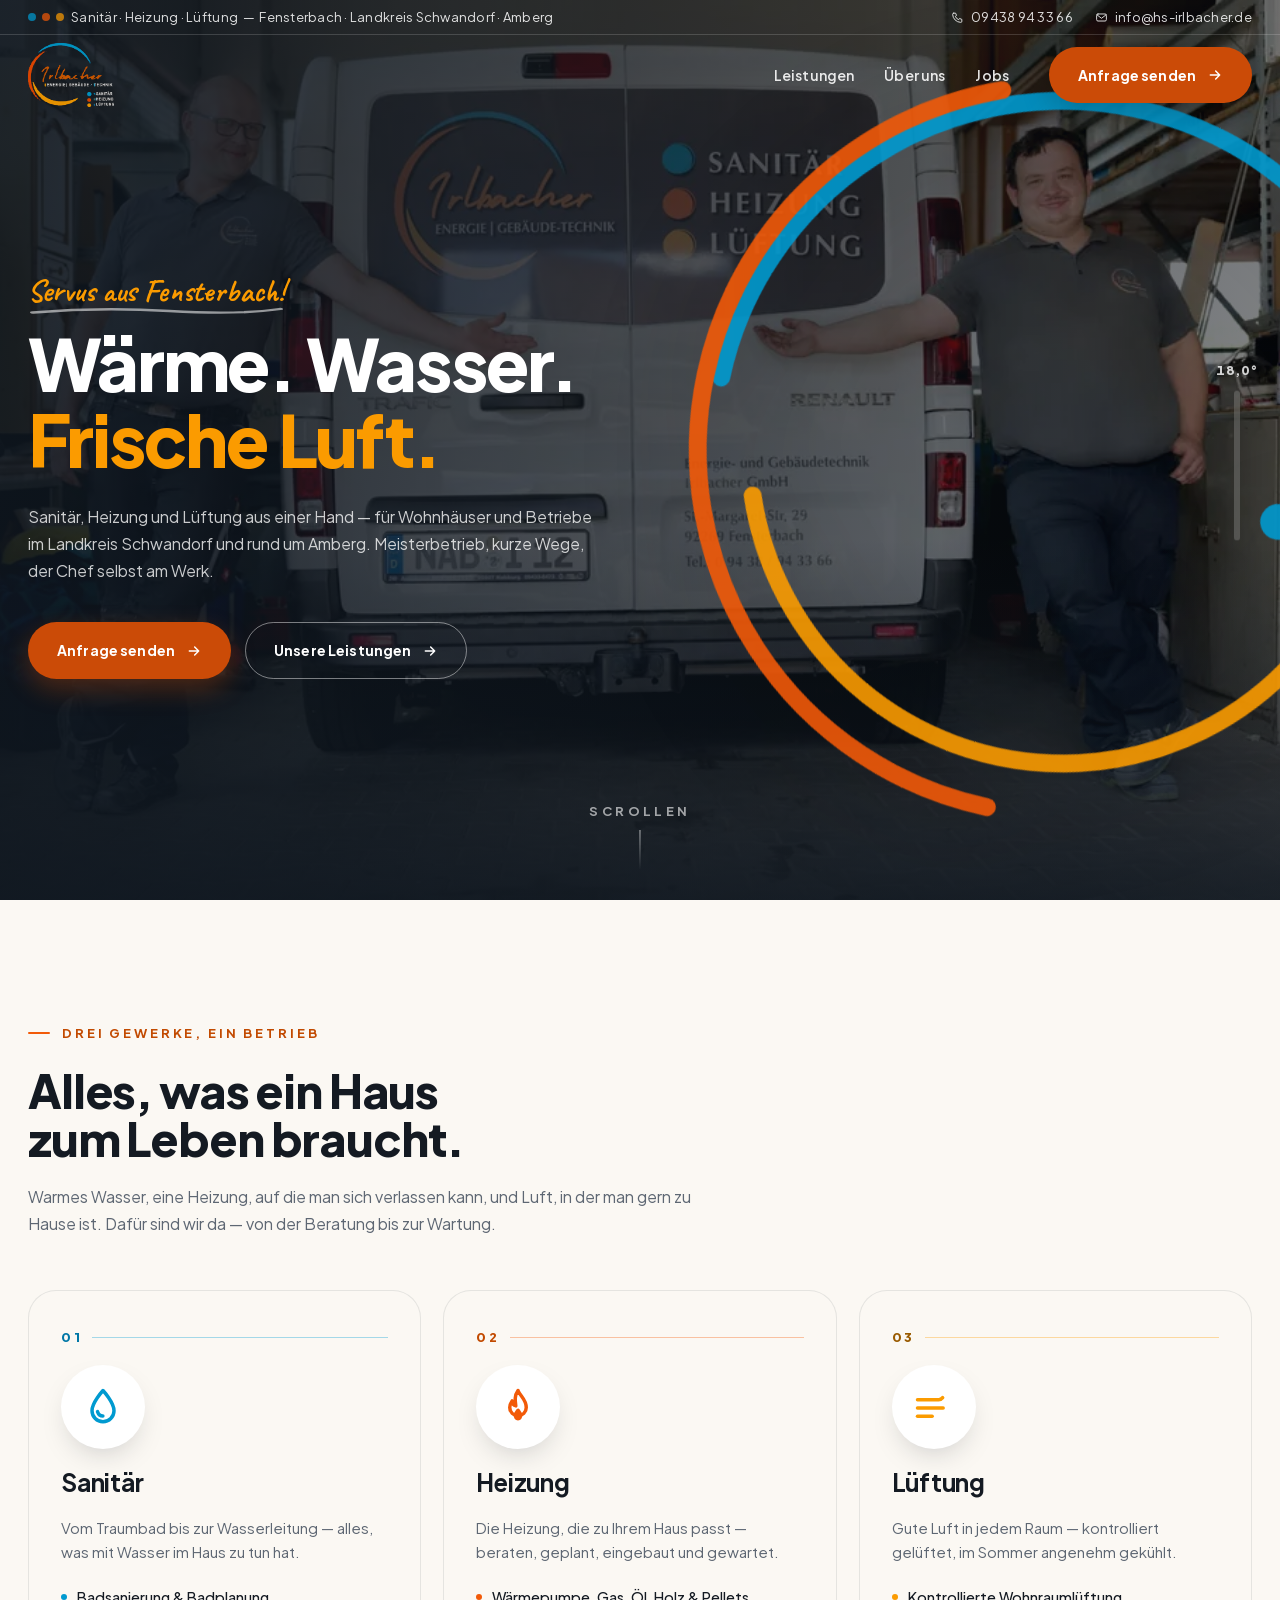
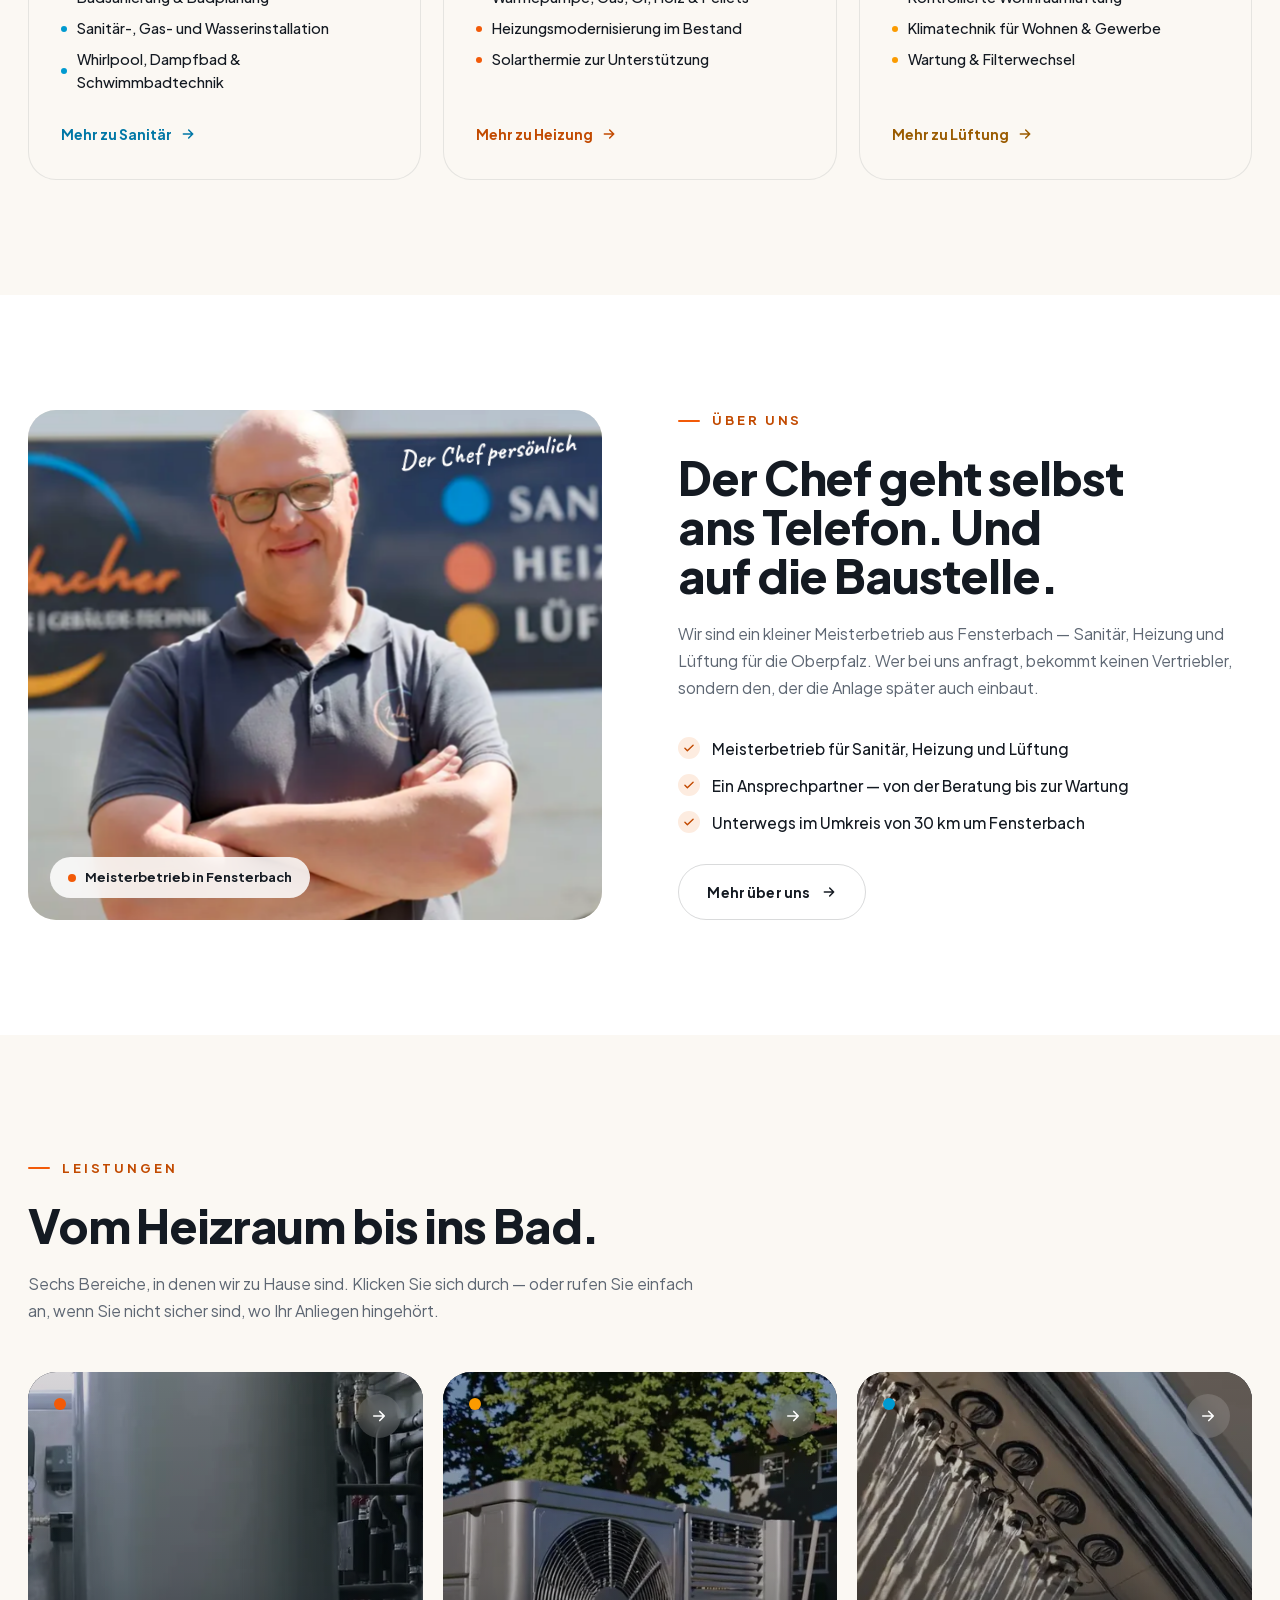
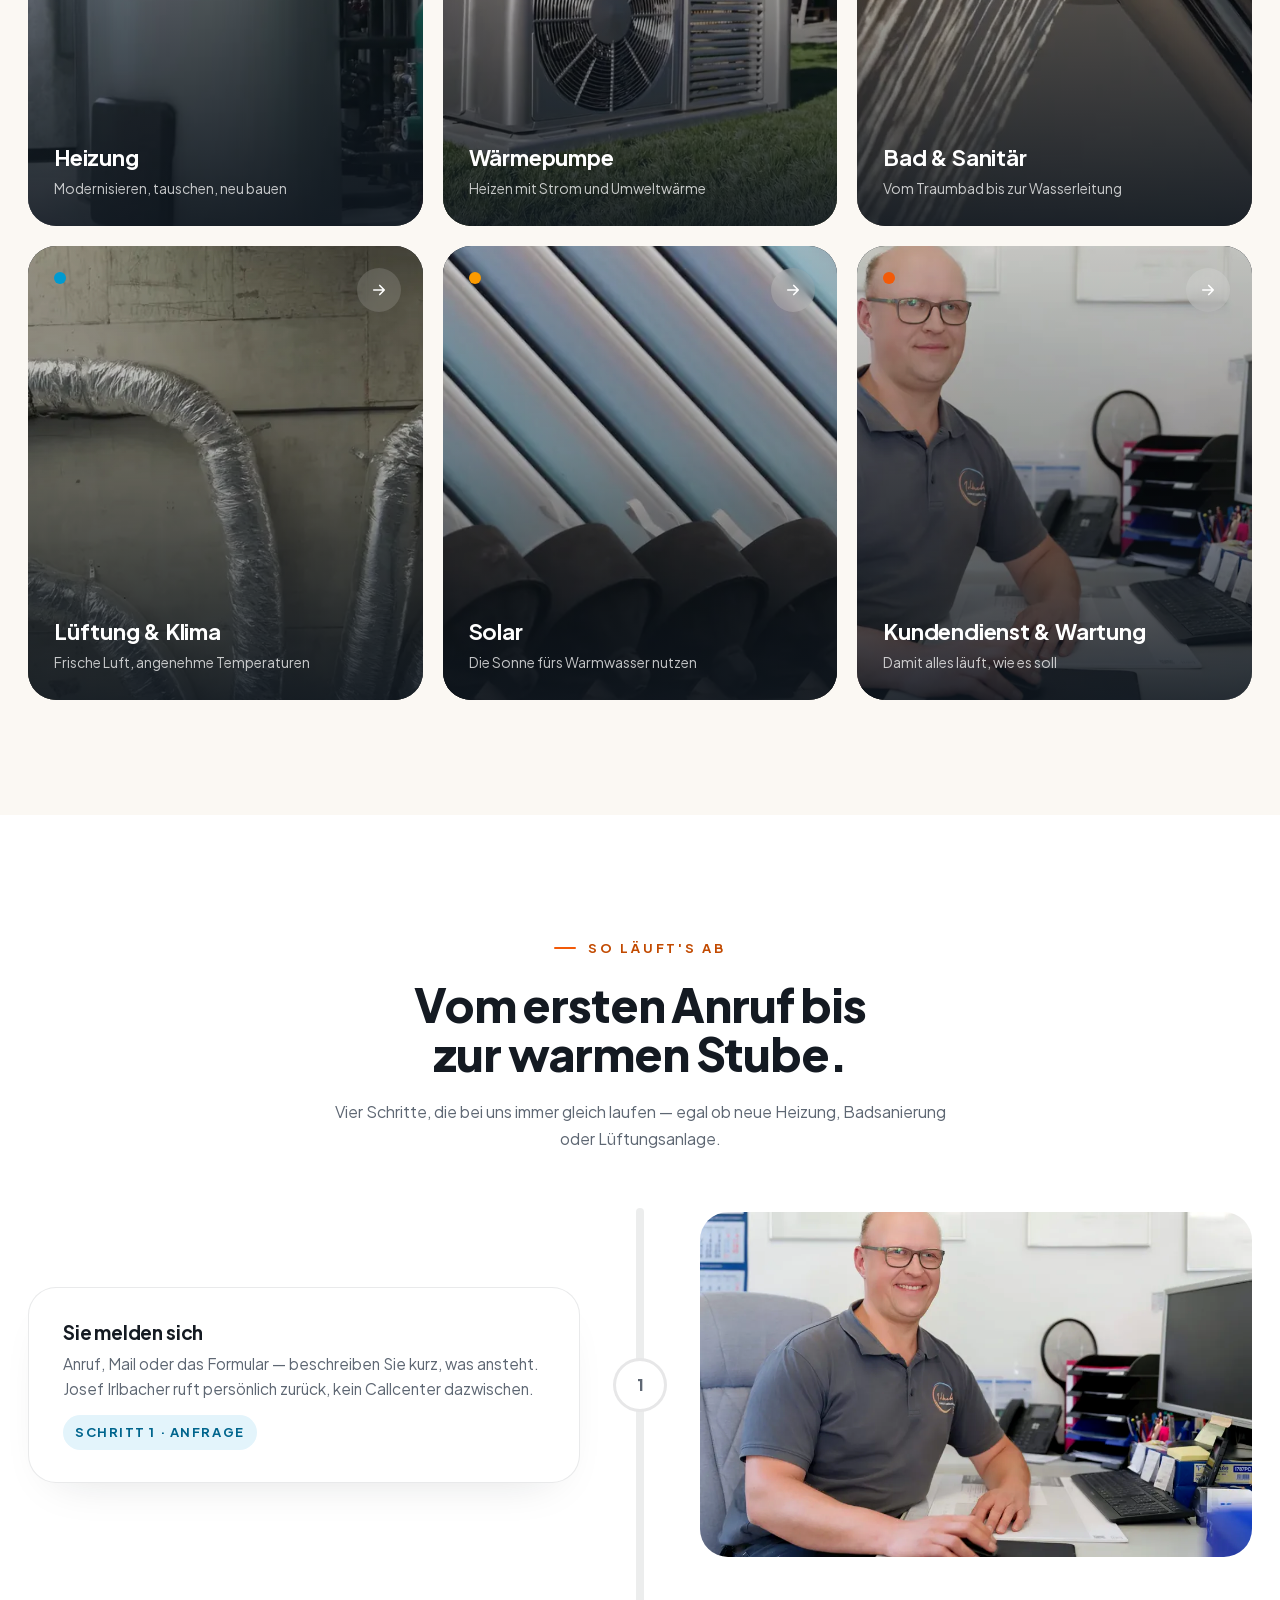
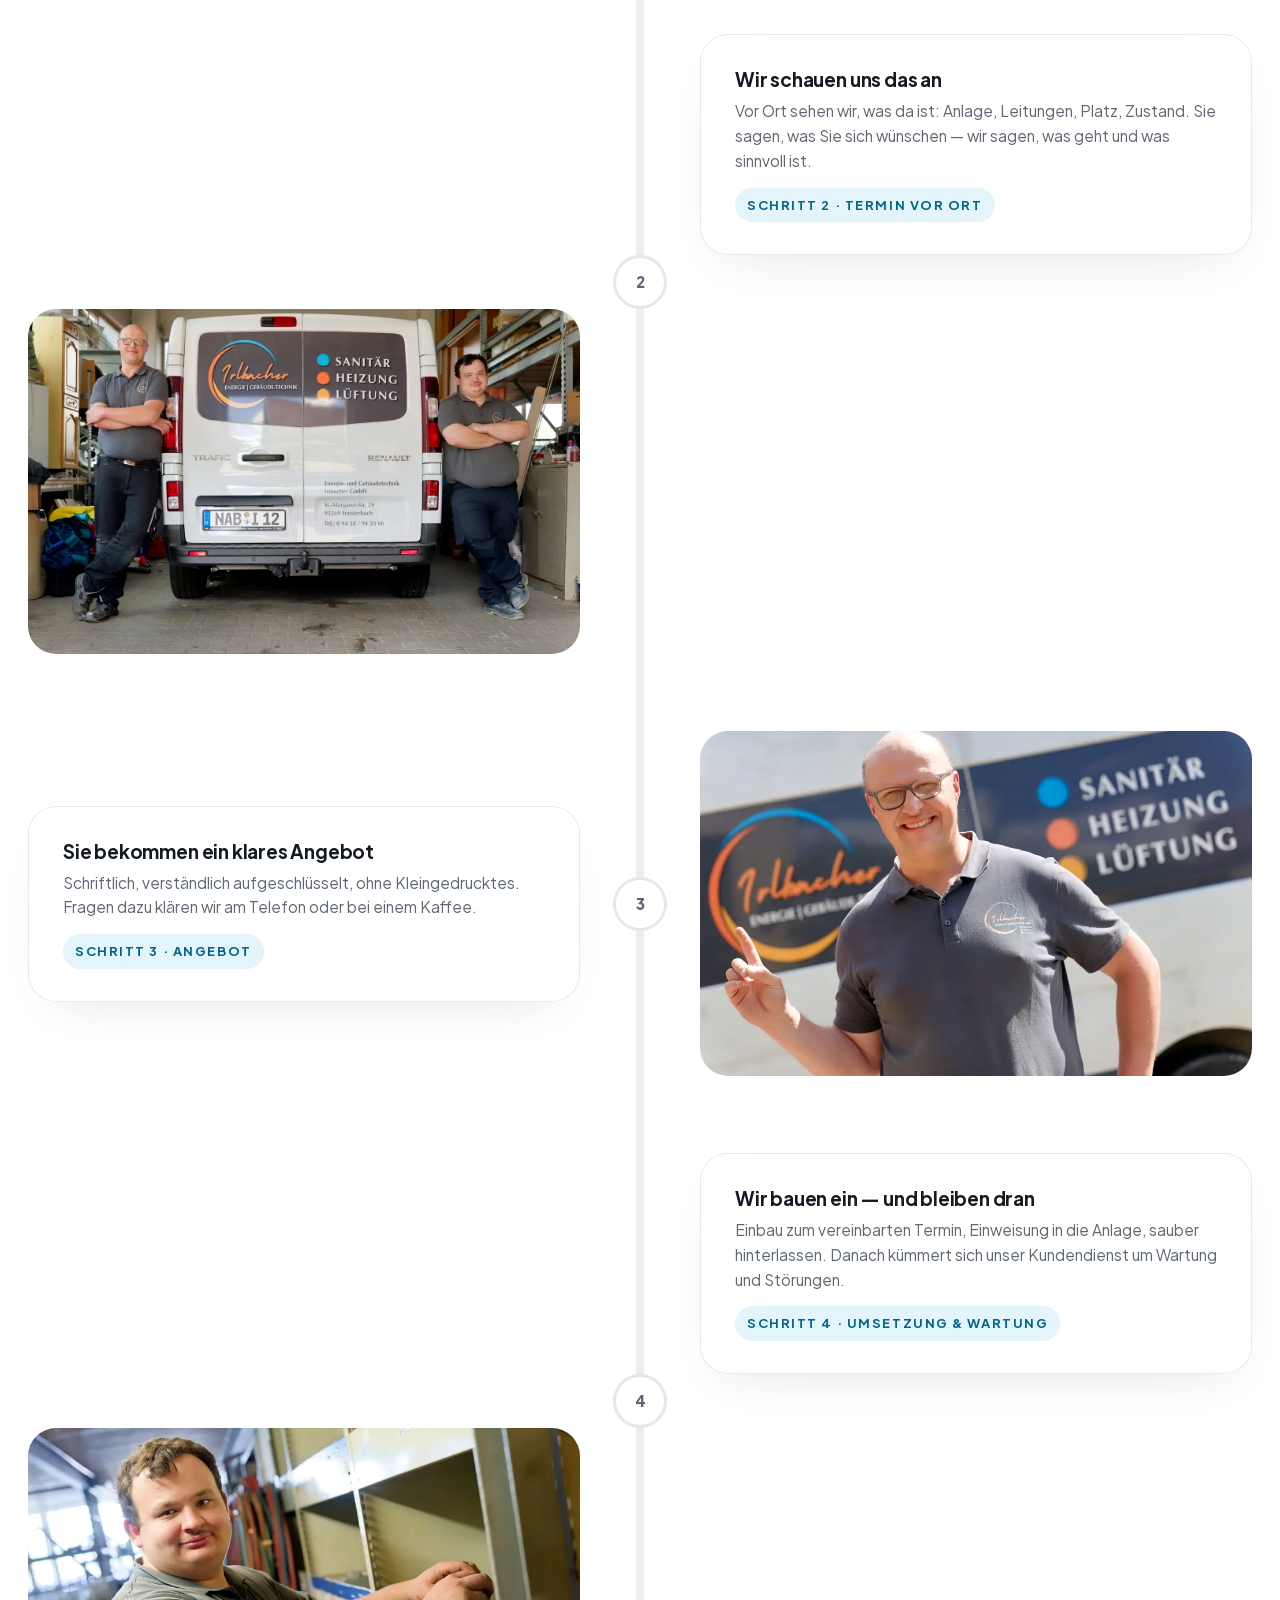
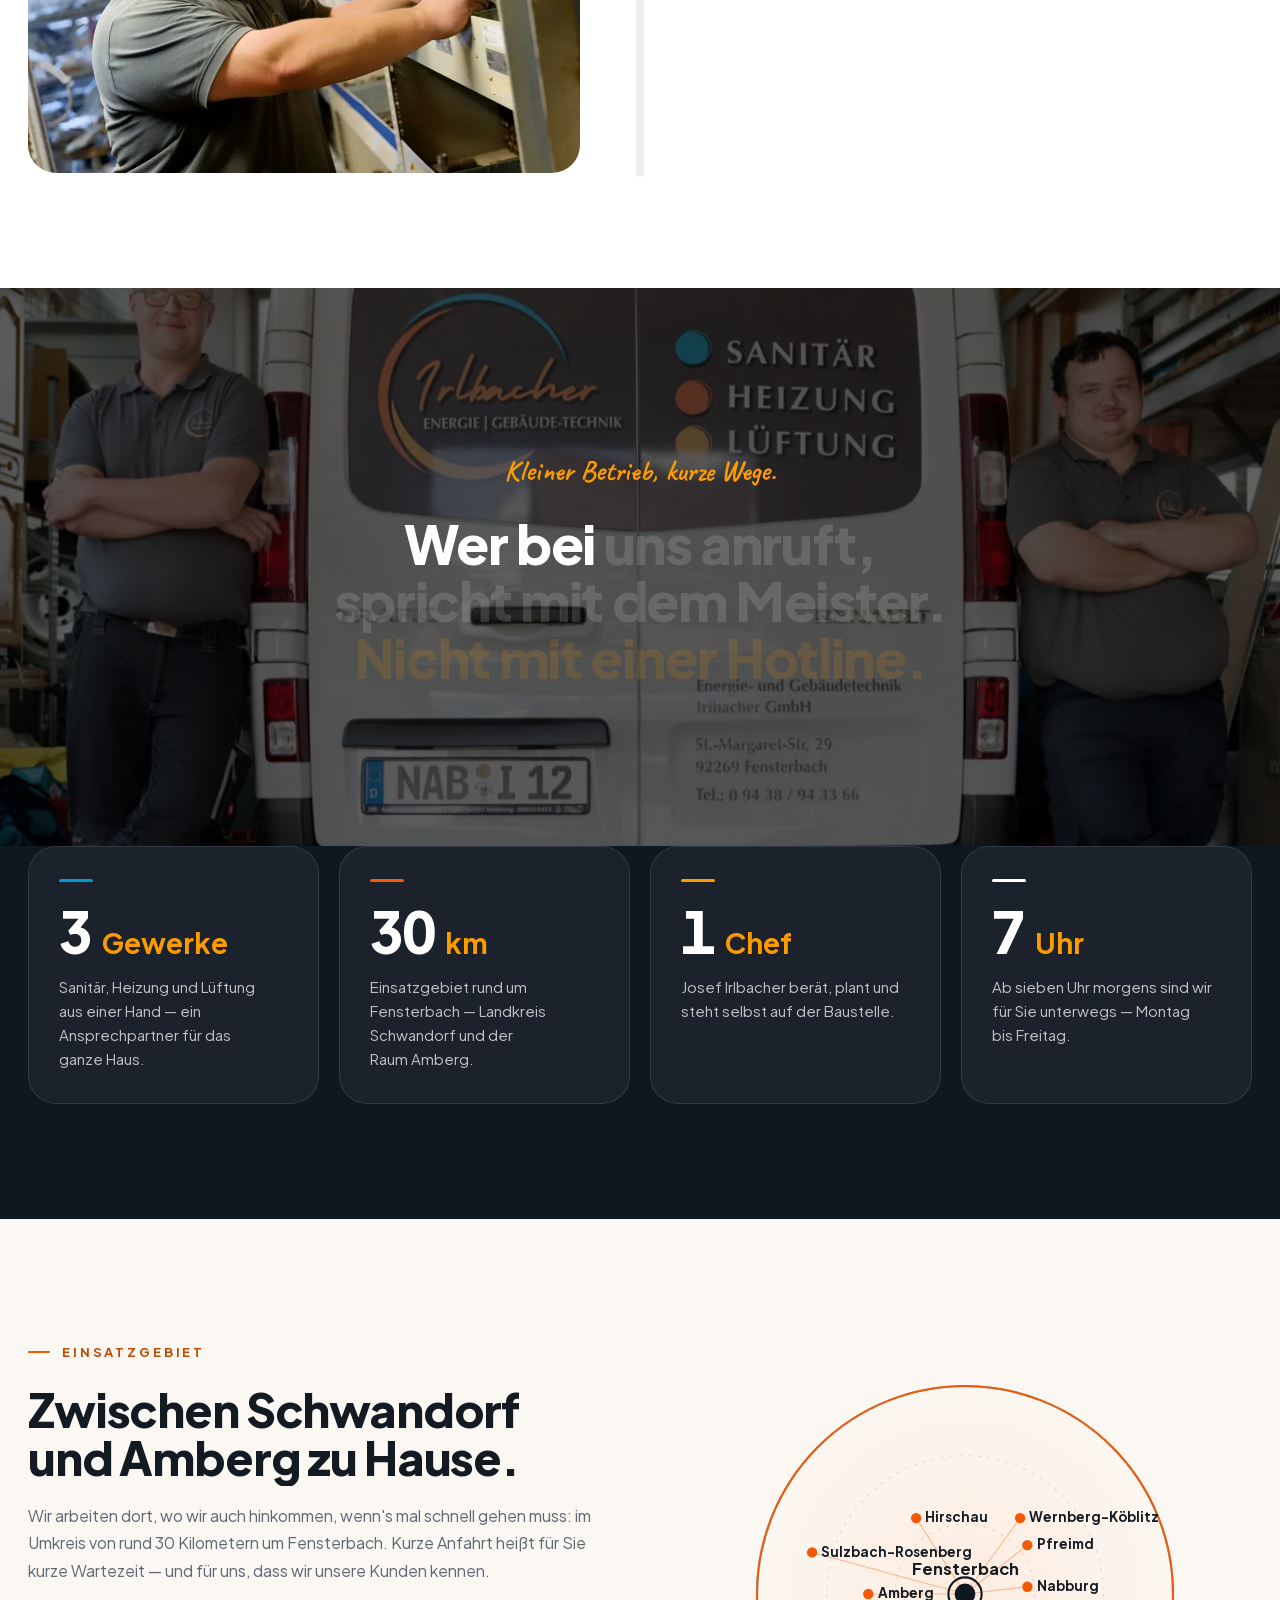
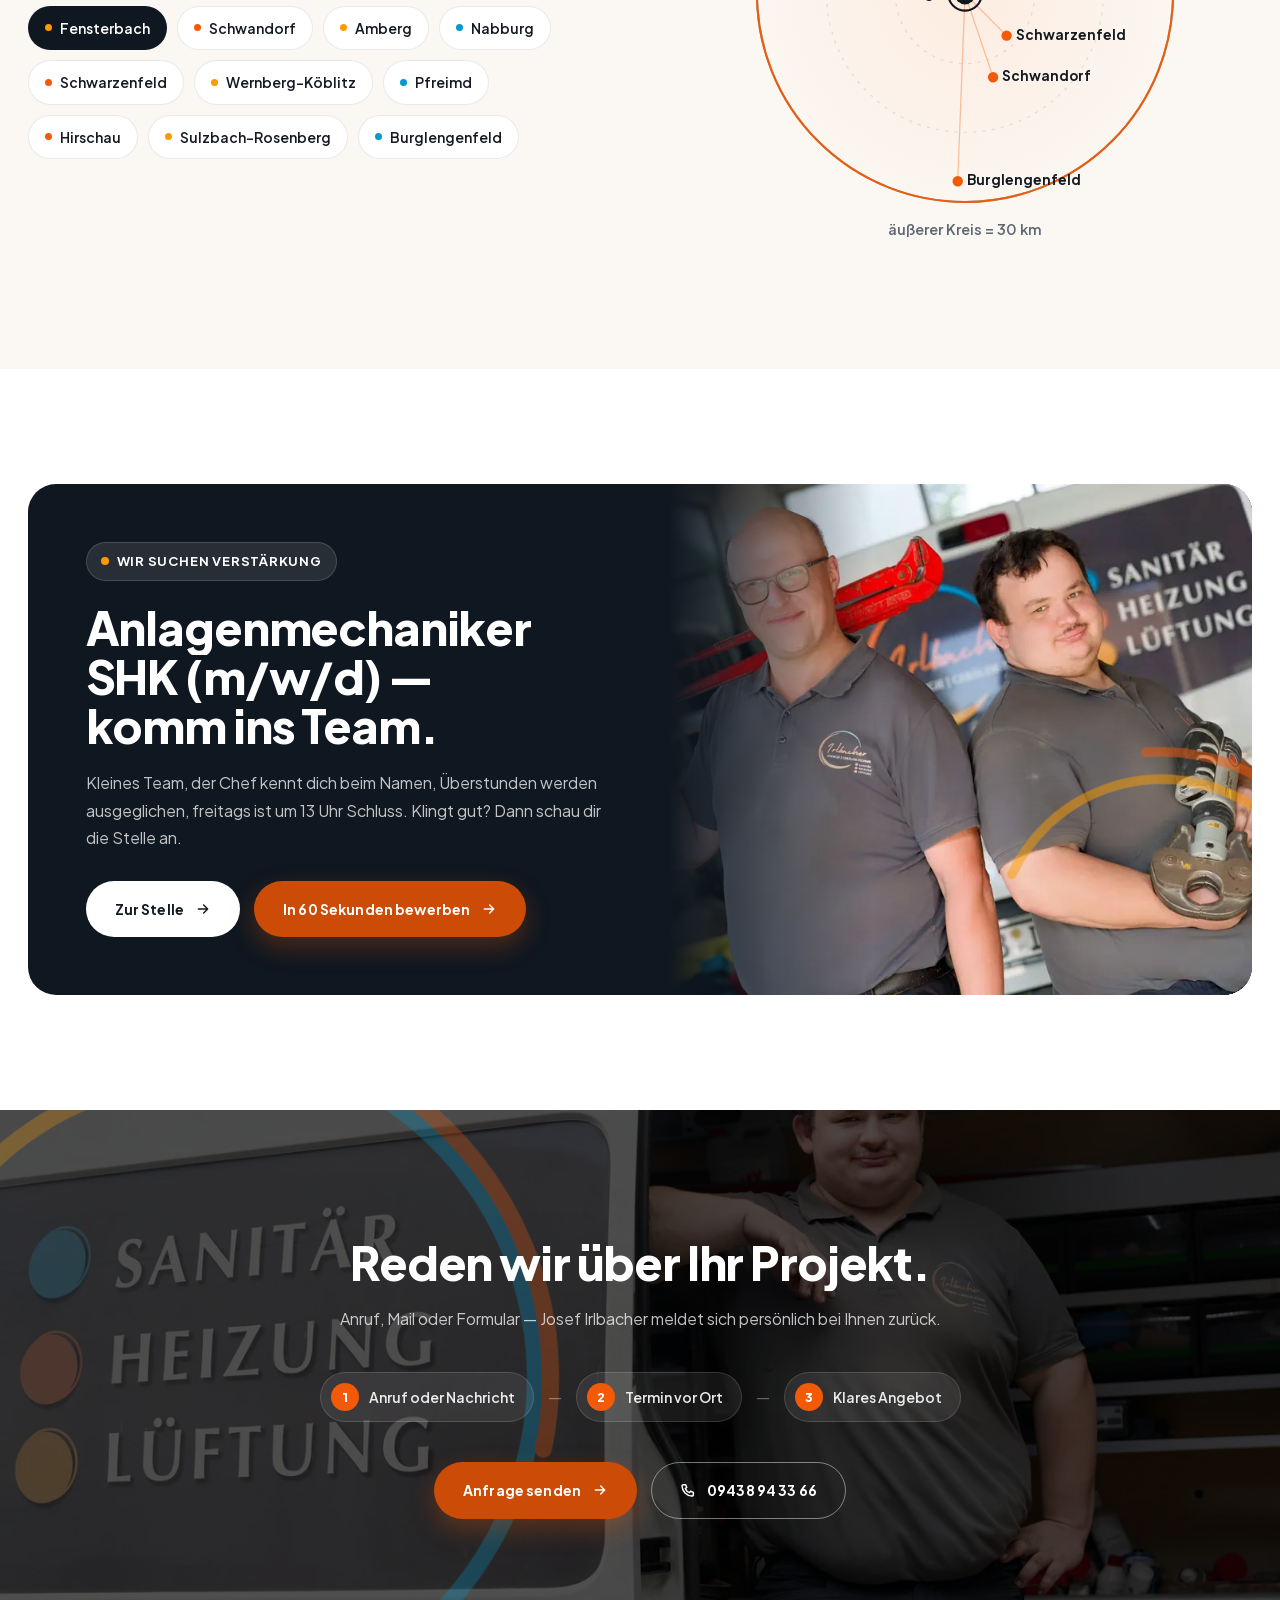
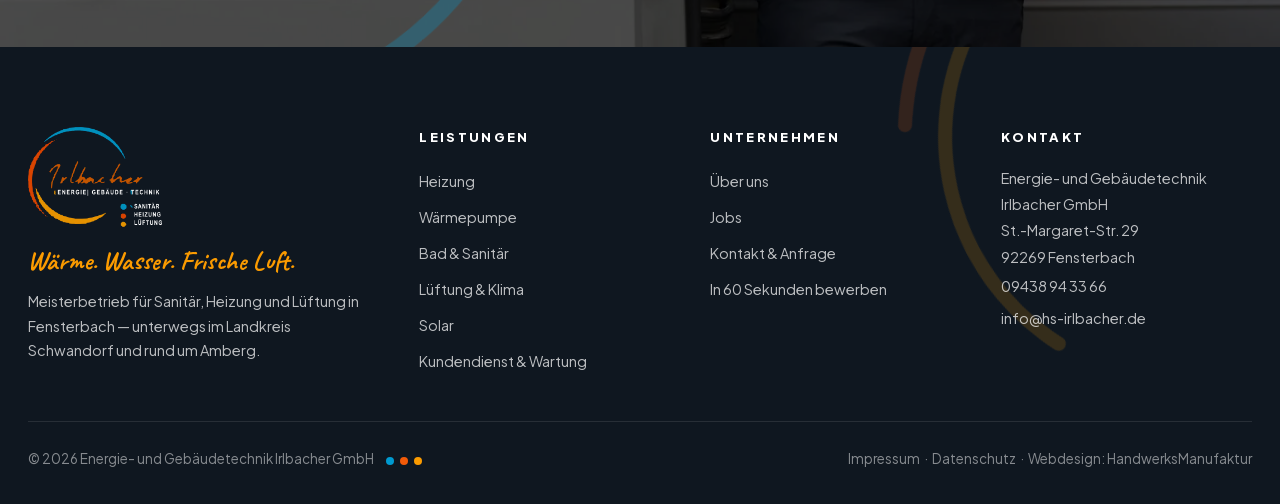
==== index.html @ 14499683 "Kundenwunsch eingebaut: Livegang Energie & Gebäudetechnik Irlbacher" ====
<!DOCTYPE html>
<html lang="de" class="kein-js">
<head>
<meta charset="UTF-8">
<meta name="viewport" content="width=device-width, initial-scale=1.0">
<title>Sanitär, Heizung & Lüftung Fensterbach | Irlbacher GmbH</title>
<meta name="description" content="Meisterbetrieb für Sanitär, Heizung, Lüftung und Wärmepumpen in Fensterbach — Lkr. Schwandorf und Raum Amberg. Beratung, Einbau, Kundendienst aus einer Hand.">
<link rel="canonical" href="https://www.hs-irlbacher.de/">
<meta property="og:url" content="https://www.hs-irlbacher.de/">
<meta property="og:title" content="Sanitär, Heizung & Lüftung Fensterbach | Irlbacher GmbH">
<meta property="og:description" content="Meisterbetrieb für Sanitär, Heizung, Lüftung und Wärmepumpen in Fensterbach — Lkr. Schwandorf und Raum Amberg. Beratung, Einbau, Kundendienst aus einer Hand.">
<meta property="og:type" content="website">
<meta property="og:image" content="https://www.hs-irlbacher.de/assets/img/team-van.jpg">
<meta name="theme-color" content="#0F1720">
<link rel="icon" type="image/png" sizes="512x512" href="assets/img/favicon.png">
<link rel="apple-touch-icon" href="assets/img/favicon.png">
<link rel="preload" href="assets/fonts/plus-jakarta-sans-800-latin.woff2" as="font" type="font/woff2" crossorigin>  <!-- CLS 27.09.2026: Hero-Schriften vorladen, sonst rutscht der Hero beim Schriftwechsel 65 px -->
<link rel="preload" href="assets/fonts/plus-jakarta-sans-400-latin.woff2" as="font" type="font/woff2" crossorigin>
<link rel="preload" href="assets/fonts/plus-jakarta-sans-700-latin.woff2" as="font" type="font/woff2" crossorigin>
<link rel="preload" href="assets/fonts/caveat-700-latin.woff2" as="font" type="font/woff2" crossorigin>
<link rel="stylesheet" href="assets/fonts.css">
<link rel="stylesheet" href="styles.css">
<script type="application/ld+json">{"@context": "https://schema.org", "@type": ["HVACBusiness", "Plumber"], "name": "Energie- und Gebäudetechnik Irlbacher GmbH", "legalName": "Energie- und Gebäudetechnik Irlbacher GmbH", "vatID": "DE455767718", "url": "https://www.hs-irlbacher.de/", "telephone": "+49 9438 943366", "email": "info@hs-irlbacher.de", "image": "https://www.hs-irlbacher.de/assets/img/team-van.jpg", "address": {"@type": "PostalAddress", "streetAddress": "St.-Margaret-Str. 29", "postalCode": "92269", "addressLocality": "Fensterbach", "addressRegion": "Bayern", "addressCountry": "DE"}, "geo": {"@type": "GeoCoordinates", "latitude": 49.44, "longitude": 12.05}, "areaServed": [{"@type": "City", "name": "Fensterbach"}, {"@type": "City", "name": "Schwandorf"}, {"@type": "City", "name": "Amberg"}, {"@type": "City", "name": "Nabburg"}, {"@type": "City", "name": "Schwarzenfeld"}, {"@type": "City", "name": "Wernberg-Köblitz"}, {"@type": "City", "name": "Hirschau"}, {"@type": "City", "name": "Pfreimd"}], "openingHoursSpecification": [{"@type": "OpeningHoursSpecification", "dayOfWeek": ["Monday", "Tuesday", "Wednesday", "Thursday"], "opens": "07:00", "closes": "16:00"}, {"@type": "OpeningHoursSpecification", "dayOfWeek": "Friday", "opens": "07:00", "closes": "13:00"}], "knowsAbout": ["Heizung", "Wärmepumpe", "Sanitär", "Badsanierung", "Lüftung", "Klimatechnik", "Solarthermie", "Kundendienst"]}</script>
<script>try{if(sessionStorage.getItem('irl-wipe'))document.documentElement.classList.add('ankunft')}catch(e){}</script>
</head>
<body>
<div class="wipe" aria-hidden="true"></div>
<div class="intro" aria-hidden="true"><div class="intro-kreis"><svg viewBox="0 0 400 400" aria-hidden="true"><circle class="b" cx="200" cy="200" r="176" stroke-width="9" stroke-dasharray="464.5 1105.8" transform="rotate(-150 200 200)" data-bogen="0.42"/><circle class="o" cx="200" cy="200" r="184" stroke-width="9" stroke-dasharray="508.7 1156.1" transform="rotate(120 200 200)" data-bogen="0.44"/><circle class="g" cx="200" cy="200" r="158" stroke-width="9" stroke-dasharray="357.4 992.7" transform="rotate(60 200 200)" data-bogen="0.36"/><circle class="punkt b" cx="292" cy="268" r="9"/><circle class="punkt o" cx="304" cy="296" r="9"/><circle class="punkt g" cx="309" cy="325" r="9"/></svg><div class="intro-name">Irlbacher</div></div></div><div class="thermo" aria-hidden="true"><b>18,0°</b><div class="thermo-rohr"><i></i></div></div>
<header>
  <div class="topbar"><div class="wrap">
    <span class="links"><span class="drei"><i style="background:var(--blau)"></i><i style="background:var(--orange)"></i><i style="background:var(--gelb)"></i></span>Sanitär · Heizung · Lüftung &nbsp;—&nbsp; Fensterbach · Landkreis Schwandorf · Amberg</span>
    <div class="rechts"><a href="tel:+499438943366"><svg viewBox="0 0 24 24" aria-hidden="true" class=""><path d="M5 4h3.5l1.7 4.2-2.2 1.6a10 10 0 0 0 6.2 6.2l1.6-2.2L20 15.5V19a2 2 0 0 1-2.1 2A15.5 15.5 0 0 1 3 6.1 2 2 0 0 1 5 4z"/></svg>09438 94 33 66</a><a href="mailto:info@hs-irlbacher.de"><svg viewBox="0 0 24 24" aria-hidden="true" class=""><rect x="3" y="5.5" width="18" height="13" rx="2.5"/><path d="m3.5 7 8.5 6.5L20.5 7"/></svg>info@hs-irlbacher.de</a></div>
  </div></div>
  <div class="wrap kopf">
    <a class="logo" href="./" aria-label="Energie- und Gebäudetechnik Irlbacher GmbH — Startseite"><img decoding="async" class="hell" src="assets/opt/img-logo-hell-480.webp" alt="" aria-hidden="true"><img decoding="async" class="dunkel" src="assets/opt/img-logo-480.webp" alt="Irlbacher — Energie · Gebäude · Technik, Fensterbach"></a>
    <nav class="haupt"><div class="hat-menu"><a href="leistungen">Leistungen</a><div class="drop"><div class="drop-innen"><a href="heizung"><svg viewBox="0 0 24 24" aria-hidden="true" class=""><g class="flamme"><path d="M12 3c1.2 3.2 4.5 4.8 4.5 9.3A4.5 4.5 0 0 1 7.5 12.3c0-2.2 1.1-3.3 1.3-3.6.1 1.4.8 2.5 2 2.7C10.4 8.6 10 5.8 12 3z"/></g><path d="M10.6 16.4c0 1.2.6 2 1.4 2s1.4-.8 1.4-2c0-1-.9-1.9-1.4-2.6-.5.7-1.4 1.6-1.4 2.6z"/></svg><span>Heizung</span></a><a href="waermepumpe"><svg viewBox="0 0 24 24" aria-hidden="true" class=""><path d="M10 4.5a2 2 0 0 1 4 0v9.2a4 4 0 1 1-4 0z"/><path d="M12 9v6.5"/><circle cx="12" cy="17" r="1"/></svg><span>Wärmepumpe</span></a><a href="bad-sanitaer"><svg viewBox="0 0 24 24" aria-hidden="true" class=""><path d="M12 3s6 6.6 6 11a6 6 0 0 1-12 0c0-4.4 6-11 6-11z"/><path class="welle" d="M9 14.5c.6 1.8 2 2.6 3.4 2.4"/></svg><span>Bad &amp; Sanitär</span></a><a href="lueftung-klima"><svg viewBox="0 0 24 24" aria-hidden="true" class=""><path class="luft" d="M3 8h11.5a2.75 2.75 0 1 0-2.6-3.6"/><path class="luft" d="M3 12.5h15.5a2.75 2.75 0 1 1-2.6 3.6"/><path class="luft" d="M3 17h8"/></svg><span>Lüftung &amp; Klima</span></a><a href="solar"><svg viewBox="0 0 24 24" aria-hidden="true" class=""><circle cx="12" cy="12" r="4"/><path d="M12 2.5v2.2M12 19.3v2.2M2.5 12h2.2M19.3 12h2.2M5.3 5.3l1.5 1.5M17.2 17.2l1.5 1.5M5.3 18.7l1.5-1.5M17.2 6.8l1.5-1.5"/></svg><span>Solar</span></a><a href="kundendienst-wartung"><svg viewBox="0 0 24 24" aria-hidden="true" class=""><path d="M14.5 6.5a4 4 0 0 0-5.3 4.9L3 17.6 6.4 21l6.2-6.2a4 4 0 0 0 4.9-5.3l-2.7 2.7-2-2 2.7-2.7z"/></svg><span>Kundendienst &amp; Wartung</span></a><a class="drop-alle" href="leistungen">Alle Leistungen <svg viewBox="0 0 24 24" aria-hidden="true" class=""><path d="M5 12h14M13 6l6 6-6 6"/></svg></a></div></div></div><a href="ueber-uns">Über uns</a><a href="jobs">Jobs</a></nav>
    <button class="menu-knopf" aria-label="Menü" aria-expanded="false"><span></span><span></span></button>
    <a class="btn btn-orange" href="kontakt"><span>Anfrage senden</span><svg viewBox="0 0 24 24" aria-hidden="true" class=""><path d="M5 12h14M13 6l6 6-6 6"/></svg></a>
  </div>
</header>
<div class="menu-flaeche" hidden><a href="./">Start</a><a href="leistungen">Leistungen</a><div class="mob-leistungen"><a href="heizung">Heizung</a><a href="waermepumpe">Wärmepumpe</a><a href="bad-sanitaer">Bad &amp; Sanitär</a><a href="lueftung-klima">Lüftung &amp; Klima</a><a href="solar">Solar</a><a href="kundendienst-wartung">Kundendienst &amp; Wartung</a></div><a href="ueber-uns">Über uns</a><a href="jobs">Jobs</a><a class="cta" href="kontakt">Anfrage senden</a><div class="ring menu-ring"><svg viewBox="0 0 400 400" aria-hidden="true"><circle class="b" cx="200" cy="200" r="176" stroke-width="9" stroke-dasharray="464.5 1105.8" transform="rotate(-150 200 200)" data-bogen="0.42"/><circle class="o" cx="200" cy="200" r="184" stroke-width="9" stroke-dasharray="508.7 1156.1" transform="rotate(120 200 200)" data-bogen="0.44"/><circle class="g" cx="200" cy="200" r="158" stroke-width="9" stroke-dasharray="357.4 992.7" transform="rotate(60 200 200)" data-bogen="0.36"/></svg></div></div>
<div class="hero">
  <div class="hero-medien"><img decoding="async" srcset="assets/opt/img-team-van-640.webp 640w, assets/opt/img-team-van-960.webp 960w, assets/opt/img-team-van-1400.webp 1400w" sizes="(max-width: 760px) 100vw, 70vw" class="foto" src="assets/opt/img-team-van-1400.webp" alt="Josef Irlbacher und Matthias Zenger vor dem Firmenwagen der Energie- und Gebäudetechnik Irlbacher GmbH in Fensterbach" style="--pos-d:center 35%;--pos-m:0% 40%;"></div>
  <div class="ring"><svg viewBox="0 0 400 400" aria-hidden="true"><circle class="b" cx="200" cy="200" r="176" stroke-width="9" stroke-dasharray="464.5 1105.8" transform="rotate(-150 200 200)" data-bogen="0.42"/><circle class="o" cx="200" cy="200" r="184" stroke-width="9" stroke-dasharray="508.7 1156.1" transform="rotate(120 200 200)" data-bogen="0.44"/><circle class="g" cx="200" cy="200" r="158" stroke-width="9" stroke-dasharray="357.4 992.7" transform="rotate(60 200 200)" data-bogen="0.36"/><circle class="punkt b" cx="292" cy="268" r="9"/><circle class="punkt o" cx="304" cy="296" r="9"/><circle class="punkt g" cx="309" cy="325" r="9"/></svg></div>
  <div class="wrap hero-inhalt">
    <span class="hand-kicker">Servus aus Fensterbach!<svg viewBox="0 0 100 10" preserveAspectRatio="none"><path pathLength="1" d="M2 7.5Q28 2 55 6T98 4"/></svg></span>
    <h1>Wärme. Wasser. <em>Frische&nbsp;Luft.</em></h1>
    <p class="sub">Sanitär, Heizung und Lüftung aus einer Hand — für Wohnhäuser und Betriebe im Landkreis Schwandorf und rund um Amberg. Meisterbetrieb, kurze Wege, der Chef selbst am Werk.</p>
    <div class="hero-cta"><a class="btn btn-orange" href="kontakt"><span>Anfrage senden</span><svg viewBox="0 0 24 24" aria-hidden="true" class=""><path d="M5 12h14M13 6l6 6-6 6"/></svg></a><a class="btn btn-linie" href="leistungen"><span>Unsere Leistungen</span><svg viewBox="0 0 24 24" aria-hidden="true" class=""><path d="M5 12h14M13 6l6 6-6 6"/></svg></a></div>
  </div>
  <div class="hero-runter" aria-hidden="true">Scrollen<i></i></div>
</div>

<section class="creme">
  <div class="wrap">
    <div class="rev" style="max-width:62ch"><span class="kicker">Drei Gewerke, ein Betrieb</span><h2>Alles, was ein Haus zum Leben&nbsp;braucht.</h2><p class="sub">Warmes Wasser, eine Heizung, auf die man sich verlassen kann, und Luft, in der man gern zu Hause ist. Dafür sind wir da — von der Beratung bis zur Wartung.</p></div>
    <div class="gewerke"><a class="gewerk rev rev-0" href="bad-sanitaer" style="--c:var(--blau);--ch:var(--blau-hell);--ct:var(--blau-tief)"><span class="gewerk-nr">01</span><div class="gewerk-icon"><svg viewBox="0 0 24 24" aria-hidden="true" class=""><path d="M12 3s6 6.6 6 11a6 6 0 0 1-12 0c0-4.4 6-11 6-11z"/><path class="welle" d="M9 14.5c.6 1.8 2 2.6 3.4 2.4"/></svg></div><h3>Sanitär</h3><p>Vom Traumbad bis zur Wasserleitung — alles, was mit Wasser im Haus zu tun hat.</p><ul><li>Badsanierung &amp; Badplanung</li><li>Sanitär-, Gas- und Wasserinstallation</li><li>Whirlpool, Dampfbad &amp; Schwimmbadtechnik</li></ul><span class="gewerk-mehr">Mehr zu Sanitär <svg viewBox="0 0 24 24" aria-hidden="true" class=""><path d="M5 12h14M13 6l6 6-6 6"/></svg></span></a><a class="gewerk rev rev-1" href="heizung" style="--c:var(--orange);--ch:var(--orange-hell);--ct:var(--orange-tief)"><span class="gewerk-nr">02</span><div class="gewerk-icon"><svg viewBox="0 0 24 24" aria-hidden="true" class=""><g class="flamme"><path d="M12 3c1.2 3.2 4.5 4.8 4.5 9.3A4.5 4.5 0 0 1 7.5 12.3c0-2.2 1.1-3.3 1.3-3.6.1 1.4.8 2.5 2 2.7C10.4 8.6 10 5.8 12 3z"/></g><path d="M10.6 16.4c0 1.2.6 2 1.4 2s1.4-.8 1.4-2c0-1-.9-1.9-1.4-2.6-.5.7-1.4 1.6-1.4 2.6z"/></svg></div><h3>Heizung</h3><p>Die Heizung, die zu Ihrem Haus passt — beraten, geplant, eingebaut und gewartet.</p><ul><li>Wärmepumpe, Gas, Öl, Holz &amp; Pellets</li><li>Heizungsmodernisierung im Bestand</li><li>Solarthermie zur Unterstützung</li></ul><span class="gewerk-mehr">Mehr zu Heizung <svg viewBox="0 0 24 24" aria-hidden="true" class=""><path d="M5 12h14M13 6l6 6-6 6"/></svg></span></a><a class="gewerk rev rev-2" href="lueftung-klima" style="--c:var(--gelb);--ch:var(--gelb-hell);--ct:#9A5B00"><span class="gewerk-nr">03</span><div class="gewerk-icon"><svg viewBox="0 0 24 24" aria-hidden="true" class=""><path class="luft" d="M3 8h11.5a2.75 2.75 0 1 0-2.6-3.6"/><path class="luft" d="M3 12.5h15.5a2.75 2.75 0 1 1-2.6 3.6"/><path class="luft" d="M3 17h8"/></svg></div><h3>Lüftung</h3><p>Gute Luft in jedem Raum — kontrolliert gelüftet, im Sommer angenehm gekühlt.</p><ul><li>Kontrollierte Wohnraumlüftung</li><li>Klimatechnik für Wohnen &amp; Gewerbe</li><li>Wartung &amp; Filterwechsel</li></ul><span class="gewerk-mehr">Mehr zu Lüftung <svg viewBox="0 0 24 24" aria-hidden="true" class=""><path d="M5 12h14M13 6l6 6-6 6"/></svg></span></a></div>
  </div>
</section>
<section><div class="wrap duo">
  <div class="duo-bild rev iris para"><div class="duo-marke"><i></i>Meisterbetrieb in Fensterbach</div><span class="duo-hand">Der Chef persönlich</span><img fetchpriority="low" decoding="async" srcset="assets/opt/img-josef-arme-640.webp 640w, assets/opt/img-josef-arme-960.webp 960w, assets/opt/img-josef-arme-1400.webp 1400w" sizes="(max-width: 760px) 100vw, 70vw" class="foto" src="assets/opt/img-josef-arme-1400.webp" alt="Josef Irlbacher, Inhaber und Meister der Energie- und Gebäudetechnik Irlbacher GmbH, vor dem Firmenwagen in Fensterbach"></div>
  <div class="rev"><span class="kicker">Über uns</span><h2>Der Chef geht selbst ans Telefon. Und auf die&nbsp;Baustelle.</h2><p class="sub" style="margin-bottom:14px">Wir sind ein kleiner Meisterbetrieb aus Fensterbach — Sanitär, Heizung und Lüftung für die Oberpfalz. Wer bei uns anfragt, bekommt keinen Vertriebler, sondern den, der die Anlage später auch einbaut.</p>
  <ul class="haken"><li><svg viewBox="0 0 24 24" aria-hidden="true" class=""><path d="m5 12.5 4.2 4.2L19 7.2"/></svg>Meisterbetrieb für Sanitär, Heizung und Lüftung</li><li><svg viewBox="0 0 24 24" aria-hidden="true" class=""><path d="m5 12.5 4.2 4.2L19 7.2"/></svg>Ein Ansprechpartner — von der Beratung bis zur Wartung</li><li><svg viewBox="0 0 24 24" aria-hidden="true" class=""><path d="m5 12.5 4.2 4.2L19 7.2"/></svg>Unterwegs im Umkreis von 30 km um Fensterbach</li></ul>
  <div><a class="btn btn-hell" href="ueber-uns"><span>Mehr über uns</span><svg viewBox="0 0 24 24" aria-hidden="true" class=""><path d="M5 12h14M13 6l6 6-6 6"/></svg></a></div></div>
</div></section>
<section class="creme pt0" style="padding-top:0"><div class="wrap">
  <div class="rev" style="max-width:62ch;padding-top:clamp(72px,9vw,128px)"><span class="kicker">Leistungen</span><h2>Vom Heizraum bis ins&nbsp;Bad.</h2><p class="sub">Sechs Bereiche, in denen wir zu Hause sind. Klicken Sie sich durch — oder rufen Sie einfach an, wenn Sie nicht sicher sind, wo Ihr Anliegen hingehört.</p></div>
  <div class="kachel-grid"><a class="kachel rev rev-0" href="heizung" data-cursor="Ansehen"><img fetchpriority="low" decoding="async" srcset="assets/opt/img-poster-heizung-640.webp 640w, assets/opt/img-poster-heizung-960.webp 960w, assets/opt/img-poster-heizung-1400.webp 1400w" sizes="(max-width: 760px) 100vw, 70vw" class="foto" src="assets/opt/img-poster-heizung-1400.webp" alt="Heizungsmodernisierung — Meisterbetrieb Irlbacher, Fensterbach"><span class="kachel-farbe" style="background:var(--orange)"></span><span class="kachel-pfeil"><svg viewBox="0 0 24 24" aria-hidden="true" class=""><path d="M5 12h14M13 6l6 6-6 6"/></svg></span><div class="kachel-text"><h3>Heizung</h3><p>Modernisieren, tauschen, neu bauen</p></div></a><a class="kachel rev rev-1" href="waermepumpe" data-cursor="Ansehen"><img fetchpriority="low" decoding="async" srcset="assets/opt/img-poster-waermepumpe-640.webp 640w, assets/opt/img-poster-waermepumpe-960.webp 960w, assets/opt/img-poster-waermepumpe-1400.webp 1400w" sizes="(max-width: 760px) 100vw, 70vw" class="foto" src="assets/opt/img-poster-waermepumpe-1400.webp" alt="Luft-Wasser-Wärmepumpe am Wohnhaus — Irlbacher, Fensterbach"><span class="kachel-farbe" style="background:var(--gelb)"></span><span class="kachel-pfeil"><svg viewBox="0 0 24 24" aria-hidden="true" class=""><path d="M5 12h14M13 6l6 6-6 6"/></svg></span><div class="kachel-text"><h3>Wärmepumpe</h3><p>Heizen mit Strom und Umweltwärme</p></div></a><a class="kachel rev rev-2" href="bad-sanitaer" data-cursor="Ansehen"><img decoding="async" srcset="assets/opt/img-poster-bad-640.webp 640w, assets/opt/img-poster-bad-960.webp 960w, assets/opt/img-poster-bad-1400.webp 1400w" sizes="(max-width: 760px) 100vw, 70vw" class="foto" src="assets/opt/img-poster-bad-1400.webp" alt="Badsanierung mit moderner Dusche — Irlbacher, Fensterbach" loading="lazy"><span class="kachel-farbe" style="background:var(--blau)"></span><span class="kachel-pfeil"><svg viewBox="0 0 24 24" aria-hidden="true" class=""><path d="M5 12h14M13 6l6 6-6 6"/></svg></span><div class="kachel-text"><h3>Bad &amp;&nbsp;Sanitär</h3><p>Vom Traumbad bis zur Wasserleitung</p></div></a><a class="kachel rev rev-0" href="lueftung-klima" data-cursor="Ansehen"><img decoding="async" srcset="assets/opt/img-poster-lueftung-640.webp 640w, assets/opt/img-poster-lueftung-960.webp 960w, assets/opt/img-poster-lueftung-1400.webp 1400w" sizes="(max-width: 760px) 100vw, 70vw" class="foto" src="assets/opt/img-poster-lueftung-1400.webp" alt="Lüftungsanlage — Irlbacher, Fensterbach" loading="lazy"><span class="kachel-farbe" style="background:var(--blau)"></span><span class="kachel-pfeil"><svg viewBox="0 0 24 24" aria-hidden="true" class=""><path d="M5 12h14M13 6l6 6-6 6"/></svg></span><div class="kachel-text"><h3>Lüftung &amp;&nbsp;Klima</h3><p>Frische Luft, angenehme Temperaturen</p></div></a><a class="kachel rev rev-1" href="solar" data-cursor="Ansehen"><img decoding="async" srcset="assets/opt/img-poster-solar-640.webp 640w, assets/opt/img-poster-solar-960.webp 960w, assets/opt/img-poster-solar-1400.webp 1400w" sizes="(max-width: 760px) 100vw, 70vw" class="foto" src="assets/opt/img-poster-solar-1400.webp" alt="Solaranlage auf dem Dach — Irlbacher, Fensterbach" loading="lazy"><span class="kachel-farbe" style="background:var(--gelb)"></span><span class="kachel-pfeil"><svg viewBox="0 0 24 24" aria-hidden="true" class=""><path d="M5 12h14M13 6l6 6-6 6"/></svg></span><div class="kachel-text"><h3>Solar</h3><p>Die Sonne fürs Warmwasser nutzen</p></div></a><a class="kachel rev rev-2" href="kundendienst-wartung" data-cursor="Ansehen"><img decoding="async" srcset="assets/opt/img-josef-buero-640.webp 640w, assets/opt/img-josef-buero-960.webp 960w, assets/opt/img-josef-buero-1400.webp 1400w" sizes="(max-width: 760px) 100vw, 70vw" class="foto" src="assets/opt/img-josef-buero-1400.webp" alt="Josef Irlbacher im Büro der Energie- und Gebäudetechnik Irlbacher GmbH, Fensterbach" loading="lazy"><span class="kachel-farbe" style="background:var(--orange)"></span><span class="kachel-pfeil"><svg viewBox="0 0 24 24" aria-hidden="true" class=""><path d="M5 12h14M13 6l6 6-6 6"/></svg></span><div class="kachel-text"><h3>Kundendienst &amp;&nbsp;Wartung</h3><p>Damit alles läuft, wie es soll</p></div></a></div>
</div></section>
<section><div class="wrap">
  <div class="rev" style="max-width:62ch;text-align:center;margin:0 auto"><span class="kicker">So läuft's ab</span><h2>Vom ersten Anruf bis zur warmen&nbsp;Stube.</h2><p class="sub" style="margin:0 auto">Vier Schritte, die bei uns immer gleich laufen — egal ob neue Heizung, Badsanierung oder Lüftungsanlage.</p></div>
  <div class="kreislauf">
  <div class="rohr" aria-hidden="true"><svg viewBox="0 0 120 1000" preserveAspectRatio="none"><defs><linearGradient id="fluss-verlauf" gradientUnits="userSpaceOnUse" x1="0" y1="0" x2="0" y2="1000"><stop offset="0" stop-color="#009AD0"/><stop offset=".55" stop-color="#FB9B00"/><stop offset="1" stop-color="#F25A08"/></linearGradient></defs><path class="grund" d="M60 0V1000"/><path class="fluss" d="M60 0V1000"/></svg></div>
  <div class="schritte">
    <div class="schritt"><div class="schritt-karte rev"><h3>Sie melden&nbsp;sich</h3><p>Anruf, Mail oder das Formular — beschreiben Sie kurz, was ansteht. Josef Irlbacher ruft persönlich zurück, kein Callcenter dazwischen.</p><span class="dauer">Schritt 1 · Anfrage</span></div><div class="ventil blau">1</div><div class="schritt-bild rev iris"><img decoding="async" srcset="assets/opt/img-josef-buero-b-640.webp 640w, assets/opt/img-josef-buero-b-960.webp 960w, assets/opt/img-josef-buero-b-1400.webp 1400w" sizes="(max-width: 760px) 100vw, 70vw" class="foto" src="assets/opt/img-josef-buero-b-1400.webp" alt="Josef Irlbacher am Telefon im Büro in Fensterbach" loading="lazy"></div></div>
    <div class="schritt"><div class="schritt-karte rev"><h3>Wir schauen uns das&nbsp;an</h3><p>Vor Ort sehen wir, was da ist: Anlage, Leitungen, Platz, Zustand. Sie sagen, was Sie sich wünschen — wir sagen, was geht und was sinnvoll ist.</p><span class="dauer">Schritt 2 · Termin vor Ort</span></div><div class="ventil blau">2</div><div class="schritt-bild rev iris"><img decoding="async" srcset="assets/opt/img-team-halle-640.webp 640w, assets/opt/img-team-halle-960.webp 960w, assets/opt/img-team-halle-1400.webp 1400w" sizes="(max-width: 760px) 100vw, 70vw" class="foto" src="assets/opt/img-team-halle-1400.webp" alt="Das Team der Irlbacher GmbH in der Werkshalle in Fensterbach" loading="lazy"></div></div>
    <div class="schritt"><div class="schritt-karte rev"><h3>Sie bekommen ein klares&nbsp;Angebot</h3><p>Schriftlich, verständlich aufgeschlüsselt, ohne Kleingedrucktes. Fragen dazu klären wir am Telefon oder bei einem Kaffee.</p><span class="dauer">Schritt 3 · Angebot</span></div><div class="ventil">3</div><div class="schritt-bild rev iris"><img decoding="async" srcset="assets/opt/img-josef-zeigt-b-640.webp 640w, assets/opt/img-josef-zeigt-b-960.webp 960w, assets/opt/img-josef-zeigt-b-1400.webp 1400w" sizes="(max-width: 760px) 100vw, 70vw" class="foto" src="assets/opt/img-josef-zeigt-b-1400.webp" alt="Josef Irlbacher erklärt ein Angebot — Irlbacher GmbH, Fensterbach" loading="lazy"></div></div>
    <div class="schritt"><div class="schritt-karte rev"><h3>Wir bauen ein — und bleiben&nbsp;dran</h3><p>Einbau zum vereinbarten Termin, Einweisung in die Anlage, sauber hinterlassen. Danach kümmert sich unser Kundendienst um Wartung und Störungen.</p><span class="dauer">Schritt 4 · Umsetzung &amp; Wartung</span></div><div class="ventil">4</div><div class="schritt-bild rev iris"><img decoding="async" srcset="assets/opt/img-matthias-regal-640.webp 640w, assets/opt/img-matthias-regal-960.webp 960w, assets/opt/img-matthias-regal-1400.webp 1400w" sizes="(max-width: 760px) 100vw, 70vw" class="foto" src="assets/opt/img-matthias-regal-1400.webp" alt="Matthias Zenger am Materialregal im Firmenwagen — Irlbacher GmbH" loading="lazy"></div></div>
  </div>
</div>
</div></section>
<div class="statement" data-scrub>
  <div class="statement-bg" style="background-image:url('assets/opt/img-team-halle-1400.webp')"></div>
  <div class="wrap"><span class="vorzeile">Kleiner Betrieb, kurze Wege.</span><h2 style="--n:12"><i style="--i:0">Wer</i> <i style="--i:1">bei</i> <i style="--i:2">uns</i> <i style="--i:3">anruft,</i> <i style="--i:4">spricht</i> <i style="--i:5">mit</i> <i style="--i:6">dem</i>&nbsp;<i style="--i:7">Meister.</i><br><i class="warm" style="--i:8">Nicht</i> <i class="warm" style="--i:9">mit</i> <i class="warm" style="--i:10">einer</i> <i class="warm" style="--i:11">Hotline.</i></h2></div>
</div>
<section class="dunkel pt0"><div class="wrap"><div class="zahlen">
  <div class="zahl-kachel rev"><i></i><span class="zahl" data-zahl="3" data-nach=" Gewerke">3<em> Gewerke</em></span><p>Sanitär, Heizung und Lüftung aus einer Hand — ein Ansprechpartner für das ganze Haus.</p></div>
  <div class="zahl-kachel rev rev-1"><i></i><span class="zahl" data-zahl="30" data-nach=" km">30<em> km</em></span><p>Einsatzgebiet rund um Fensterbach — Landkreis Schwandorf und der Raum Amberg.</p></div>
  <div class="zahl-kachel rev rev-2"><i></i><span class="zahl" data-zahl="1" data-nach=" Chef">1<em> Chef</em></span><p>Josef Irlbacher berät, plant und steht selbst auf der Baustelle.</p></div>
  <div class="zahl-kachel rev rev-3"><i></i><span class="zahl" data-zahl="7" data-nach=" Uhr">7<em> Uhr</em></span><p>Ab sieben Uhr morgens sind wir für Sie unterwegs — Montag bis Freitag.</p></div>
</div></div></section>
<section class="creme"><div class="wrap region">
  <div class="rev"><span class="kicker">Einsatzgebiet</span><h2>Zwischen Schwandorf und Amberg zu&nbsp;Hause.</h2><p class="sub" style="margin-bottom:18px">Wir arbeiten dort, wo wir auch hinkommen, wenn's mal schnell gehen muss: im Umkreis von rund 30 Kilometern um Fensterbach. Kurze Anfahrt heißt für Sie kurze Wartezeit — und für uns, dass wir unsere Kunden kennen.</p>
  <div class="chips"><span class="mitte">Fensterbach</span><span>Schwandorf</span><span>Amberg</span><span>Nabburg</span><span>Schwarzenfeld</span><span>Wernberg-Köblitz</span><span>Pfreimd</span><span>Hirschau</span><span>Sulzbach-Rosenberg</span><span>Burglengenfeld</span></div></div>
  <div class="radar rev"><svg viewBox="0 0 500 500"><defs><radialGradient id="rg"><stop offset="0" stop-color="#FDECE0"/><stop offset="1" stop-color="#FDECE0" stop-opacity="0"/></radialGradient></defs><circle cx="250" cy="250" r="230" fill="url(#rg)"/><circle class="kreis" cx="250" cy="250" r="67"/><circle class="kreis" cx="250" cy="250" r="133"/><circle class="kreis voll" cx="250" cy="250" r="200"/><circle class="puls" cx="250" cy="250" r="200"/><line class="strahl" x1="250" y1="250" x2="277" y2="330"/><circle class="ort" cx="277" cy="330" r="5"/><text x="286" y="334">Schwandorf</text><line class="strahl" x1="250" y1="250" x2="157" y2="250"/><circle class="ort" cx="157" cy="250" r="5"/><text x="166" y="254">Amberg</text><line class="strahl" x1="250" y1="250" x2="310" y2="243"/><circle class="ort" cx="310" cy="243" r="5"/><text x="319" y="247">Nabburg</text><line class="strahl" x1="250" y1="250" x2="290" y2="290"/><circle class="ort" cx="290" cy="290" r="5"/><text x="299" y="294">Schwarzenfeld</text><line class="strahl" x1="250" y1="250" x2="303" y2="177"/><circle class="ort" cx="303" cy="177" r="5"/><text x="312" y="181">Wernberg-Köblitz</text><line class="strahl" x1="250" y1="250" x2="203" y2="177"/><circle class="ort" cx="203" cy="177" r="5"/><text x="212" y="181">Hirschau</text><line class="strahl" x1="250" y1="250" x2="103" y2="210"/><circle class="ort" cx="103" cy="210" r="5"/><text x="112" y="214">Sulzbach-Rosenberg</text><line class="strahl" x1="250" y1="250" x2="243" y2="430"/><circle class="ort" cx="243" cy="430" r="5"/><text x="252" y="434">Burglengenfeld</text><line class="strahl" x1="250" y1="250" x2="310" y2="203"/><circle class="ort" cx="310" cy="203" r="5"/><text x="319" y="207">Pfreimd</text><circle class="mitte" cx="250" cy="250" r="10"/><circle cx="250" cy="250" r="16" fill="none" stroke="#0F1720" stroke-width="2"/><text x="250" y="232" text-anchor="middle" class="radar-mitte">Fensterbach</text><text x="250" y="482" text-anchor="middle" class="radar-fuss">äußerer Kreis = 30 km</text></svg></div>
</div></section>
<section><div class="wrap"><div class="jobs-band rev">
  <div class="text"><span class="pill"><i></i>Wir suchen Verstärkung</span><h2>Anlagenmechaniker SHK (m/w/d) — komm ins&nbsp;Team.</h2><p class="sub" style="margin-bottom:30px">Kleines Team, der Chef kennt dich beim Namen, Überstunden werden ausgeglichen, freitags ist um 13 Uhr Schluss. Klingt gut? Dann schau dir die Stelle an.</p>
  <div class="hero-cta"><a class="btn btn-weiss" href="jobs"><span>Zur Stelle</span><svg viewBox="0 0 24 24" aria-hidden="true" class=""><path d="M5 12h14M13 6l6 6-6 6"/></svg></a><a class="btn btn-orange" href="https://irlbacher-gmbh.perspectivefunnel.com/anlagenmechaniker/" target="_blank" rel="noopener"><span>In 60 Sekunden bewerben</span><svg viewBox="0 0 24 24" aria-hidden="true" class=""><path d="M5 12h14M13 6l6 6-6 6"/></svg></a></div></div>
  <div class="bild"><img decoding="async" srcset="assets/opt/img-team-zange-640.webp 640w, assets/opt/img-team-zange-960.webp 960w, assets/opt/img-team-zange-1400.webp 1400w" sizes="(max-width: 760px) 100vw, 70vw" class="foto" src="assets/opt/img-team-zange-1400.webp" alt="Josef Irlbacher und Matthias Zenger mit Rohrzange — Team der Irlbacher GmbH, Fensterbach" loading="lazy"></div>
  <div class="ring"><svg viewBox="0 0 400 400" aria-hidden="true"><circle class="b" cx="200" cy="200" r="176" stroke-width="9" stroke-dasharray="464.5 1105.8" transform="rotate(-150 200 200)" data-bogen="0.42"/><circle class="o" cx="200" cy="200" r="184" stroke-width="9" stroke-dasharray="508.7 1156.1" transform="rotate(120 200 200)" data-bogen="0.44"/><circle class="g" cx="200" cy="200" r="158" stroke-width="9" stroke-dasharray="357.4 992.7" transform="rotate(60 200 200)" data-bogen="0.36"/></svg></div>
</div></div></section>
<div class="cta">
  <div class="cta-bg" style="background-image:url('assets/opt/img-van-tuer-1400.webp')"></div>
  <div class="ring"><svg viewBox="0 0 400 400" aria-hidden="true"><circle class="b" cx="200" cy="200" r="176" stroke-width="9" stroke-dasharray="464.5 1105.8" transform="rotate(-150 200 200)" data-bogen="0.42"/><circle class="o" cx="200" cy="200" r="184" stroke-width="9" stroke-dasharray="508.7 1156.1" transform="rotate(120 200 200)" data-bogen="0.44"/><circle class="g" cx="200" cy="200" r="158" stroke-width="9" stroke-dasharray="357.4 992.7" transform="rotate(60 200 200)" data-bogen="0.36"/></svg></div>
  <div class="wrap rev">
    <h2>Reden wir über Ihr&nbsp;Projekt.</h2>
    <p class="sub">Anruf, Mail oder Formular — Josef Irlbacher meldet sich persönlich bei Ihnen zurück.</p>
    <div class="cta-schritte"><b><i>1</i>Anruf oder Nachricht</b><em>—</em><b><i>2</i>Termin vor Ort</b><em>—</em><b><i>3</i>Klares Angebot</b></div>
    <div class="cta-knoepfe"><a class="btn btn-orange" href="kontakt"><span>Anfrage senden</span><svg viewBox="0 0 24 24" aria-hidden="true" class=""><path d="M5 12h14M13 6l6 6-6 6"/></svg></a><a class="btn btn-linie" href="tel:+499438943366"><svg viewBox="0 0 24 24" aria-hidden="true" class=""><path d="M5 4h3.5l1.7 4.2-2.2 1.6a10 10 0 0 0 6.2 6.2l1.6-2.2L20 15.5V19a2 2 0 0 1-2.1 2A15.5 15.5 0 0 1 3 6.1 2 2 0 0 1 5 4z"/></svg><span>09438 94 33 66</span></a></div>
  </div>
</div>

<footer>
  <div class="ring"><svg viewBox="0 0 400 400" aria-hidden="true"><circle class="b" cx="200" cy="200" r="176" stroke-width="9" stroke-dasharray="464.5 1105.8" transform="rotate(-150 200 200)" data-bogen="0.42"/><circle class="o" cx="200" cy="200" r="184" stroke-width="9" stroke-dasharray="508.7 1156.1" transform="rotate(120 200 200)" data-bogen="0.44"/><circle class="g" cx="200" cy="200" r="158" stroke-width="9" stroke-dasharray="357.4 992.7" transform="rotate(60 200 200)" data-bogen="0.36"/></svg></div>
  <div class="wrap">
    <div class="footer-raster">
      <div>
        <div class="footer-logo"><img decoding="async" loading="lazy" src="assets/opt/img-logo-hell-480.webp" alt="Energie- und Gebäudetechnik Irlbacher GmbH"></div>
        <div class="footer-claim">Wärme. Wasser. Frische Luft.</div>
        <p class="footer-text">Meisterbetrieb für Sanitär, Heizung und Lüftung in Fensterbach — unterwegs im Landkreis Schwandorf und rund um Amberg.</p>
      </div>
      <div><div class="footer-titel">Leistungen</div><nav><a href="heizung">Heizung</a><a href="waermepumpe">Wärmepumpe</a><a href="bad-sanitaer">Bad &amp; Sanitär</a><a href="lueftung-klima">Lüftung &amp; Klima</a><a href="solar">Solar</a><a href="kundendienst-wartung">Kundendienst &amp; Wartung</a></nav></div>
      <div><div class="footer-titel">Unternehmen</div><nav><a href="ueber-uns">Über uns</a><a href="jobs">Jobs</a><a href="kontakt">Kontakt &amp; Anfrage</a><a href="https://irlbacher-gmbh.perspectivefunnel.com/anlagenmechaniker/" target="_blank" rel="noopener">In 60 Sekunden bewerben</a></nav></div>
      <div><div class="footer-titel">Kontakt</div><div class="footer-adresse">Energie- und Gebäudetechnik Irlbacher GmbH<br>St.-Margaret-Str. 29<br>92269 Fensterbach<br><a href="tel:+499438943366">09438 94 33 66</a><br><a href="mailto:info@hs-irlbacher.de">info@hs-irlbacher.de</a></div></div>
    </div>
    <div class="footer-unten">
      <div>© 2026 Energie- und Gebäudetechnik Irlbacher GmbH <span class="footer-drei"><i style="background:var(--blau)"></i><i style="background:var(--orange)"></i><i style="background:var(--gelb)"></i></span></div>
      <div><a href="impressum">Impressum</a> &nbsp;·&nbsp; <a href="datenschutz">Datenschutz</a> &nbsp;·&nbsp; <a href="https://handwerksmanufaktur.digital" target="_blank" rel="noopener">Webdesign: HandwerksManufaktur</a></div>
    </div>
  </div>
</footer>
<script src="main.js"></script>
</body>
</html>
---- assets/fonts.css ----
/* latin-ext */
@font-face {
  font-family: 'Caveat';
  font-style: normal;
  font-weight: 600;
  font-display: swap;
  src: url(fonts/caveat-600-latin-ext.woff2) format('woff2');
  unicode-range: U+0100-02BA, U+02BD-02C5, U+02C7-02CC, U+02CE-02D7, U+02DD-02FF, U+0304, U+0308, U+0329, U+1D00-1DBF, U+1E00-1E9F, U+1EF2-1EFF, U+2020, U+20A0-20AB, U+20AD-20C0, U+2113, U+2C60-2C7F, U+A720-A7FF;
}
/* latin */
@font-face {
  font-family: 'Caveat';
  font-style: normal;
  font-weight: 600;
  font-display: swap;
  src: url(fonts/caveat-600-latin.woff2) format('woff2');
  unicode-range: U+0000-00FF, U+0131, U+0152-0153, U+02BB-02BC, U+02C6, U+02DA, U+02DC, U+0304, U+0308, U+0329, U+2000-206F, U+20AC, U+2122, U+2191, U+2193, U+2212, U+2215, U+FEFF, U+FFFD;
}
/* latin-ext */
@font-face {
  font-family: 'Caveat';
  font-style: normal;
  font-weight: 700;
  font-display: swap;
  src: url(fonts/caveat-700-latin-ext.woff2) format('woff2');
  unicode-range: U+0100-02BA, U+02BD-02C5, U+02C7-02CC, U+02CE-02D7, U+02DD-02FF, U+0304, U+0308, U+0329, U+1D00-1DBF, U+1E00-1E9F, U+1EF2-1EFF, U+2020, U+20A0-20AB, U+20AD-20C0, U+2113, U+2C60-2C7F, U+A720-A7FF;
}
/* latin */
@font-face {
  font-family: 'Caveat';
  font-style: normal;
  font-weight: 700;
  font-display: swap;
  src: url(fonts/caveat-700-latin.woff2) format('woff2');
  unicode-range: U+0000-00FF, U+0131, U+0152-0153, U+02BB-02BC, U+02C6, U+02DA, U+02DC, U+0304, U+0308, U+0329, U+2000-206F, U+20AC, U+2122, U+2191, U+2193, U+2212, U+2215, U+FEFF, U+FFFD;
}
/* latin-ext */
@font-face {
  font-family: 'Plus Jakarta Sans';
  font-style: normal;
  font-weight: 400;
  font-display: swap;
  src: url(fonts/plus-jakarta-sans-400-latin-ext.woff2) format('woff2');
  unicode-range: U+0100-02BA, U+02BD-02C5, U+02C7-02CC, U+02CE-02D7, U+02DD-02FF, U+0304, U+0308, U+0329, U+1D00-1DBF, U+1E00-1E9F, U+1EF2-1EFF, U+2020, U+20A0-20AB, U+20AD-20C0, U+2113, U+2C60-2C7F, U+A720-A7FF;
}
/* latin */
@font-face {
  font-family: 'Plus Jakarta Sans';
  font-style: normal;
  font-weight: 400;
  font-display: swap;
  src: url(fonts/plus-jakarta-sans-400-latin.woff2) format('woff2');
  unicode-range: U+0000-00FF, U+0131, U+0152-0153, U+02BB-02BC, U+02C6, U+02DA, U+02DC, U+0304, U+0308, U+0329, U+2000-206F, U+20AC, U+2122, U+2191, U+2193, U+2212, U+2215, U+FEFF, U+FFFD;
}
/* latin-ext */
@font-face {
  font-family: 'Plus Jakarta Sans';
  font-style: normal;
  font-weight: 500;
  font-display: swap;
  src: url(fonts/plus-jakarta-sans-500-latin-ext.woff2) format('woff2');
  unicode-range: U+0100-02BA, U+02BD-02C5, U+02C7-02CC, U+02CE-02D7, U+02DD-02FF, U+0304, U+0308, U+0329, U+1D00-1DBF, U+1E00-1E9F, U+1EF2-1EFF, U+2020, U+20A0-20AB, U+20AD-20C0, U+2113, U+2C60-2C7F, U+A720-A7FF;
}
/* latin */
@font-face {
  font-family: 'Plus Jakarta Sans';
  font-style: normal;
  font-weight: 500;
  font-display: swap;
  src: url(fonts/plus-jakarta-sans-500-latin.woff2) format('woff2');
  unicode-range: U+0000-00FF, U+0131, U+0152-0153, U+02BB-02BC, U+02C6, U+02DA, U+02DC, U+0304, U+0308, U+0329, U+2000-206F, U+20AC, U+2122, U+2191, U+2193, U+2212, U+2215, U+FEFF, U+FFFD;
}
/* latin-ext */
@font-face {
  font-family: 'Plus Jakarta Sans';
  font-style: normal;
  font-weight: 600;
  font-display: swap;
  src: url(fonts/plus-jakarta-sans-600-latin-ext.woff2) format('woff2');
  unicode-range: U+0100-02BA, U+02BD-02C5, U+02C7-02CC, U+02CE-02D7, U+02DD-02FF, U+0304, U+0308, U+0329, U+1D00-1DBF, U+1E00-1E9F, U+1EF2-1EFF, U+2020, U+20A0-20AB, U+20AD-20C0, U+2113, U+2C60-2C7F, U+A720-A7FF;
}
/* latin */
@font-face {
  font-family: 'Plus Jakarta Sans';
  font-style: normal;
  font-weight: 600;
  font-display: swap;
  src: url(fonts/plus-jakarta-sans-600-latin.woff2) format('woff2');
  unicode-range: U+0000-00FF, U+0131, U+0152-0153, U+02BB-02BC, U+02C6, U+02DA, U+02DC, U+0304, U+0308, U+0329, U+2000-206F, U+20AC, U+2122, U+2191, U+2193, U+2212, U+2215, U+FEFF, U+FFFD;
}
/* latin-ext */
@font-face {
  font-family: 'Plus Jakarta Sans';
  font-style: normal;
  font-weight: 700;
  font-display: swap;
  src: url(fonts/plus-jakarta-sans-700-latin-ext.woff2) format('woff2');
  unicode-range: U+0100-02BA, U+02BD-02C5, U+02C7-02CC, U+02CE-02D7, U+02DD-02FF, U+0304, U+0308, U+0329, U+1D00-1DBF, U+1E00-1E9F, U+1EF2-1EFF, U+2020, U+20A0-20AB, U+20AD-20C0, U+2113, U+2C60-2C7F, U+A720-A7FF;
}
/* latin */
@font-face {
  font-family: 'Plus Jakarta Sans';
  font-style: normal;
  font-weight: 700;
  font-display: swap;
  src: url(fonts/plus-jakarta-sans-700-latin.woff2) format('woff2');
  unicode-range: U+0000-00FF, U+0131, U+0152-0153, U+02BB-02BC, U+02C6, U+02DA, U+02DC, U+0304, U+0308, U+0329, U+2000-206F, U+20AC, U+2122, U+2191, U+2193, U+2212, U+2215, U+FEFF, U+FFFD;
}
/* latin-ext */
@font-face {
  font-family: 'Plus Jakarta Sans';
  font-style: normal;
  font-weight: 800;
  font-display: swap;
  src: url(fonts/plus-jakarta-sans-800-latin-ext.woff2) format('woff2');
  unicode-range: U+0100-02BA, U+02BD-02C5, U+02C7-02CC, U+02CE-02D7, U+02DD-02FF, U+0304, U+0308, U+0329, U+1D00-1DBF, U+1E00-1E9F, U+1EF2-1EFF, U+2020, U+20A0-20AB, U+20AD-20C0, U+2113, U+2C60-2C7F, U+A720-A7FF;
}
/* latin */
@font-face {
  font-family: 'Plus Jakarta Sans';
  font-style: normal;
  font-weight: 800;
  font-display: swap;
  src: url(fonts/plus-jakarta-sans-800-latin.woff2) format('woff2');
  unicode-range: U+0000-00FF, U+0131, U+0152-0153, U+02BB-02BC, U+02C6, U+02DA, U+02DC, U+0304, U+0308, U+0329, U+2000-206F, U+20AC, U+2122, U+2191, U+2193, U+2212, U+2215, U+FEFF, U+FFFD;
}
---- styles.css ----
/* Energie- und Gebäudetechnik Irlbacher GmbH, Fensterbach · Website (HandwerksManufaktur 2026)
   Signatur: der Kreislauf — drei Bögen (Wasser · Wärme · Luft) aus dem Logo tragen die ganze Seite.
   Typo-DNA: handschriftliche Logotype → Caveat als Handschrift-Akzent, Plus Jakarta Sans als warme Grotesk.
   Formen rund wie das Signet, Flächen warm und hell, Farben exakt aus dem Logo. */

:root{
  --blau:#009AD0;  --blau-tief:#0077A6;  --blau-hell:#E3F4FB;
  --orange:#F25A08; --orange-tief:#C24A00; --orange-hell:#FDECE0; --orange-glut:#FF7A2A;
  --gelb:#FB9B00;  --gelb-hell:#FFF2DC;
  --nacht:#0F1720; --nacht-2:#162130; --nacht-3:#1F2D40;
  --creme:#FBF8F3; --sand:#F3EDE4; --weiss:#fff;
  --text:#141A22; --grau:#5E6773; --grau-hell:#9AA3AE;
  --kante:1px solid rgba(20,26,34,.09);
  --kante-dunkel:1px solid rgba(255,255,255,.1);
  --r:28px; --r-klein:18px;
  --ueb:.4s cubic-bezier(.22,1,.36,1);
  --ueb-schnell:.25s cubic-bezier(.22,1,.36,1);
  --feder:.85s cubic-bezier(.16,1,.3,1);
  --breite:1280px;
  --druck:1;
}
*{margin:0;padding:0;box-sizing:border-box}
html{scroll-behavior:smooth;-webkit-text-size-adjust:100%;overflow-x:clip}
body{font-family:'Plus Jakarta Sans',system-ui,-apple-system,sans-serif;color:var(--text);background:var(--weiss);line-height:1.6;-webkit-font-smoothing:antialiased;overflow-x:clip}
img,video{max-width:100%;display:block}
a{color:inherit;text-decoration:none}
button{font:inherit;cursor:pointer;border:none;background:none;color:inherit}
.wrap{width:100%;max-width:var(--breite);margin:0 auto;padding:0 28px}
.foto{filter:saturate(1.02) contrast(1.04)}
section{padding:clamp(72px,9vw,128px) 0;position:relative}
section.pt0{padding-top:0}
section.creme{background:var(--creme)}
section.sand{background:var(--sand)}
section.dunkel{background:var(--nacht);color:#fff}
section.dunkel h2,section.dunkel h3{color:#fff}
section.dunkel .sub{color:rgba(255,255,255,.72)}

/* ---------- Typo ---------- */
h1,h2,h3,.display,.zahl{font-family:'Plus Jakarta Sans',sans-serif;font-weight:800;line-height:1.06;color:var(--text)}
h1{font-size:clamp(34px,5.6vw,72px);letter-spacing:-.03em}
h1,h2,h3{text-wrap:balance;overflow-wrap:break-word;hyphens:manual}
p,li{text-wrap:pretty}
h2{font-size:clamp(27px,3.6vw,48px);letter-spacing:-.025em;margin:0 0 20px}
h3{font-size:clamp(17px,1.5vw,22px);letter-spacing:-.01em;line-height:1.25;font-weight:700}
p{font-size:clamp(15px,1.05vw,17px)}
.sub{font-size:clamp(16px,1.15vw,19px);color:var(--grau);max-width:62ch;line-height:1.7}
.hand{font-family:'Caveat',cursive;font-weight:700;color:var(--orange-tief);letter-spacing:0}
/* Handschrift-Kicker: der Gruß in der Logotype-Anmutung, darunter ein Strich, der sich zeichnet */
.kicker{display:inline-flex;align-items:center;gap:12px;font-size:13px;font-weight:700;letter-spacing:.22em;text-transform:uppercase;color:var(--orange-tief);margin-bottom:22px}
.kicker::before{content:"";width:22px;height:2px;border-radius:2px;background:var(--orange);flex:none}
.dunkel .kicker,.hero .kicker{color:var(--gelb)}
.hand-kicker{display:block;font-family:'Caveat',cursive;font-weight:700;font-size:clamp(24px,2.4vw,34px);color:var(--orange);line-height:1;margin-bottom:18px;position:relative;width:max-content;max-width:100%}
.hand-kicker svg{position:absolute;left:0;bottom:-8px;width:100%;height:10px;overflow:visible}
.hand-kicker svg path{fill:none;stroke:var(--gelb);stroke-width:2.4;stroke-linecap:round;stroke-dasharray:1;stroke-dashoffset:1;transition:stroke-dashoffset 1.1s cubic-bezier(.22,1,.36,1) .5s}
.da .hand-kicker svg path,.geladen .hero .hand-kicker svg path{stroke-dashoffset:0}
.dunkel .hand-kicker,.hero .hand-kicker{color:var(--gelb)}
.dunkel .hand-kicker svg path,.hero .hand-kicker svg path{stroke:rgba(255,255,255,.55)}

/* ---------- Thermostat: der Scroll-Fortschritt als Temperatur ---------- */
.thermo{position:fixed;right:22px;top:50%;transform:translateY(-50%);z-index:90;display:flex;flex-direction:column;align-items:center;gap:10px;pointer-events:none;opacity:0;transition:opacity .6s}
.geladen .thermo{opacity:1}
.thermo-rohr{width:6px;height:150px;border-radius:6px;background:rgba(20,26,34,.12);position:relative;overflow:hidden;backdrop-filter:blur(6px)}
.thermo-rohr i{position:absolute;left:0;right:0;bottom:0;height:var(--f,0%);border-radius:6px;background:linear-gradient(to top,var(--blau) 0%,var(--gelb) 55%,var(--orange) 100%);transition:height .15s linear}
.thermo b{font-size:13px;font-weight:800;letter-spacing:.04em;color:var(--grau);font-variant-numeric:tabular-nums;transition:color .3s}
.thermo.warm b{color:var(--orange-tief)}
.thermo.dunkel-bg .thermo-rohr{background:rgba(255,255,255,.18)}
.thermo.dunkel-bg b{color:rgba(255,255,255,.8)}

/* ---------- Header: Material, transparent über dem Hero, hell beim Scrollen ---------- */
header{position:fixed;inset:0 0 auto 0;z-index:100;color:#fff;transition:background var(--ueb),color var(--ueb),box-shadow var(--ueb)}
header::after{content:"";position:absolute;left:0;right:0;top:100%;height:24px;background:linear-gradient(rgba(20,26,34,.06),transparent);opacity:0;transition:opacity var(--ueb);pointer-events:none}
header.scrolled{background:rgba(255,255,255,.74);backdrop-filter:blur(18px) saturate(160%);color:var(--text)}
header.scrolled::after{opacity:1}
.topbar{border-bottom:1px solid rgba(255,255,255,.16);font-size:13px;letter-spacing:.02em;transition:border-color var(--ueb)}
header.scrolled .topbar{border-color:rgba(20,26,34,.08)}
.topbar .wrap{display:flex;justify-content:space-between;align-items:center;height:34px;gap:20px}
.topbar span,.topbar a{display:inline-flex;align-items:center;gap:7px;opacity:.85;white-space:nowrap}
.topbar a{min-height:44px;margin:-5px 0}
.topbar a:hover{opacity:1}
.topbar svg{width:13px;height:13px;fill:none;stroke:currentColor;stroke-width:1.8;stroke-linecap:round;stroke-linejoin:round}
.topbar .rechts{display:flex;gap:22px}
.topbar .drei{display:inline-flex;gap:6px;align-items:center}
.topbar .drei i{width:8px;height:8px;border-radius:50%;display:inline-block}
.kopf{display:flex;align-items:center;gap:32px;height:80px}
.logo{display:block;position:relative;padding:8px 0;margin:-8px 0}
.logo img{height:64px;width:auto;transition:opacity var(--ueb),transform var(--ueb)}
.logo img.hell{position:absolute;inset:8px auto auto 0}
header:not(.scrolled) .logo img.dunkel{opacity:0}
header.scrolled .logo img.hell{opacity:0}
.logo:hover img{transform:scale(1.03)}
nav.haupt{display:flex;gap:30px;margin-left:auto}
nav.haupt a{font-size:14px;font-weight:600;letter-spacing:.01em;position:relative;padding:8px 0;min-height:44px;display:inline-flex;align-items:center;white-space:nowrap;opacity:.88;transition:opacity var(--ueb)}
nav.haupt a::after{content:"";position:absolute;left:0;bottom:8px;width:100%;height:2px;border-radius:2px;background:var(--orange);transform:scaleX(0);transform-origin:right;transition:transform var(--ueb)}
nav.haupt a:hover{opacity:1}
nav.haupt a:hover::after,nav.haupt a.aktiv::after{transform:scaleX(1);transform-origin:left}
nav.haupt a.aktiv{opacity:1}
.kopf .btn{margin-left:8px}
header:not(.scrolled) .kopf .btn.btn-orange{box-shadow:0 10px 30px rgba(0,0,0,.2)}

/* Aufklappmenü Leistungen: einspaltig, nur Titel, Anker zum Menüpunkt, hängt am Hover UND am Fokus */
.hat-menu{position:relative;display:inline-flex}
.drop{position:absolute;left:50%;top:100%;transform:translateX(-50%) translateY(6px);padding-top:14px;opacity:0;visibility:hidden;transition:opacity var(--ueb),transform var(--ueb),visibility var(--ueb);z-index:120}
.drop-innen{position:relative;background:#fff;color:var(--text);border-radius:var(--r-klein);border:var(--kante);box-shadow:0 30px 60px -20px rgba(20,26,34,.3);padding:10px;min-width:280px;display:grid;gap:2px}
.drop-innen::before{content:"";position:absolute;left:50%;top:-7px;width:14px;height:14px;background:#fff;border-left:var(--kante);border-top:var(--kante);transform:translateX(-50%) rotate(45deg)}
.hat-menu:hover .drop,.hat-menu:focus-within .drop{opacity:1;visibility:visible;transform:translateX(-50%) translateY(0)}
nav.haupt .drop a{display:flex;align-items:center;gap:12px;padding:10px 14px;min-height:44px;border-radius:12px;color:var(--text);opacity:1;font-size:14.5px;font-weight:600;white-space:nowrap}
nav.haupt .drop a::after{display:none}
nav.haupt .drop a:hover{background:var(--creme)}
nav.haupt .drop a svg{width:20px;height:20px;fill:none;stroke:var(--orange-tief);stroke-width:1.9;stroke-linecap:round;stroke-linejoin:round;flex:none}
nav.haupt .drop a.drop-alle{margin-top:6px;border-top:var(--kante);border-radius:0 0 12px 12px;color:var(--orange-tief);justify-content:space-between}
.mob-leistungen{display:grid;padding-left:18px;border-left:2px solid rgba(255,255,255,.14);margin:4px 0 8px}
.menu-flaeche .mob-leistungen a{font-size:clamp(16px,4.4vw,20px);font-weight:600;padding:10px 0;border-bottom:none;color:rgba(255,255,255,.82)}

/* Mobil-Menü */
.menu-knopf{display:none;margin-left:auto;width:44px;height:44px;position:relative;z-index:110}
.menu-knopf span{position:absolute;left:11px;width:22px;height:2px;border-radius:2px;background:currentColor;transition:transform var(--ueb),opacity var(--ueb)}
.menu-knopf span:nth-child(1){top:17px}
.menu-knopf span:nth-child(2){top:25px}
body.menu-auf header{color:#fff;background:transparent;backdrop-filter:none}
body.menu-auf header .logo img.dunkel{opacity:0}
body.menu-auf header .logo img.hell{opacity:1}
body.menu-auf .menu-knopf span:nth-child(1){transform:translateY(4px) rotate(45deg)}
body.menu-auf .menu-knopf span:nth-child(2){transform:translateY(-4px) rotate(-45deg)}
.menu-flaeche{position:fixed;inset:0;z-index:99;background:var(--nacht);display:flex;flex-direction:column;justify-content:center;gap:4px;padding:0 28px;opacity:0;visibility:hidden;transition:opacity var(--ueb),visibility var(--ueb)}
.menu-flaeche[hidden]{display:none}
body.menu-auf .menu-flaeche{opacity:1;visibility:visible}
.menu-flaeche a{font-size:clamp(22px,6vw,34px);font-weight:800;letter-spacing:-.02em;color:#fff;padding:14px 0;border-bottom:1px solid rgba(255,255,255,.09);opacity:0;transform:translateY(14px);transition:opacity .5s,transform .5s}
.menu-flaeche a.cta{color:var(--gelb)}
body.menu-auf .menu-flaeche a{opacity:1;transform:none}
body.menu-auf .menu-flaeche a:nth-child(1){transition-delay:.06s}.menu-flaeche{overflow-y:auto;justify-content:flex-start;padding-top:130px;padding-bottom:40px}
body.menu-auf .menu-flaeche a:nth-child(2){transition-delay:.11s}
body.menu-auf .menu-flaeche a:nth-child(3){transition-delay:.16s}
body.menu-auf .menu-flaeche a:nth-child(4){transition-delay:.21s}
body.menu-auf .menu-flaeche a:nth-child(5){transition-delay:.26s}
body.menu-auf .menu-flaeche a:nth-child(6){transition-delay:.31s}
.menu-ring{position:absolute;right:-30vw;bottom:-30vw;width:90vw;height:90vw;opacity:.35;pointer-events:none}

/* ---------- Knöpfe (Pills, Druck-Feedback, Glanz) ---------- */
.btn{display:inline-flex;align-items:center;justify-content:center;gap:11px;font-size:14px;font-weight:700;letter-spacing:.01em;padding:16px 28px;border-radius:999px;border:1.5px solid transparent;position:relative;overflow:hidden;white-space:nowrap;transition:transform var(--ueb-schnell),color var(--ueb),border-color var(--ueb),background var(--ueb),box-shadow var(--ueb)}
.btn span{position:relative;z-index:2}
.btn svg{width:16px;height:16px;fill:none;stroke:currentColor;stroke-width:2.2;stroke-linecap:round;stroke-linejoin:round;position:relative;z-index:2;transition:transform var(--ueb)}
.btn:hover svg{transform:translateX(4px)}
.btn::after{content:"";position:absolute;top:-40%;bottom:-40%;left:-30%;width:40%;background:linear-gradient(100deg,transparent,rgba(255,255,255,.45),transparent);transform:translateX(-160%) skewX(-18deg);transition:transform .7s cubic-bezier(.22,1,.36,1);z-index:1}
.btn:hover::after{transform:translateX(420%) skewX(-18deg)}
.btn:active{transform:scale(.97);transition-duration:.1s}
.btn-orange{background:var(--orange);color:#fff;box-shadow:0 10px 26px rgba(242,90,8,.28)}
.btn-orange:hover{background:var(--orange-glut);transform:translateY(-2px);box-shadow:0 14px 32px rgba(242,90,8,.34)}
.btn-dunkel{background:var(--nacht);color:#fff}
.btn-dunkel:hover{background:var(--nacht-3);transform:translateY(-2px)}
.btn-hell{border-color:rgba(20,26,34,.16);color:var(--text);background:transparent}
.btn-hell:hover{border-color:var(--orange);color:var(--orange-tief);transform:translateY(-2px)}
.btn-linie{border-color:rgba(255,255,255,.45);color:#fff}
.btn-linie:hover{border-color:#fff;background:rgba(255,255,255,.1);transform:translateY(-2px)}
.btn-weiss{background:#fff;color:var(--text)}
.btn-weiss:hover{transform:translateY(-2px);box-shadow:0 12px 30px rgba(0,0,0,.18)}

/* ---------- Ring: die drei Bögen des Logos, groß ---------- */
.ring{position:absolute;pointer-events:none}
.ring svg{width:100%;height:100%;overflow:visible;transform:rotate(calc(var(--p,0) * 140deg));transition:transform .08s linear;will-change:transform}
.ring circle{fill:none;stroke-linecap:round}
.ring .b{stroke:var(--blau)} .ring .o{stroke:var(--orange)} .ring .g{stroke:var(--gelb)}
.ring .punkt{fill:var(--blau);stroke:none}

/* ---------- HERO (Start) ---------- */
.hero{position:relative;min-height:100svh;display:flex;align-items:center;overflow:hidden;background:var(--nacht);color:#fff}
.hero-medien{position:absolute;inset:0}
.hero-medien img,.hero-medien video{position:absolute;inset:0;width:100%;height:100%;object-fit:cover;object-position:var(--pos-d,center 35%);filter:saturate(.92) contrast(1.06) brightness(.66)}
.hero-medien img{transform:scale(1.1);transition:transform 14s cubic-bezier(.2,.6,.3,1)}
.geladen .hero-medien img{transform:scale(1)}
.hero::after{content:"";position:absolute;inset:0;pointer-events:none;background:linear-gradient(100deg,rgba(15,23,32,.9) 0%,rgba(15,23,32,.62) 45%,rgba(15,23,32,.22) 100%),linear-gradient(to top,rgba(15,23,32,.85) 0%,transparent 40%)}
.hero-inhalt{position:relative;z-index:2;padding-top:170px;padding-bottom:clamp(70px,9vw,120px);width:100%}
.hero h1{color:#fff;max-width:15ch;margin-bottom:26px}
.hero h1 em{font-style:normal;color:var(--gelb)}
.hero .sub{color:rgba(255,255,255,.78);margin-bottom:38px;max-width:52ch}
.hero-cta{display:flex;gap:14px;flex-wrap:wrap}
.hero .ring{right:-14vw;top:50%;width:min(62vw,880px);height:min(62vw,880px);transform:translateY(-50%);z-index:1;opacity:.9;filter:drop-shadow(0 20px 60px rgba(0,0,0,.35))}
.hero .ring svg{transform:rotate(calc(-18deg + var(--p,0) * 120deg))}
.hero-runter{position:absolute;left:50%;bottom:30px;transform:translateX(-50%);z-index:3;display:flex;flex-direction:column;align-items:center;gap:8px;font-size:13px;font-weight:700;letter-spacing:.26em;text-transform:uppercase;color:rgba(255,255,255,.6)}
.hero-runter i{width:1px;height:40px;background:linear-gradient(rgba(255,255,255,.7),transparent);display:block;position:relative;overflow:hidden}
.hero-runter i::after{content:"";position:absolute;left:0;top:-100%;width:100%;height:100%;background:var(--gelb);animation:tropfen 2.2s ease-in-out infinite}
@keyframes tropfen{0%{top:-100%}60%,100%{top:100%}}
/* Wort-Aufstieg in der H1 */
.wort{display:inline-block;overflow:hidden;vertical-align:bottom;padding-bottom:.08em;margin-bottom:-.08em}
.wort i{display:inline-block;font-style:inherit;transform:translateY(108%);transition:transform var(--feder)}
.da .wort i,.wort.da i{transform:none}
.wort:nth-child(1) i{transition-delay:.02s}.wort:nth-child(2) i{transition-delay:.07s}.wort:nth-child(3) i{transition-delay:.12s}.wort:nth-child(4) i{transition-delay:.17s}.wort:nth-child(5) i{transition-delay:.22s}.wort:nth-child(6) i{transition-delay:.27s}.wort:nth-child(7) i{transition-delay:.32s}.wort:nth-child(8) i{transition-delay:.37s}.wort:nth-child(n+9) i{transition-delay:.42s}
/* Scroll-Scrub: der Hero-Inhalt hebt sich, das Bild bleibt liegen */
.hero-inhalt{transform:translate3d(0,calc(var(--p,0) * -80px),0);opacity:calc(1 - var(--p,0) * 1.15)}

/* ---------- Unterseiten-Hero ---------- */
.hero-u{position:relative;min-height:100svh;display:flex;align-items:flex-end;overflow:hidden;background:var(--nacht);color:#fff}
.hero-u .hero-medien img,.hero-u .hero-medien video{filter:saturate(.9) contrast(1.06) brightness(.6);object-position:var(--pos-d,center 30%)}
.hero-u::after{content:"";position:absolute;inset:0;pointer-events:none;background:linear-gradient(to top,rgba(15,23,32,.92) 0%,rgba(15,23,32,.45) 50%,rgba(15,23,32,.25) 100%)}
.hero-u .hero-inhalt{padding-top:190px;padding-bottom:clamp(56px,7vw,84px)}
.hero-u h1{color:#fff;max-width:18ch;margin-bottom:22px}
.h1-ort{display:block;font-size:clamp(13px,1.05vw,16px);font-weight:600;letter-spacing:.12em;text-transform:uppercase;color:var(--gelb);margin-top:16px}
.wort:has(.h1-ort){display:block}
.hero-u .sub{color:rgba(255,255,255,.78);margin-bottom:30px}
.hero-u .ring{right:-10vw;top:-10vw;width:min(50vw,640px);height:min(50vw,640px);opacity:.55}
.krumen{display:flex;gap:10px;align-items:center;font-size:13px;font-weight:600;letter-spacing:.04em;color:rgba(255,255,255,.65);margin-bottom:24px;flex-wrap:wrap}
.krumen a{display:inline-flex;align-items:center;min-height:44px;margin:-13px 0}
.krumen a:hover{color:#fff}
.krumen i{width:4px;height:4px;border-radius:50%;background:var(--gelb)}

/* ---------- Drei Gewerke ---------- */
.gewerke{display:grid;grid-template-columns:repeat(3,1fr);gap:22px;margin-top:52px}
.gewerk{--c:var(--blau);--ch:var(--blau-hell);position:relative;display:flex;flex-direction:column;gap:18px;padding:36px 32px 34px;border-radius:var(--r);background:var(--creme);border:var(--kante);overflow:hidden;transition:transform var(--ueb),box-shadow var(--ueb),border-color var(--ueb);transform:perspective(900px) rotateX(var(--rx,0deg)) rotateY(var(--ry,0deg))}
.gewerk::before{content:"";position:absolute;inset:auto -30% -55% auto;width:70%;aspect-ratio:1;border-radius:50%;background:var(--ch);transition:transform .7s cubic-bezier(.22,1,.36,1);transform:scale(.7)}
.gewerk:hover{box-shadow:0 30px 60px -20px rgba(20,26,34,.22);border-color:transparent}
.gewerk:hover::before{transform:scale(1.25)}
.gewerk>*{position:relative;z-index:1}
.gewerk-nr{font-size:13px;font-weight:800;letter-spacing:.2em;color:var(--ct,var(--c));display:flex;align-items:center;gap:10px}
.gewerk-nr::after{content:"";height:1px;flex:1;background:var(--c);opacity:.35}
.gewerk-icon{width:84px;height:84px;border-radius:50%;background:#fff;display:grid;place-items:center;box-shadow:0 12px 30px -12px rgba(20,26,34,.25);color:var(--c)}
.gewerk-icon svg{width:44px;height:44px;fill:none;stroke:currentColor;stroke-width:1.9;stroke-linecap:round;stroke-linejoin:round;overflow:visible}
.gewerk h3{font-size:clamp(22px,1.9vw,28px)}
.gewerk p{color:var(--grau)}
.gewerk ul{list-style:none;display:grid;gap:8px;margin-top:4px}
.gewerk li{display:flex;align-items:center;gap:10px;font-size:14.5px;font-weight:500}
.gewerk li::before{content:"";width:6px;height:6px;border-radius:50%;background:var(--c);flex:none}
.gewerk-mehr{margin-top:auto;padding-top:10px;display:inline-flex;align-items:center;gap:8px;font-weight:700;color:var(--ct,var(--c));font-size:14px}
.gewerk-mehr svg{width:16px;height:16px;fill:none;stroke:currentColor;stroke-width:2.2;stroke-linecap:round;transition:transform var(--ueb)}
.gewerk:hover .gewerk-mehr svg{transform:translateX(5px)}
/* Icon-Leben: Tropfen mit Ringen, Flamme atmet, Luft zieht */
.gewerk .welle{stroke-dasharray:4 5;animation:wellen 3s linear infinite}
@keyframes wellen{to{stroke-dashoffset:-18}}
.gewerk .flamme{transform-origin:50% 90%;animation:flackern 1.8s ease-in-out infinite alternate}
@keyframes flackern{from{transform:scaleY(.94) scaleX(1.02)}to{transform:scaleY(1.05) scaleX(.97)}}
.gewerk .luft{stroke-dasharray:14 40;animation:ziehen 2.6s linear infinite}
.gewerk .luft:nth-child(2){animation-delay:-.9s}.gewerk .luft:nth-child(3){animation-delay:-1.7s}
@keyframes ziehen{to{stroke-dashoffset:-54}}

/* ---------- Duo (Text + Bild), Iris-Reveal wie ein Tropfen ---------- */
.duo{display:grid;grid-template-columns:1fr 1fr;gap:clamp(36px,6vw,90px);align-items:stretch}
.duo>:not(.duo-bild){display:flex;flex-direction:column;justify-content:center}
.duo-bild{position:relative;border-radius:var(--r);overflow:hidden;min-height:clamp(320px,32vw,440px);transform:translateZ(0);background:var(--sand)}
.duo-bild img{position:absolute;inset:0;width:100%;height:100%;object-fit:cover}
.para img{will-change:transform;transform:scale(1.12)}
.iris{clip-path:circle(0% at 50% 50%);transition:clip-path 1.4s cubic-bezier(.22,1,.36,1)}
.iris.da{clip-path:circle(75% at 50% 50%)}
.duo-marke{position:absolute;left:22px;bottom:22px;z-index:2;background:rgba(255,255,255,.86);backdrop-filter:blur(10px);border-radius:999px;padding:10px 18px;font-size:13px;font-weight:700;display:inline-flex;align-items:center;gap:9px;color:var(--text)}
.duo-marke i{width:8px;height:8px;border-radius:50%;background:var(--orange)}
.duo-hand{position:absolute;right:26px;top:22px;z-index:2;font-family:'Caveat',cursive;font-weight:700;font-size:clamp(22px,2vw,30px);color:#fff;text-shadow:0 2px 14px rgba(0,0,0,.4);transform:rotate(-6deg)}
.haken{list-style:none;display:grid;gap:12px;margin:22px 0 28px}
.haken li{display:flex;gap:12px;align-items:flex-start;font-size:15.5px;font-weight:500}
.haken svg{width:22px;height:22px;flex:none;border-radius:50%;background:var(--orange-hell);padding:4px;fill:none;stroke:var(--orange-tief);stroke-width:2.4;stroke-linecap:round;stroke-linejoin:round}
.dunkel .haken svg{background:rgba(255,255,255,.12);stroke:var(--gelb)}

/* ---------- Kreislauf: das Rohr füllt sich, Ventile schalten ---------- */
.kreislauf{position:relative;margin-top:60px}
.rohr{position:absolute;left:50%;top:0;height:100%;width:120px;transform:translateX(-50%);pointer-events:none}
.rohr svg{width:100%;height:100%;overflow:visible}
.rohr path{fill:none;stroke-width:8;stroke-linecap:round;stroke-linejoin:round}
.rohr .grund{stroke:rgba(20,26,34,.08)}
.rohr .fluss{stroke:url(#fluss-verlauf);stroke-dasharray:var(--len,1000);stroke-dashoffset:calc(var(--len,1000) * (1 - var(--p,0)));transition:stroke-dashoffset .1s linear}
.schritte{display:grid;gap:clamp(40px,6vw,80px);position:relative;z-index:1}
.schritt{display:grid;grid-template-columns:1fr 120px 1fr;align-items:center;gap:0}
.schritt-karte{background:#fff;border:var(--kante);border-radius:var(--r);padding:32px 34px;box-shadow:0 20px 50px -30px rgba(20,26,34,.18);transition:transform var(--ueb),box-shadow var(--ueb)}
.schritt:nth-child(odd) .schritt-karte{grid-column:1}
.schritt:nth-child(even) .schritt-karte{grid-column:3}
.schritt-karte h3{margin-bottom:8px;display:flex;align-items:center;gap:12px}
.schritt-karte p{color:var(--grau);font-size:15.5px}
.schritt-karte .dauer{display:inline-flex;margin-top:14px;font-size:13px;font-weight:700;letter-spacing:.12em;text-transform:uppercase;color:#00658D;background:var(--blau-hell);border-radius:999px;padding:7px 12px}
.ventil{grid-column:2;width:54px;height:54px;border-radius:50%;background:#fff;border:3px solid rgba(20,26,34,.1);display:grid;place-items:center;margin:0 auto;font-weight:800;font-size:15px;color:var(--grau);transition:border-color .5s,color .5s,box-shadow .5s,transform .5s;position:relative;z-index:2}
.ventil.an{border-color:var(--orange);color:var(--orange-tief);box-shadow:0 0 0 8px rgba(242,90,8,.14);transform:scale(1.08)}
.ventil.an.blau{border-color:var(--blau);color:var(--blau-tief);box-shadow:0 0 0 8px rgba(0,154,208,.14)}
.schritt-bild{grid-column:3;border-radius:var(--r);overflow:hidden;aspect-ratio:16/10;transform:translateZ(0)}
.schritt:nth-child(even) .schritt-bild{grid-column:1}
.schritt-bild img{width:100%;height:100%;object-fit:cover}

/* ---------- Statement: Wort für Wort beim Scrollen ---------- */
.statement{position:relative;overflow:hidden;background:var(--nacht);min-height:clamp(420px,62vh,640px);display:flex;align-items:center;--p:0}
.statement-bg{position:absolute;inset:0;background-size:cover;background-position:center 30%;filter:saturate(.8) brightness(.38);transform:translate3d(0,calc((var(--p) - .5) * -90px),0) scale(1.18);will-change:transform}
.statement .wrap{position:relative;z-index:2;text-align:center}
.statement h2{color:#fff;max-width:24ch;margin:0 auto;font-size:clamp(28px,4.2vw,58px)}
.statement h2 i{font-style:normal;opacity:clamp(.14, var(--p) * var(--n,8) - var(--i,0), 1)} /* Skill scroll-text: Ruhe blass wie am Anfang (Noah, 22.09.2026 abends), Wort i voll bei p·n ≥ i+1 */
.statement h2 i.warm{color:var(--gelb)}
html.kein-js .statement h2 i{opacity:1}
.statement .vorzeile{display:block;font-family:'Caveat',cursive;font-weight:700;font-size:clamp(22px,2.2vw,32px);color:var(--gelb);margin-bottom:22px}

/* ---------- Zahlen ---------- */
.zahlen{display:grid;grid-template-columns:repeat(4,1fr);gap:20px}
.zahl-kachel{padding:32px 30px;border-radius:var(--r);background:rgba(255,255,255,.05);border:var(--kante-dunkel);transition:transform var(--ueb),background var(--ueb)}
.zahl-kachel:hover{transform:translateY(-4px);background:rgba(255,255,255,.08)}
.zahl{display:block;font-size:clamp(40px,4.4vw,62px);letter-spacing:-.04em;color:#fff;line-height:1;margin-bottom:14px;font-variant-numeric:tabular-nums}
.zahl em{font-style:normal;font-size:.5em;color:var(--gelb);letter-spacing:0;margin-left:6px;font-weight:700}
.zahl-kachel p{color:rgba(255,255,255,.72);font-size:15px}
.zahl-kachel i{display:block;width:34px;height:3px;border-radius:3px;margin-bottom:22px}
.zahl-kachel:nth-child(1) i{background:var(--blau)}.zahl-kachel:nth-child(2) i{background:var(--orange)}.zahl-kachel:nth-child(3) i{background:var(--gelb)}.zahl-kachel:nth-child(4) i{background:#fff}

/* ---------- Galerie: waagrechter Lauf mit Schnapp ---------- */
.lauf{display:flex;gap:18px;overflow-x:auto;scroll-snap-type:x mandatory;padding:8px 28px 28px;margin:0 -28px;scrollbar-width:none;cursor:grab}
.lauf::-webkit-scrollbar{display:none}
.lauf.zieht{cursor:grabbing;scroll-snap-type:none}
.lauf-item{flex:0 0 clamp(260px,32vw,440px);aspect-ratio:4/5;border-radius:var(--r);overflow:hidden;position:relative;scroll-snap-align:start;transform:translateZ(0);background:var(--sand)}
.lauf-item img{width:100%;height:100%;object-fit:cover;transition:transform .9s cubic-bezier(.22,1,.36,1)}
.lauf-item:hover img{transform:scale(1.05)}
.lauf-item b{position:absolute;left:18px;bottom:18px;right:18px;color:#fff;font-size:15px;font-weight:700;text-shadow:0 2px 12px rgba(0,0,0,.5);z-index:2}
.lauf-item::after{content:"";position:absolute;inset:0;background:linear-gradient(to top,rgba(15,23,32,.6),transparent 45%)}
.lauf-item.breit{flex-basis:clamp(340px,46vw,640px);aspect-ratio:3/2.4}
.lauf-hinweis{display:flex;gap:10px;align-items:center;font-size:13px;font-weight:600;color:var(--grau);letter-spacing:.06em;text-transform:uppercase;margin-top:8px}
.lauf-hinweis svg{width:18px;height:18px;fill:none;stroke:currentColor;stroke-width:2;stroke-linecap:round}

/* ---------- Karten (Leistungen im Detail) ---------- */
.karten{display:grid;grid-template-columns:repeat(3,1fr);gap:20px}
.karte{padding:30px 30px 28px;border-radius:var(--r);background:#fff;border:var(--kante);display:flex;flex-direction:column;gap:14px;transition:transform var(--ueb),box-shadow var(--ueb)}
.karte:hover{transform:translateY(-5px);box-shadow:0 26px 50px -24px rgba(20,26,34,.22)}
.karte-icon{width:56px;height:56px;border-radius:50%;background:var(--orange-hell);color:var(--orange-tief);display:grid;place-items:center}
.karte-icon svg{width:28px;height:28px;fill:none;stroke:currentColor;stroke-width:1.9;stroke-linecap:round;stroke-linejoin:round}
.karte.blau .karte-icon{background:var(--blau-hell);color:var(--blau-tief)}
.karte.gelb .karte-icon{background:var(--gelb-hell);color:#9A5B00}
.karte p{color:var(--grau);font-size:15.5px}
.dunkel .karte{background:rgba(255,255,255,.05);border-color:rgba(255,255,255,.1)}
.dunkel .karte p{color:rgba(255,255,255,.7)}
.karte-bild{border-radius:var(--r);overflow:hidden;background:#fff;border:var(--kante);display:flex;flex-direction:column;transition:transform var(--ueb),box-shadow var(--ueb)}
.karte-bild:hover{transform:translateY(-5px);box-shadow:0 26px 50px -24px rgba(20,26,34,.22)}
.karte-bild .bild{aspect-ratio:4/3;overflow:hidden}
.karte-bild img{width:100%;height:100%;object-fit:cover;transition:transform .8s cubic-bezier(.22,1,.36,1)}
.karte-bild:hover img{transform:scale(1.06)}
.karte-bild .text{padding:24px 26px 28px;display:flex;flex-direction:column;gap:8px;flex:1}
.karte-bild .text p{color:var(--grau);font-size:15px}
.karte-bild .mehr{margin-top:auto;padding-top:12px;font-weight:700;font-size:14px;color:var(--orange-tief);display:inline-flex;gap:8px;align-items:center}
.karte-bild .mehr svg{width:16px;height:16px;fill:none;stroke:currentColor;stroke-width:2.2;stroke-linecap:round;transition:transform var(--ueb)}
.karte-bild:hover .mehr svg{transform:translateX(5px)}

/* ---------- Leistungs-Kacheln (Startseite / Übersicht) ---------- */
.kachel-grid{display:grid;grid-template-columns:repeat(3,1fr);gap:20px;margin-top:48px}
.kachel{position:relative;border-radius:var(--r);overflow:hidden;aspect-ratio:4/4.6;background:var(--nacht);display:block;transform:translateZ(0)}
.kachel img{width:100%;height:100%;object-fit:cover;transition:transform 1s cubic-bezier(.22,1,.36,1);filter:saturate(.9) brightness(.85)}
.kachel:hover img{transform:scale(1.07)}
.kachel::after{content:"";position:absolute;inset:0;background:linear-gradient(to top,rgba(15,23,32,.86) 0%,rgba(15,23,32,.2) 55%,transparent 100%)}
.kachel-text{position:absolute;left:26px;right:26px;bottom:26px;z-index:2;color:#fff}
.kachel-text h3{color:#fff;font-size:clamp(20px,1.7vw,25px);margin-bottom:6px}
.kachel-text p{color:rgba(255,255,255,.75);font-size:14px}
.kachel-pfeil{position:absolute;right:22px;top:22px;z-index:2;width:44px;height:44px;border-radius:50%;background:rgba(255,255,255,.14);backdrop-filter:blur(8px);display:grid;place-items:center;transition:background var(--ueb),transform var(--ueb)}
.kachel-pfeil svg{width:18px;height:18px;fill:none;stroke:#fff;stroke-width:2.2;stroke-linecap:round;stroke-linejoin:round}
.kachel:hover .kachel-pfeil{background:var(--orange);transform:rotate(-45deg)}
.kachel-farbe{position:absolute;left:26px;top:26px;z-index:2;width:12px;height:12px;border-radius:50%}

/* ---------- Jobs-Teaser ---------- */
.jobs-band{background:var(--nacht);color:#fff;border-radius:var(--r);overflow:hidden;display:grid;grid-template-columns:1.1fr 1fr;position:relative}
.jobs-band .text{padding:clamp(36px,4.5vw,64px)}
.jobs-band h2{color:#fff}
.jobs-band .sub{color:rgba(255,255,255,.75)}
.jobs-band .bild{position:relative;min-height:360px}
.jobs-band .bild img{position:absolute;inset:0;width:100%;height:100%;object-fit:cover}
.jobs-band .bild::after{content:"";position:absolute;inset:0;background:linear-gradient(90deg,var(--nacht) 0%,transparent 35%)}
.jobs-band .ring{right:-120px;bottom:-160px;width:420px;height:420px;opacity:.5;z-index:2}
.pill{display:inline-flex;align-items:center;gap:8px;border-radius:999px;padding:8px 14px;font-size:13px;font-weight:700;letter-spacing:.06em;text-transform:uppercase;background:rgba(255,255,255,.1);border:1px solid rgba(255,255,255,.14);margin-bottom:22px}
.pill i{width:8px;height:8px;border-radius:50%;background:var(--gelb);box-shadow:0 0 0 0 rgba(251,155,0,.6);animation:puls 2s ease-out infinite}
@keyframes puls{to{box-shadow:0 0 0 10px rgba(251,155,0,0)}}
.pill.hell{background:var(--orange-hell);border-color:transparent;color:#A03D00}
.pill.hell i{background:var(--orange)}

/* ---------- Benefits (Jobs) ---------- */
.benefits{display:grid;grid-template-columns:repeat(4,1fr);gap:18px}
.benefit{padding:28px 26px;border-radius:var(--r);background:#fff;border:var(--kante);display:flex;flex-direction:column;gap:12px;transition:transform var(--ueb),box-shadow var(--ueb)}
.benefit:hover{transform:translateY(-5px);box-shadow:0 26px 50px -24px rgba(20,26,34,.22)}
.benefit-icon{width:52px;height:52px;border-radius:50%;display:grid;place-items:center;background:var(--blau-hell);color:var(--blau-tief)}
.benefit:nth-child(3n+2) .benefit-icon{background:var(--orange-hell);color:var(--orange-tief)}
.benefit:nth-child(3n) .benefit-icon{background:var(--gelb-hell);color:#9A5B00}
.benefit-icon svg{width:26px;height:26px;fill:none;stroke:currentColor;stroke-width:1.9;stroke-linecap:round;stroke-linejoin:round}
.benefit h3{font-size:17px}
.benefit p{color:var(--grau);font-size:14.5px}

/* ---------- Tagesablauf (Jobs): die Zeitleiste füllt sich ---------- */
.tag{position:relative;margin-top:56px;--p:0}
.tag-linie{position:absolute;left:0;right:0;top:22px;height:4px;border-radius:4px;background:rgba(20,26,34,.08)}
.tag-linie i{display:block;height:100%;border-radius:4px;width:calc(var(--p) * 100%);background:linear-gradient(90deg,var(--blau),var(--gelb) 55%,var(--orange));transition:width .1s linear}
.tag-punkte{display:grid;grid-template-columns:repeat(5,1fr);gap:16px;position:relative}
.tag-punkt{padding-top:0;position:relative}
.tag-punkt i{display:block;width:16px;height:16px;border-radius:50%;background:#fff;border:3px solid rgba(20,26,34,.15);margin:16px 0 20px;transition:border-color .4s,transform .4s,box-shadow .4s}
.tag-punkt.an i{border-color:var(--orange);transform:scale(1.15);box-shadow:0 0 0 6px rgba(242,90,8,.14)}
.tag-punkt b{display:block;font-size:22px;font-weight:800;letter-spacing:-.02em;color:var(--text);font-variant-numeric:tabular-nums}
.tag-punkt span{display:block;font-size:14.5px;color:var(--grau);margin-top:6px;max-width:26ch}
.tag-punkt .hand{font-size:22px;display:block;margin-top:10px}
.ansprech{display:flex;align-items:center;gap:16px;padding-bottom:6px;border-bottom:var(--kante-dunkel)}
.ansprech img{width:64px;height:64px;border-radius:50%;object-fit:cover;flex:none}
.ansprech b{display:block;font-size:17px}
.ansprech span{font-size:14px;color:rgba(255,255,255,.65)}

/* ---------- Handy-Rahmen für das Recruiting-Video ---------- */
.handy-duo{display:grid;grid-template-columns:1fr 1fr;gap:clamp(36px,6vw,90px);align-items:stretch}
.handy-duo>:last-child{display:flex;flex-direction:column;justify-content:space-between}
.handy{width:min(270px,80vw);aspect-ratio:9/19;border-radius:44px;background:var(--nacht);padding:12px;box-shadow:0 40px 80px -30px rgba(20,26,34,.5),inset 0 0 0 2px rgba(255,255,255,.08);margin:0 auto;position:relative;transform:rotate(var(--neig,-3deg));transition:transform .8s cubic-bezier(.22,1,.36,1)}
.handy:hover{--neig:0deg}
.handy::before{content:"";position:absolute;top:22px;left:50%;transform:translateX(-50%);width:90px;height:26px;border-radius:14px;background:var(--nacht);z-index:3}
.handy video{width:100%;height:100%;object-fit:cover;border-radius:34px;background:#000}
.handy-ton{position:absolute;left:50%;bottom:34px;transform:translateX(-50%);z-index:4;display:inline-flex;align-items:center;gap:10px;background:rgba(255,255,255,.92);color:var(--text);border-radius:999px;padding:12px 18px;font-size:13px;font-weight:700;box-shadow:0 10px 30px rgba(0,0,0,.3);backdrop-filter:blur(10px)}
.handy-ton svg{width:18px;height:18px;fill:none;stroke:currentColor;stroke-width:2;stroke-linecap:round;stroke-linejoin:round}
.handy-ton:active{transform:translateX(-50%) scale(.97)}
.zitat{font-family:'Caveat',cursive;font-weight:700;font-size:clamp(28px,2.8vw,40px);line-height:1.2;color:var(--text);margin:20px 0 14px}
.zitat-von{display:flex;align-items:center;gap:14px;font-size:14.5px;color:var(--grau)}
.zitat-von img{width:52px;height:52px;border-radius:50%;object-fit:cover}
.zitat-von b{display:block;color:var(--text);font-weight:700}

/* ---------- Stellen-Karte ---------- */
.stelle{display:grid;grid-template-columns:1.2fr 1fr;border-radius:var(--r);overflow:hidden;background:#fff;border:var(--kante);box-shadow:0 30px 70px -40px rgba(20,26,34,.3)}
.stelle .text{padding:clamp(34px,4vw,56px)}
.stelle .bild{position:relative;min-height:320px}
.stelle .bild img{position:absolute;inset:0;width:100%;height:100%;object-fit:cover;object-position:var(--pos-d,center)}
.stelle h2{margin-bottom:12px}
.stelle-fakten{display:flex;flex-wrap:wrap;gap:10px;margin:22px 0 28px}
.stelle-fakten span{display:inline-flex;align-items:center;gap:8px;padding:9px 14px;border-radius:999px;background:var(--creme);border:var(--kante);font-size:13.5px;font-weight:600}
.stelle-fakten svg{width:16px;height:16px;fill:none;stroke:var(--orange-tief);stroke-width:2;stroke-linecap:round;stroke-linejoin:round}
.stelle-liste{display:grid;grid-template-columns:1fr 1fr;gap:26px;margin-top:8px}
.stelle-liste h3{font-size:15px;letter-spacing:.06em;text-transform:uppercase;color:var(--grau);margin-bottom:12px}
.stelle-liste ul{list-style:none;display:grid;gap:9px}
.stelle-liste li{display:flex;gap:10px;font-size:15px;align-items:flex-start}
.stelle-liste li::before{content:"";width:7px;height:7px;border-radius:50%;background:var(--orange);flex:none;margin-top:9px}
.stelle-cta{display:flex;gap:14px;flex-wrap:wrap;margin-top:30px;align-items:center}
.stelle-cta small{font-size:13px;color:var(--grau)}

/* ---------- Team ---------- */
.team{display:grid;grid-template-columns:repeat(5,1fr);gap:18px}
.person{border-radius:var(--r);overflow:hidden;background:#fff;border:var(--kante);transition:transform var(--ueb),box-shadow var(--ueb)}
.person:hover{transform:translateY(-5px);box-shadow:0 26px 50px -24px rgba(20,26,34,.22)}
.person .bild{aspect-ratio:1;overflow:hidden;background:var(--sand);display:grid;place-items:center}
.person .bild img{width:100%;height:100%;object-fit:cover;transition:transform .8s cubic-bezier(.22,1,.36,1)}
.person:hover .bild img{transform:scale(1.05)}
.person .bild svg{width:60%;height:60%;fill:rgba(20,26,34,.12)}
.person .text{padding:18px 20px 22px}
.person b{display:block;font-weight:800;font-size:16px}
.person span{display:block;font-size:13.5px;color:var(--grau);margin-top:3px}
.person.du{background:var(--nacht);color:#fff;border-color:transparent}
.person.du .bild{background:var(--nacht-2)}
.person.du .bild b{font-family:'Caveat',cursive;font-size:clamp(40px,4vw,58px);color:var(--gelb);font-weight:700}
.person.du span{color:rgba(255,255,255,.7)}

/* ---------- Werte / Region ---------- */
.chips{display:flex;flex-wrap:wrap;gap:10px;margin-top:22px}
.chips span{padding:10px 16px;border-radius:999px;border:var(--kante);background:#fff;font-size:14px;font-weight:600;display:inline-flex;align-items:center;gap:8px}
.chips span::before{content:"";width:7px;height:7px;border-radius:50%;background:var(--blau)}
.chips span:nth-child(3n+2)::before{background:var(--orange)}.chips span:nth-child(3n)::before{background:var(--gelb)}
.chips span.mitte{background:var(--nacht);color:#fff;border-color:transparent}
.chips span.mitte::before{background:var(--gelb)}
.region{display:grid;grid-template-columns:1fr 1fr;gap:clamp(36px,6vw,90px);align-items:stretch}
.region>:last-child{display:flex;flex-direction:column;justify-content:center}
.radar{position:relative;aspect-ratio:1;max-width:520px;margin:0 auto;width:100%}
.radar svg{width:100%;height:100%;overflow:visible}
.radar .kreis{fill:none;stroke:rgba(20,26,34,.1);stroke-width:1.2;stroke-dasharray:3 6}
.radar .kreis.voll{stroke:var(--blau);stroke-dasharray:none;stroke-width:2;opacity:.6}
.radar text{font-family:'Plus Jakarta Sans',sans-serif;font-size:13px;font-weight:700;fill:var(--text)}
.radar text.radar-mitte{font-size:16px}.radar text.radar-fuss{font-size:14px;fill:#5E6773;font-weight:600}
@media (max-width:720px){.radar text{font-size:19px}.radar text.radar-mitte{font-size:23px}.radar text.radar-fuss{font-size:19px}}
.radar .ort{fill:var(--orange)}
.radar .mitte{fill:var(--nacht)}
.radar .strahl{fill:none;stroke:var(--orange);stroke-width:1.2;opacity:.35}
.radar .puls{fill:none;stroke:var(--orange);stroke-width:2;transform-origin:50% 50%;animation:radar 3.2s ease-out infinite}
@keyframes radar{0%{transform:scale(.1);opacity:.9}100%{transform:scale(1.02);opacity:0}}

/* ---------- FAQ ---------- */
.faq{display:grid;gap:10px}
.faq-duo{display:grid;grid-template-columns:.85fr 1.15fr;gap:clamp(32px,5vw,72px);align-items:start}
.faq-kopf{position:sticky;top:130px}
.faq-kopf h2{max-width:14ch}
.faq-anruf{margin-top:28px;padding-top:24px;border-top:var(--kante);display:grid;gap:14px;justify-items:start}
.faq-anruf p{color:var(--grau);font-size:15px}
.faq-initiativ{grid-column:1/-1}
@media (max-width:900px){.faq-duo{grid-template-columns:1fr}.faq-kopf{position:static}}
.faq-eintrag{border:var(--kante);border-radius:var(--r-klein);background:#fff;overflow:hidden;transition:border-color var(--ueb)}
.faq-eintrag.auf{border-color:rgba(242,90,8,.4)}
.faq-frage{width:100%;text-align:left;display:flex;justify-content:space-between;align-items:center;gap:20px;padding:20px 24px;font-weight:700;font-size:16.5px}
.faq-frage i{width:34px;height:34px;border-radius:50%;background:var(--creme);display:grid;place-items:center;flex:none;transition:transform var(--ueb),background var(--ueb)}
.faq-frage i::before,.faq-frage i::after{content:"";position:absolute;width:12px;height:2px;background:var(--text);border-radius:2px}
.faq-frage i::after{transform:rotate(90deg);transition:transform var(--ueb)}
.faq-frage i{position:relative}
.faq-eintrag.auf .faq-frage i{background:var(--orange);transform:rotate(45deg)}
.faq-eintrag.auf .faq-frage i::before,.faq-eintrag.auf .faq-frage i::after{background:#fff}
.faq-antwort{max-height:0;overflow:hidden;transition:max-height .5s cubic-bezier(.22,1,.36,1)}
.faq-antwort p{padding:0 24px 24px;color:var(--grau);max-width:74ch;font-size:15.5px}

/* ---------- CTA-Band ---------- */
.cta{position:relative;overflow:hidden;background:var(--nacht);color:#fff;padding:clamp(80px,10vw,140px) 0}
.cta-bg{position:absolute;inset:0;background-size:cover;background-position:center;filter:saturate(.8) brightness(.32)}
.cta .wrap{position:relative;z-index:2;text-align:center}
.cta h2{color:#fff;max-width:22ch;margin:0 auto 18px}
.cta .sub{margin:0 auto 40px;color:rgba(255,255,255,.75)}
.cta-schritte{display:flex;justify-content:center;gap:14px;flex-wrap:wrap;margin-bottom:40px}
.cta-schritte b{display:inline-flex;align-items:center;gap:10px;background:rgba(255,255,255,.08);border:1px solid rgba(255,255,255,.14);border-radius:999px;padding:10px 18px 10px 10px;font-weight:600;font-size:14px;color:rgba(255,255,255,.9)}
.cta-schritte b i{width:28px;height:28px;border-radius:50%;background:var(--orange);display:grid;place-items:center;font-style:normal;font-weight:800;font-size:13px;color:#fff}
.cta-schritte em{align-self:center;color:rgba(255,255,255,.35);font-style:normal}
.cta-knoepfe{display:flex;gap:14px;justify-content:center;flex-wrap:wrap}
.cta .ring{left:-14vw;top:50%;transform:translateY(-50%);width:min(60vw,760px);height:min(60vw,760px);opacity:.28}

/* ---------- Formular ---------- */
.kontakt-grid{display:grid;grid-template-columns:1fr 1.15fr;gap:clamp(30px,5vw,70px);align-items:stretch}
.info-karte{background:var(--nacht);color:#fff;border-radius:var(--r);padding:clamp(30px,3.5vw,48px);display:flex;flex-direction:column;gap:26px;position:relative;overflow:hidden}
.info-karte .ring{right:-140px;bottom:-140px;width:380px;height:380px;opacity:.4}
.info-karte>:not(.ring){position:relative;z-index:1}
.info-karte h3{color:#fff;font-size:22px}
.info-zeile{position:relative;display:block;padding-left:60px;min-height:44px}
.info-zeile svg{position:absolute;left:0;top:0;width:44px;height:44px;flex:none;border-radius:50%;background:rgba(255,255,255,.08);padding:11px;fill:none;stroke:var(--gelb);stroke-width:1.9;stroke-linecap:round;stroke-linejoin:round}
.info-zeile b{display:block;font-size:13px;letter-spacing:.14em;text-transform:uppercase;color:rgba(255,255,255,.55);margin-bottom:4px;font-weight:700}
.info-zeile a,.info-zeile span{font-size:16px;color:#fff;line-height:1.5}
.info-zeile a:hover{color:var(--gelb)}
.zeiten{display:grid;grid-template-columns:auto 1fr;gap:6px 18px;font-size:15px}
.zeiten b{font-weight:600;color:rgba(255,255,255,.7)}
.formular{background:#fff;border:var(--kante);border-radius:var(--r);padding:clamp(28px,3.5vw,48px);display:grid;gap:16px;grid-template-columns:1fr 1fr}
.formular h3{grid-column:1/-1;font-size:22px;margin-bottom:4px}
.feld{display:flex;flex-direction:column;gap:7px}
.feld.voll{grid-column:1/-1}
.feld label{font-size:13px;font-weight:700;letter-spacing:.08em;text-transform:uppercase;color:var(--grau)}
.feld input,.feld select,.feld textarea{font:inherit;font-size:15.5px;padding:15px 18px;border-radius:16px;border:1.5px solid rgba(20,26,34,.12);background:var(--creme);color:var(--text);outline:none;transition:border-color var(--ueb),box-shadow var(--ueb),background var(--ueb)}
.feld textarea{min-height:130px;resize:vertical}
.feld input:focus,.feld select:focus,.feld textarea:focus{border-color:var(--orange);background:#fff;box-shadow:0 0 0 4px rgba(242,90,8,.12)}
.gewerk-wahl{display:flex;gap:10px;flex-wrap:wrap}
.gewerk-wahl label{cursor:pointer}
.gewerk-wahl input{position:absolute;opacity:0;pointer-events:none}
.gewerk-wahl span{display:inline-flex;align-items:center;gap:8px;padding:10px 16px;border-radius:999px;border:1.5px solid rgba(20,26,34,.12);font-size:14px;font-weight:600;transition:all var(--ueb);text-transform:none;letter-spacing:0;color:var(--text)}
.gewerk-wahl span::before{content:"";width:8px;height:8px;border-radius:50%;background:var(--c,var(--blau))}
.gewerk-wahl input:checked+span{border-color:var(--c,var(--blau));background:color-mix(in srgb,var(--c,var(--blau)) 12%,#fff)}
.gewerk-wahl input:focus-visible+span{box-shadow:0 0 0 3px rgba(242,90,8,.3)}
.formular .btn{grid-column:1/-1;justify-self:start;margin-top:6px}
.formular small{grid-column:1/-1;font-size:13px;color:var(--grau);line-height:1.5}
.formular small a{text-decoration:underline}
.formular .hp{position:absolute;left:-9999px;width:1px;height:1px;overflow:hidden}
.form-meldung{grid-column:1/-1;font-size:14px;line-height:1.5;margin:0;padding:12px 16px;border-radius:14px}
.form-meldung[hidden]{display:none}
.form-meldung a{color:inherit;text-decoration:underline;font-weight:700}
.form-meldung[data-art="fehler"]{background:rgba(168,50,31,.1);color:#8E2A19;font-weight:600}
.form-meldung[data-art="ok"]{background:rgba(0,114,45,.1);color:#00591F;font-weight:600}
.formular .fehlt{border-color:#A8321F;background:#fff}

/* ---------- Textseiten ---------- */
.textseite{max-width:820px}
.textseite h2{font-size:clamp(22px,2.2vw,30px);margin-top:44px}
.textseite h3{margin-top:28px;margin-bottom:10px}
.textseite p,.textseite li{color:var(--grau);margin-bottom:14px;font-size:16px}
.textseite ul{padding-left:20px}
.textseite a{color:var(--orange-tief);text-decoration:underline}
.hinweis{background:var(--gelb-hell);border-radius:var(--r-klein);padding:18px 22px;font-size:14.5px;color:#7a4700;margin:22px 0}

/* ---------- Footer ---------- */
footer{background:var(--nacht);color:rgba(255,255,255,.72);padding:80px 0 34px;position:relative;overflow:hidden}
footer .ring{right:-220px;top:-220px;width:620px;height:620px;opacity:.16}
footer .wrap{position:relative;z-index:1}
.footer-raster{display:grid;grid-template-columns:1.4fr 1fr 1fr 1fr;gap:40px;padding-bottom:44px;border-bottom:var(--kante-dunkel)}
.footer-logo img{height:100px;width:auto;margin-bottom:20px}
.footer-claim{font-family:'Caveat',cursive;font-weight:700;font-size:26px;color:var(--gelb);line-height:1.1;margin-bottom:14px}
.footer-text{font-size:14.5px;max-width:34ch;line-height:1.7}
.footer-titel{font-size:13px;font-weight:800;letter-spacing:.18em;text-transform:uppercase;color:#fff;margin-bottom:18px}
footer nav{display:grid;gap:4px}
footer nav a,.footer-adresse a{display:inline-flex;align-items:center;min-height:44px;padding:0;margin:-6px 0;font-size:14.5px;transition:color var(--ueb)}
footer nav a:hover,.footer-adresse a:hover{color:var(--gelb)}
.footer-adresse{font-size:14.5px;line-height:1.8}
.footer-unten{display:flex;justify-content:space-between;gap:20px;flex-wrap:wrap;padding-top:26px;font-size:13.5px;color:rgba(255,255,255,.5)}
.footer-unten a{display:inline-flex;align-items:center;min-height:44px;margin:-12px 0}
.footer-unten a:hover{color:#fff}
.footer-drei{display:inline-flex;gap:6px;margin-left:10px;vertical-align:middle}
.footer-drei i{width:8px;height:8px;border-radius:50%;display:inline-block}

/* ---------- Intro: die drei Bögen zeichnen sich, dann öffnet der Ring die Seite ---------- */
.intro{position:fixed;inset:0;z-index:300;background:var(--nacht);display:grid;place-items:center;transition:opacity .6s ease .1s,visibility .6s}
.intro-kreis{width:min(56vw,360px);height:min(56vw,360px);position:relative;transition:transform 1s cubic-bezier(.7,0,.3,1),opacity .5s ease .3s}
.intro-kreis svg{width:100%;height:100%;overflow:visible}
.intro-kreis circle{fill:none;stroke-width:9;stroke-linecap:round;stroke-dasharray:var(--l) 1000;stroke-dashoffset:var(--l);transition:stroke-dashoffset 1s cubic-bezier(.22,1,.36,1)}
.intro-kreis .b{stroke:var(--blau)} .intro-kreis .o{stroke:var(--orange);transition-delay:.18s} .intro-kreis .g{stroke:var(--gelb);transition-delay:.36s}
.intro.zeichnet .intro-kreis circle{stroke-dashoffset:0}
.intro-kreis .punkt{fill:var(--blau);stroke:none;transform-origin:center;transform:scale(0);transition:transform .5s cubic-bezier(.34,1.56,.64,1)}
.intro-kreis .punkt.o{fill:var(--orange)} .intro-kreis .punkt.g{fill:var(--gelb)}
.intro.zeichnet .intro-kreis .punkt{transform:scale(1)}
.intro.zeichnet .intro-kreis .punkt:nth-of-type(1){transition-delay:.9s}.intro.zeichnet .intro-kreis .punkt:nth-of-type(2){transition-delay:1.02s}.intro.zeichnet .intro-kreis .punkt:nth-of-type(3){transition-delay:1.14s}
.intro-name{position:absolute;inset:0;display:grid;place-items:center;font-family:'Caveat',cursive;font-weight:700;font-size:clamp(44px,9vw,84px);color:#fff;opacity:0;transform:translateY(10px);transition:opacity .6s ease .85s,transform .6s cubic-bezier(.22,1,.36,1) .85s;letter-spacing:.01em}
.intro.zeichnet .intro-name{opacity:1;transform:none}
.intro.auf .intro-kreis{transform:scale(14);opacity:0}
.intro.auf .intro-name{opacity:0;transition-delay:0s}
.intro.weg{opacity:0;visibility:hidden}

/* ---------- Reveal ---------- */
.rev{opacity:0;transform:translateY(28px);transition:opacity .9s cubic-bezier(.22,1,.36,1),transform .9s cubic-bezier(.22,1,.36,1)}
.rev.da{opacity:1;transform:none}
.rev-1{transition-delay:.1s}.rev-2{transition-delay:.2s}.rev-3{transition-delay:.3s}.rev-4{transition-delay:.4s}
html.kein-js .rev{opacity:1;transform:none}
html.kein-js .iris{clip-path:none}
html.kein-js .wort i{transform:none}
html.kein-js .intro,html.kein-js .thermo{display:none}

/* ---------- Cursor: Ring mit Punkt (nur Maus) ---------- */
.cursor{position:fixed;left:0;top:0;width:34px;height:34px;border-radius:50%;border:1.5px solid rgba(20,26,34,.55);pointer-events:none;z-index:400;opacity:0;transition:opacity .3s,width .35s cubic-bezier(.22,1,.36,1),height .35s cubic-bezier(.22,1,.36,1),background .35s,border-color .35s;mix-blend-mode:difference;border-color:rgba(255,255,255,.85)}
.cursor::before{content:"";position:absolute;left:50%;top:50%;width:4px;height:4px;border-radius:50%;background:#fff;transform:translate(-50%,-50%)}
.cursor.an{opacity:1}
.cursor.gross{width:64px;height:64px;background:rgba(255,255,255,.14)}
.cursor.text{width:84px;height:84px;background:#fff;mix-blend-mode:normal;border-color:#fff}
.cursor.text::before{display:none}
.cursor.text::after{content:attr(data-text);position:absolute;inset:0;display:grid;place-items:center;font-size:13px;font-weight:800;letter-spacing:.12em;text-transform:uppercase;color:var(--text)}
@media (hover:hover) and (pointer:fine){body.mit-cursor{cursor:none}body.mit-cursor a,body.mit-cursor button{cursor:none}}

/* ---------- Seitenwechsel: der Ring wischt ---------- */
.wipe{position:fixed;inset:0;z-index:290;pointer-events:none;background:var(--nacht);clip-path:circle(0% at 50% 50%);visibility:hidden}
.wipe.los{visibility:visible;transition:clip-path .55s cubic-bezier(.7,0,.3,1);clip-path:circle(80% at 50% 50%)}
html.ankunft .wipe{visibility:visible;clip-path:circle(80% at 50% 50%)}
html.ankunft body.geladen .wipe{transition:clip-path .7s cubic-bezier(.7,0,.3,1),visibility 0s .7s;clip-path:circle(0% at 50% 50%);visibility:hidden}

/* ---------- Geschwindigkeit: Bilder neigen sich leicht beim schnellen Scrollen ---------- */
.duo-bild img,.kachel img,.lauf-item img{transform:skewY(calc(var(--vs,0) * 1.2deg)) scale(1.04)}
.para img{transform:skewY(calc(var(--vs,0) * 1.2deg)) scale(1.12)}

/* ---------- Cookie ---------- */
.cookie{position:fixed;left:22px;bottom:22px;z-index:200;max-width:400px;background:rgba(255,255,255,.92);backdrop-filter:blur(16px);border:var(--kante);border-radius:var(--r-klein);padding:18px 20px;box-shadow:0 24px 60px -20px rgba(20,26,34,.35);display:flex;gap:16px;align-items:center;font-size:13.5px;color:var(--grau)}
.cookie[hidden]{display:none}
.cookie p{font-size:13.5px}
.cookie a{text-decoration:underline;color:var(--text)}
.cookie-ok{flex:none;background:var(--nacht);color:#fff;border-radius:999px;padding:10px 16px;font-weight:700;font-size:13px}
.cookie-ok:active{transform:scale(.97)}

/* ---------- Apple: Material-, Kontrast- und Bewegungswünsche ---------- */
.btn,.faq-frage,.kachel,.karte-bild,.person,.gewerk{-webkit-tap-highlight-color:transparent}
.kachel:active,.karte-bild:active,.person:active,.gewerk:active{transform:scale(.985);transition-duration:.1s}
@media (prefers-reduced-transparency:reduce){header.scrolled{background:#fff;backdrop-filter:none}.cookie{background:#fff;backdrop-filter:none}.duo-marke{background:#fff;backdrop-filter:none}}
@media (prefers-contrast:more){header.scrolled{background:#fff;border-bottom:2px solid var(--text)}.btn-hell{border-color:var(--text)}.karte,.benefit,.faq-eintrag{border-color:rgba(20,26,34,.35)}}
@media (prefers-reduced-motion:reduce){
  *,*::before,*::after{animation:none!important;transition-duration:.01ms!important}
  .rev{opacity:1;transform:none}.wort i{transform:none}.iris{clip-path:none}
  .hero-medien img{transform:none}.hero-inhalt{transform:none;opacity:1}
  .ring svg{transform:none}.statement h2 i{opacity:1}.statement-bg{transform:none}
  .rohr .fluss{stroke-dashoffset:0}.tag-linie i{width:100%}
  .intro,.thermo,.cursor,.wipe{display:none!important}
  .duo-bild img,.kachel img,.lauf-item img,.para img{transform:none}
  .handy{transform:none}
}

/* ---------- Responsive ---------- */
@media (max-width:1180px){
  .gewerke{grid-template-columns:repeat(3,1fr);gap:16px}
  .benefits{grid-template-columns:repeat(2,1fr)}
}
@media (max-width:1080px){
  nav.haupt,.kopf .btn{display:none}
  .menu-knopf{display:block}
  .thermo{display:none}
  .topbar .links{display:none}
  .topbar .wrap{justify-content:center}
  .gewerke{grid-template-columns:1fr;gap:16px}
  .zahlen{grid-template-columns:repeat(2,1fr)}
  .kachel-grid,.karten{grid-template-columns:repeat(2,1fr)}
  .schritt{display:block;position:relative;padding-left:74px}
  .schritt .ventil{position:absolute;left:0;top:0;margin:0}
  .schritt-bild,.schritt:nth-child(even) .schritt-bild{margin-top:18px;aspect-ratio:16/9}
  .rohr{left:0;transform:none;width:56px}
  .team{grid-template-columns:repeat(3,1fr)}
  .team .person.du{grid-column:span 2}
  .tag-punkt:last-child{grid-column:1/-1}
  .footer-raster{grid-template-columns:1fr 1fr}
  .stelle,.jobs-band,.handy-duo,.region,.kontakt-grid{grid-template-columns:1fr}
  .jobs-band .bild{min-height:300px;order:-1}
  .jobs-band .bild::after{background:linear-gradient(to top,var(--nacht) 0%,transparent 40%)}
  .stelle .bild{min-height:280px;order:-1}
  .hero .ring{right:-40vw;width:110vw;height:110vw;opacity:.45}
  .tag-punkte{grid-template-columns:repeat(2,1fr);gap:22px}
  .tag-linie{display:none}
  .tag-punkt i{margin-top:0}
}
@media (max-width:720px){
  .wrap{padding:0 20px}
  .hero-medien img,.hero-u .hero-medien img,.stelle .bild img{object-position:var(--pos-m,var(--pos-d,center 30%))}
  section{padding:64px 0}
  .duo{grid-template-columns:1fr;gap:28px}
  .duo-bild{aspect-ratio:4/3;min-height:0}
  .kachel-grid,.karten,.zahlen,.benefits,.stelle-liste{grid-template-columns:1fr}
  .team{grid-template-columns:1fr;gap:12px}
  .team .person.du{grid-column:auto}
  .person{display:grid;grid-template-columns:104px minmax(0,1fr);align-items:stretch}
  .person .bild{aspect-ratio:auto;min-height:104px;position:relative}
  .person .bild img{position:absolute;inset:0}
  .person.du .bild b{font-size:34px}
  .person .text{padding:14px 14px 16px;align-self:center}
  .formular{grid-template-columns:1fr;padding:24px 20px}
  .hero-inhalt{padding-top:150px}
  .hero-u .hero-inhalt{padding-top:170px}
  .hero-u{min-height:100svh}
  .cta-schritte em{display:none}
  .cta-schritte{flex-direction:column;align-items:center}
  .btn{padding:15px 22px;font-size:13.5px}
  .footer-raster{grid-template-columns:1fr;gap:30px}
  .lauf{padding-left:20px;padding-right:20px;margin:0 -20px}
  .lauf-item{flex-basis:78vw}
  .lauf-item.breit{flex-basis:86vw}
  .zahl{font-size:44px}
  .tag-punkte{grid-template-columns:1fr}
  .cookie{left:12px;right:12px;bottom:12px;max-width:none;flex-direction:column;align-items:flex-start}
  .info-karte .ring{display:none}
  .topbar .rechts{gap:14px}
  .topbar span,.topbar a{font-size:13px}
}


/* ── Knopfschrift lesbar (system/scripts/konzept_knopf_lesbar.py) ──
   Noah, 20.09.2026: „die schrift im button oben ist nicht gescheit
   sichtbar". Regel: 4,5:1 gegen die Knopffarbe (3:1 ab 18,7 px fett).
   Zuerst wird die SCHRIFT gedreht; nur wenn Weiß und Tinte beide zu
   wenig bringen, wird die Knopffarbe abgedunkelt — Farbton bleibt. */
/* „Anfrage senden“ stand auf 3.36:1, nötig 4.5 — Knopf abgedunkelt auf 4.6:1 */
.btn.btn-orange, .btn.btn-orange:link, .btn.btn-orange:visited {  color:#ffffff; background-color:#cb4b07;}
.btn.btn-orange * { color:inherit; }

/* ── Stil-Check 22.09.2026: eine Familie, ein Radius (system/apps/audit/stil_pruefen.mjs) ── */
div.cookie{border-radius:28px !important}   /* Karten: 18 → 28 */
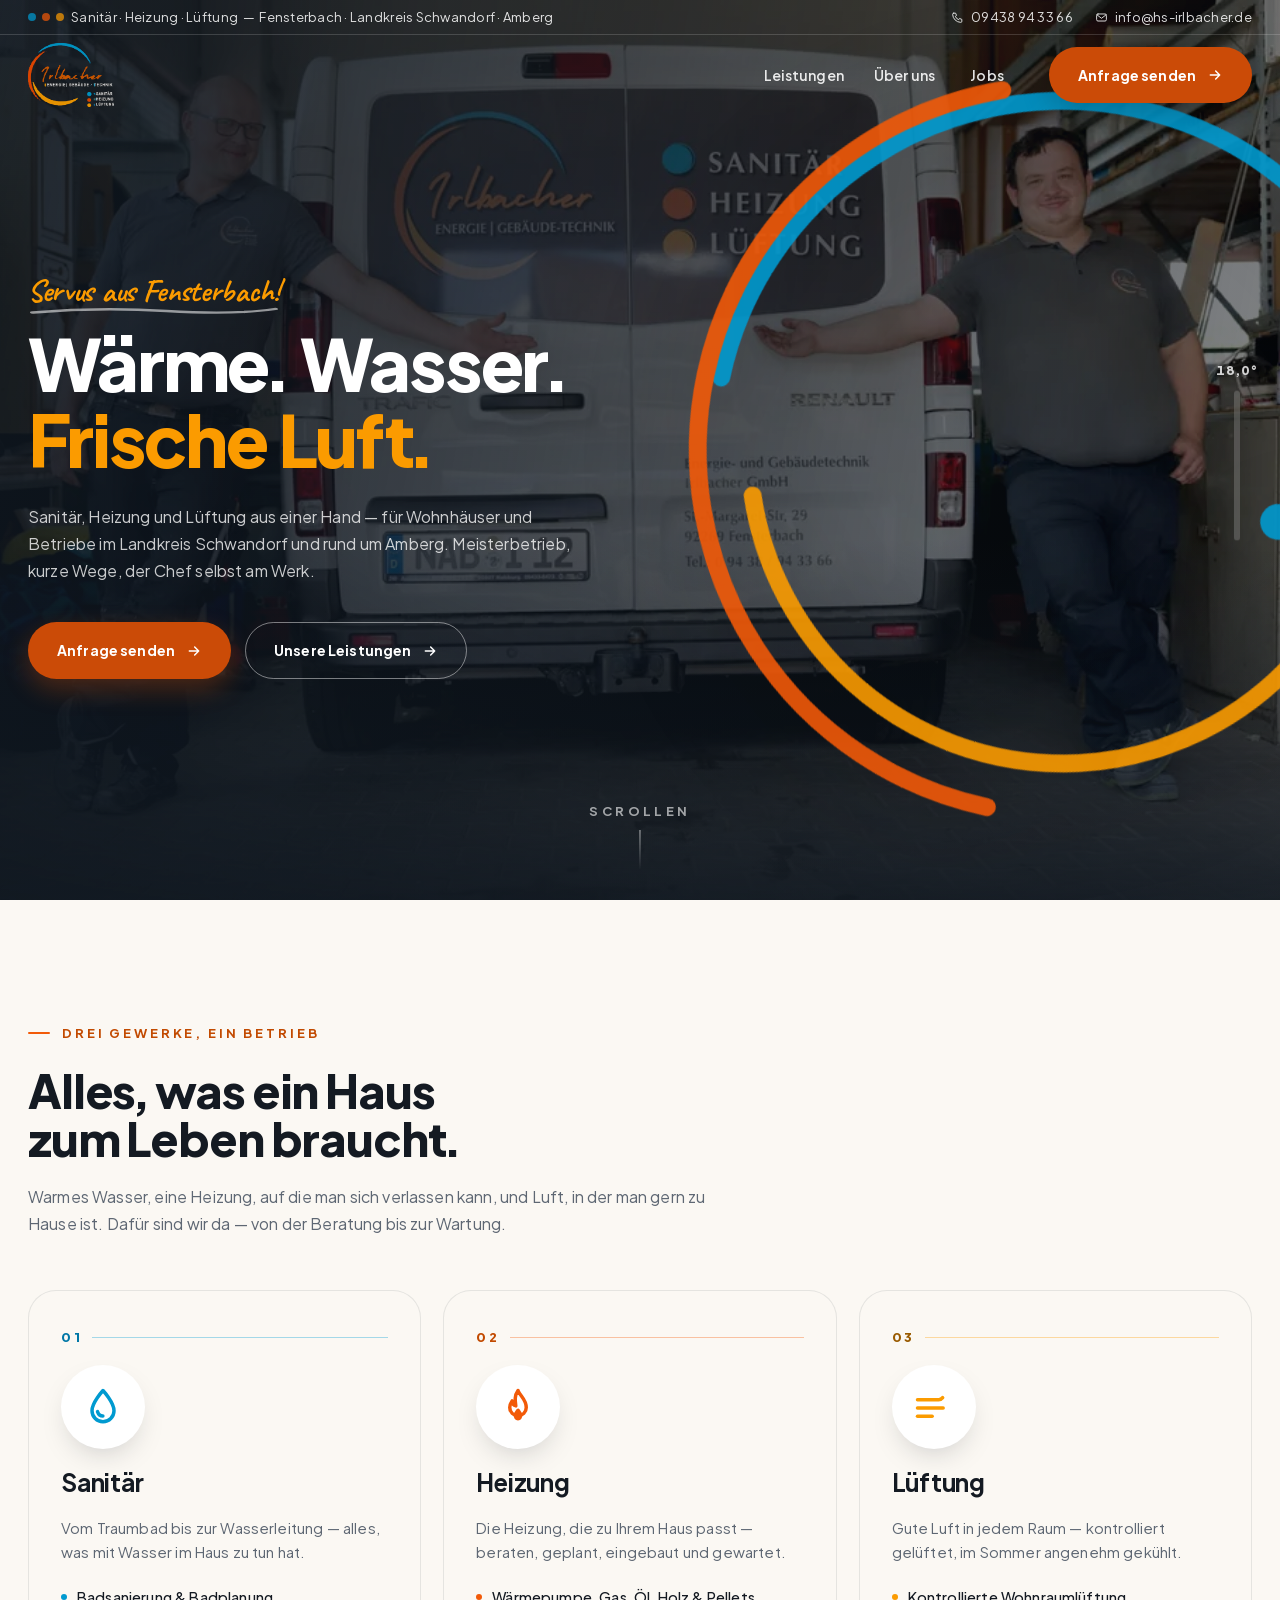
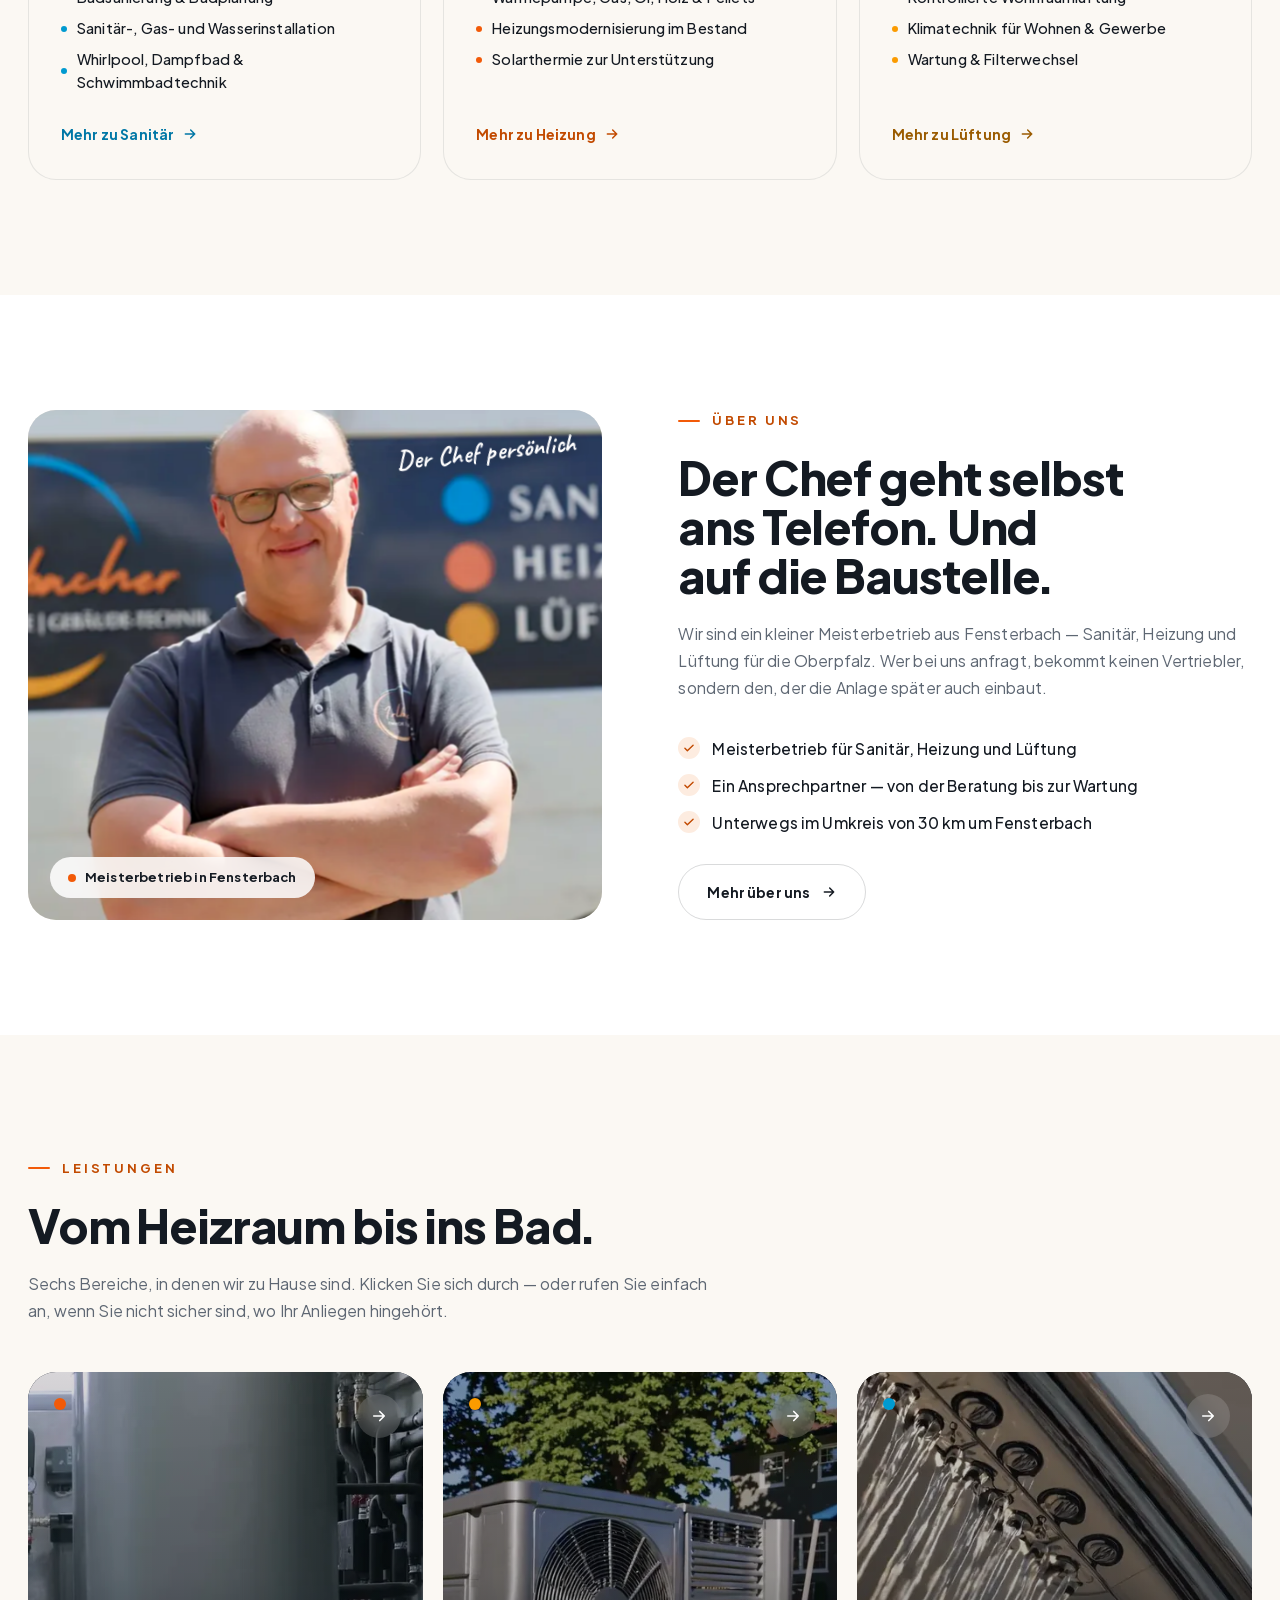
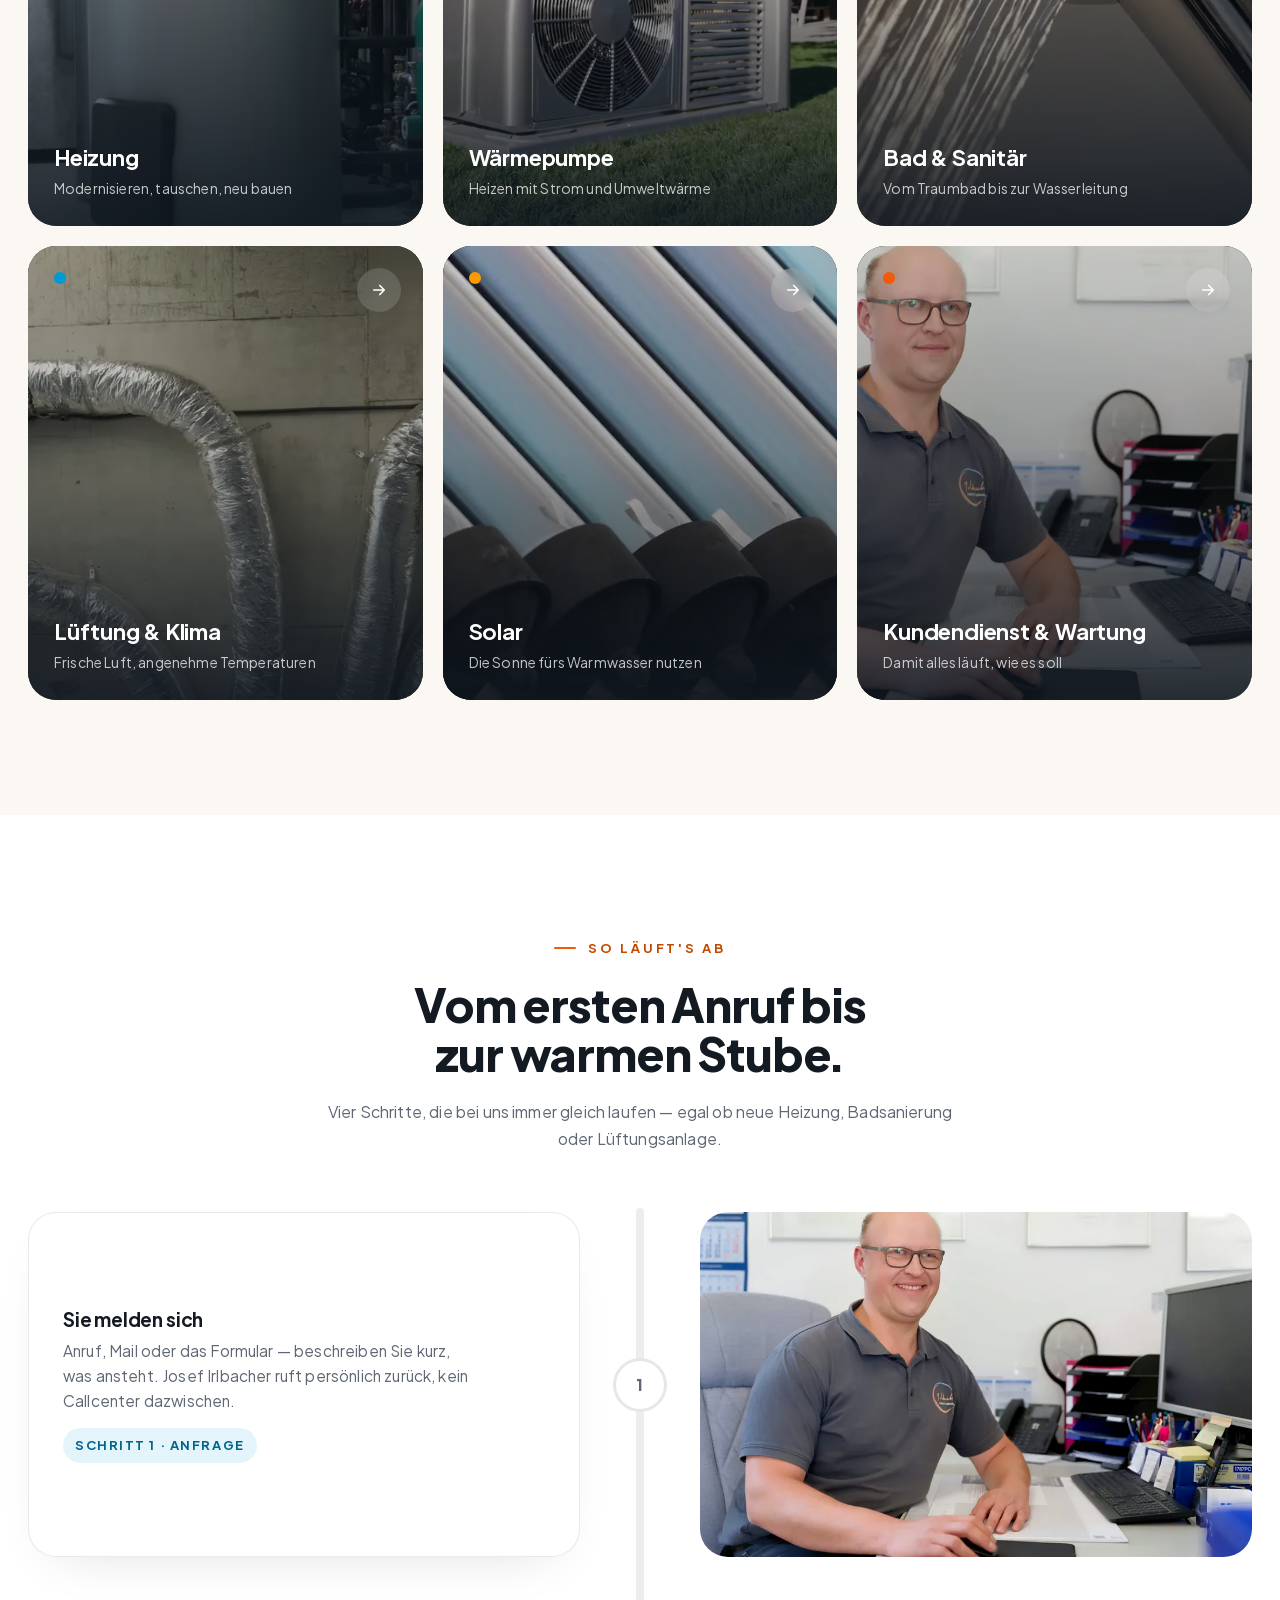
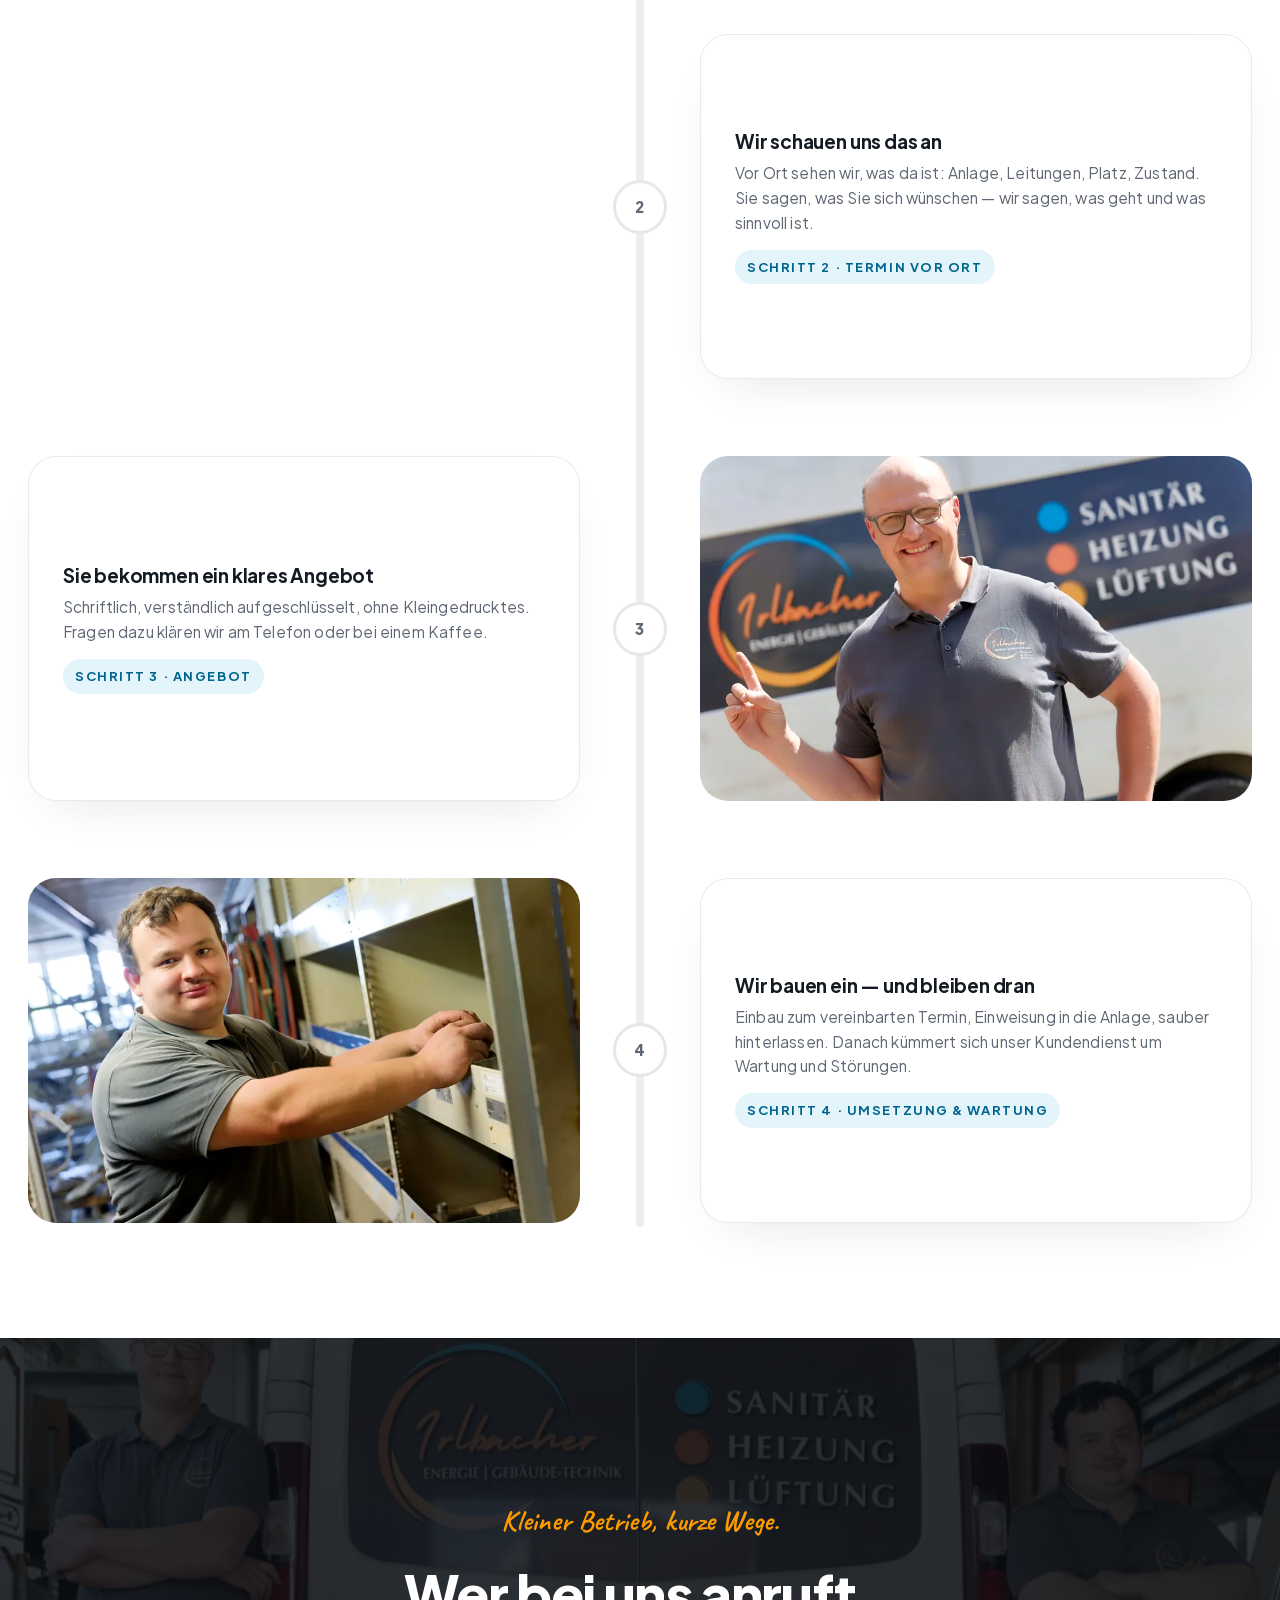
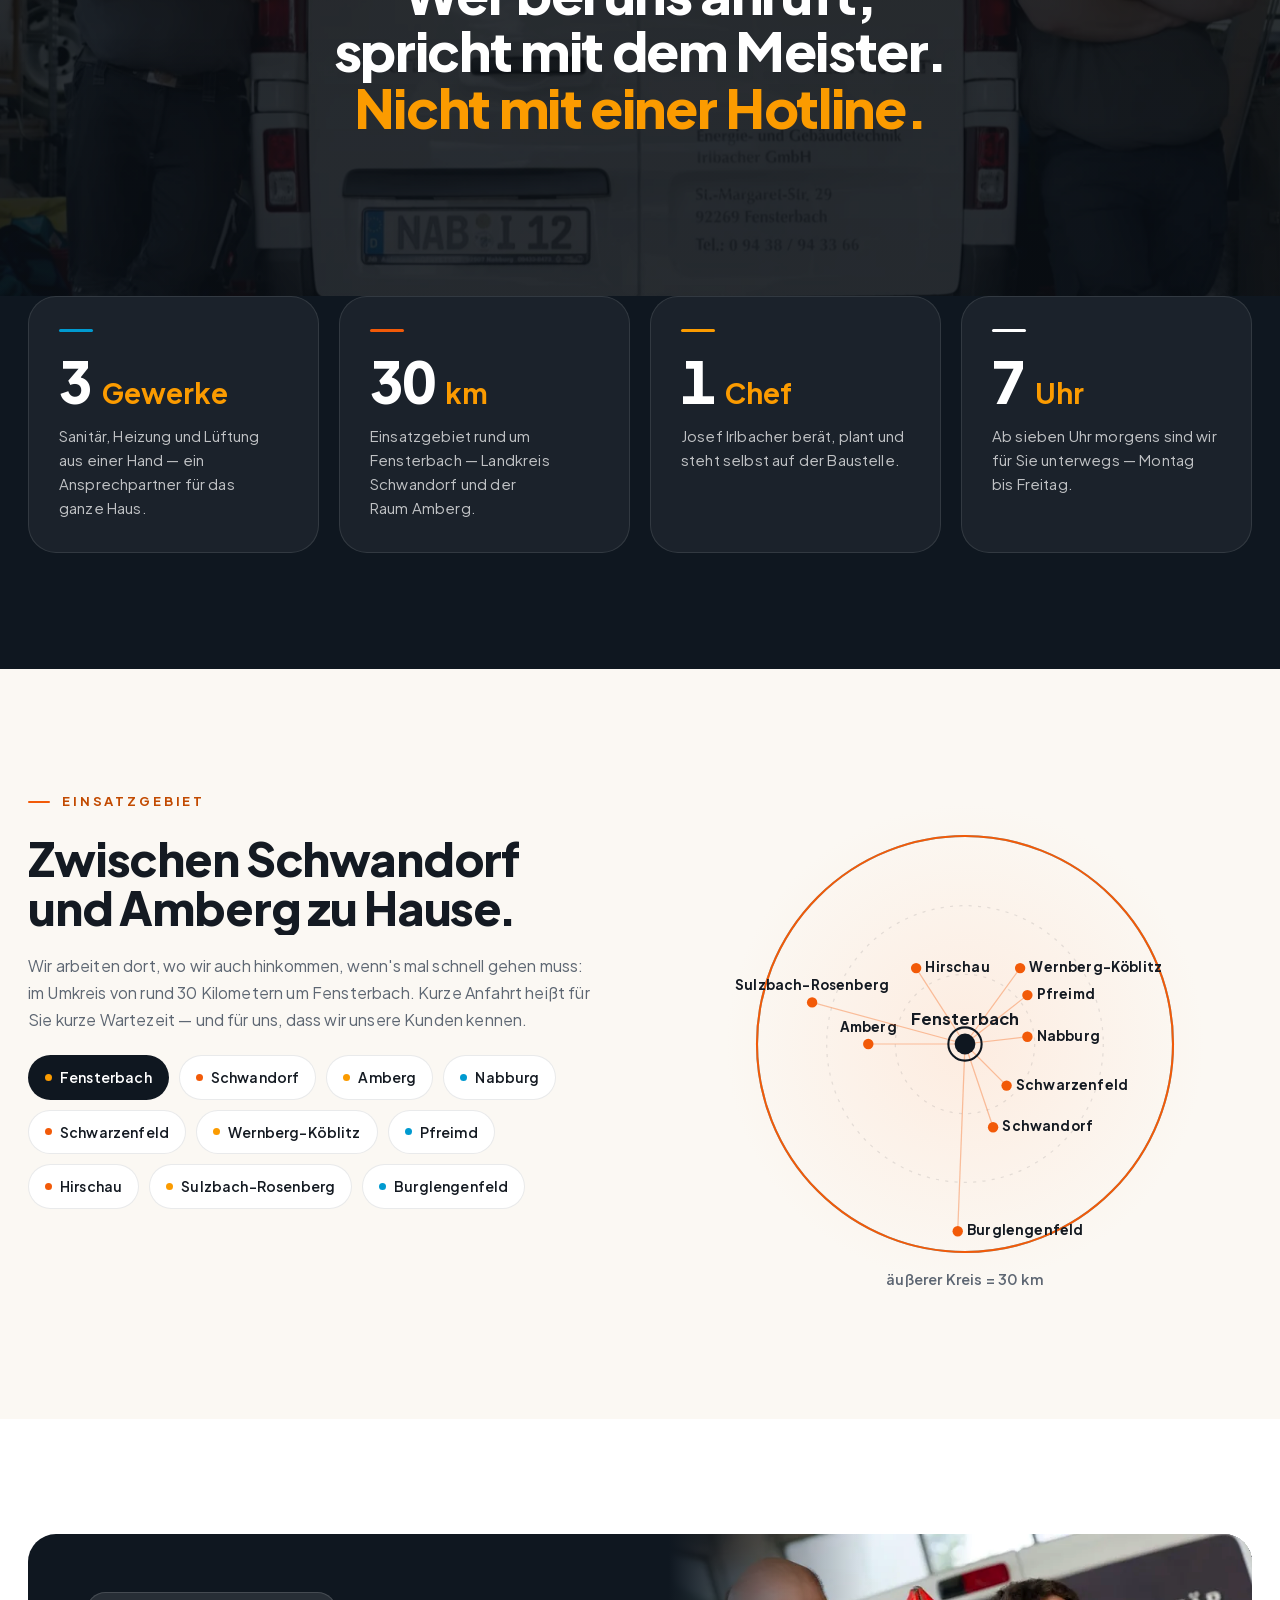
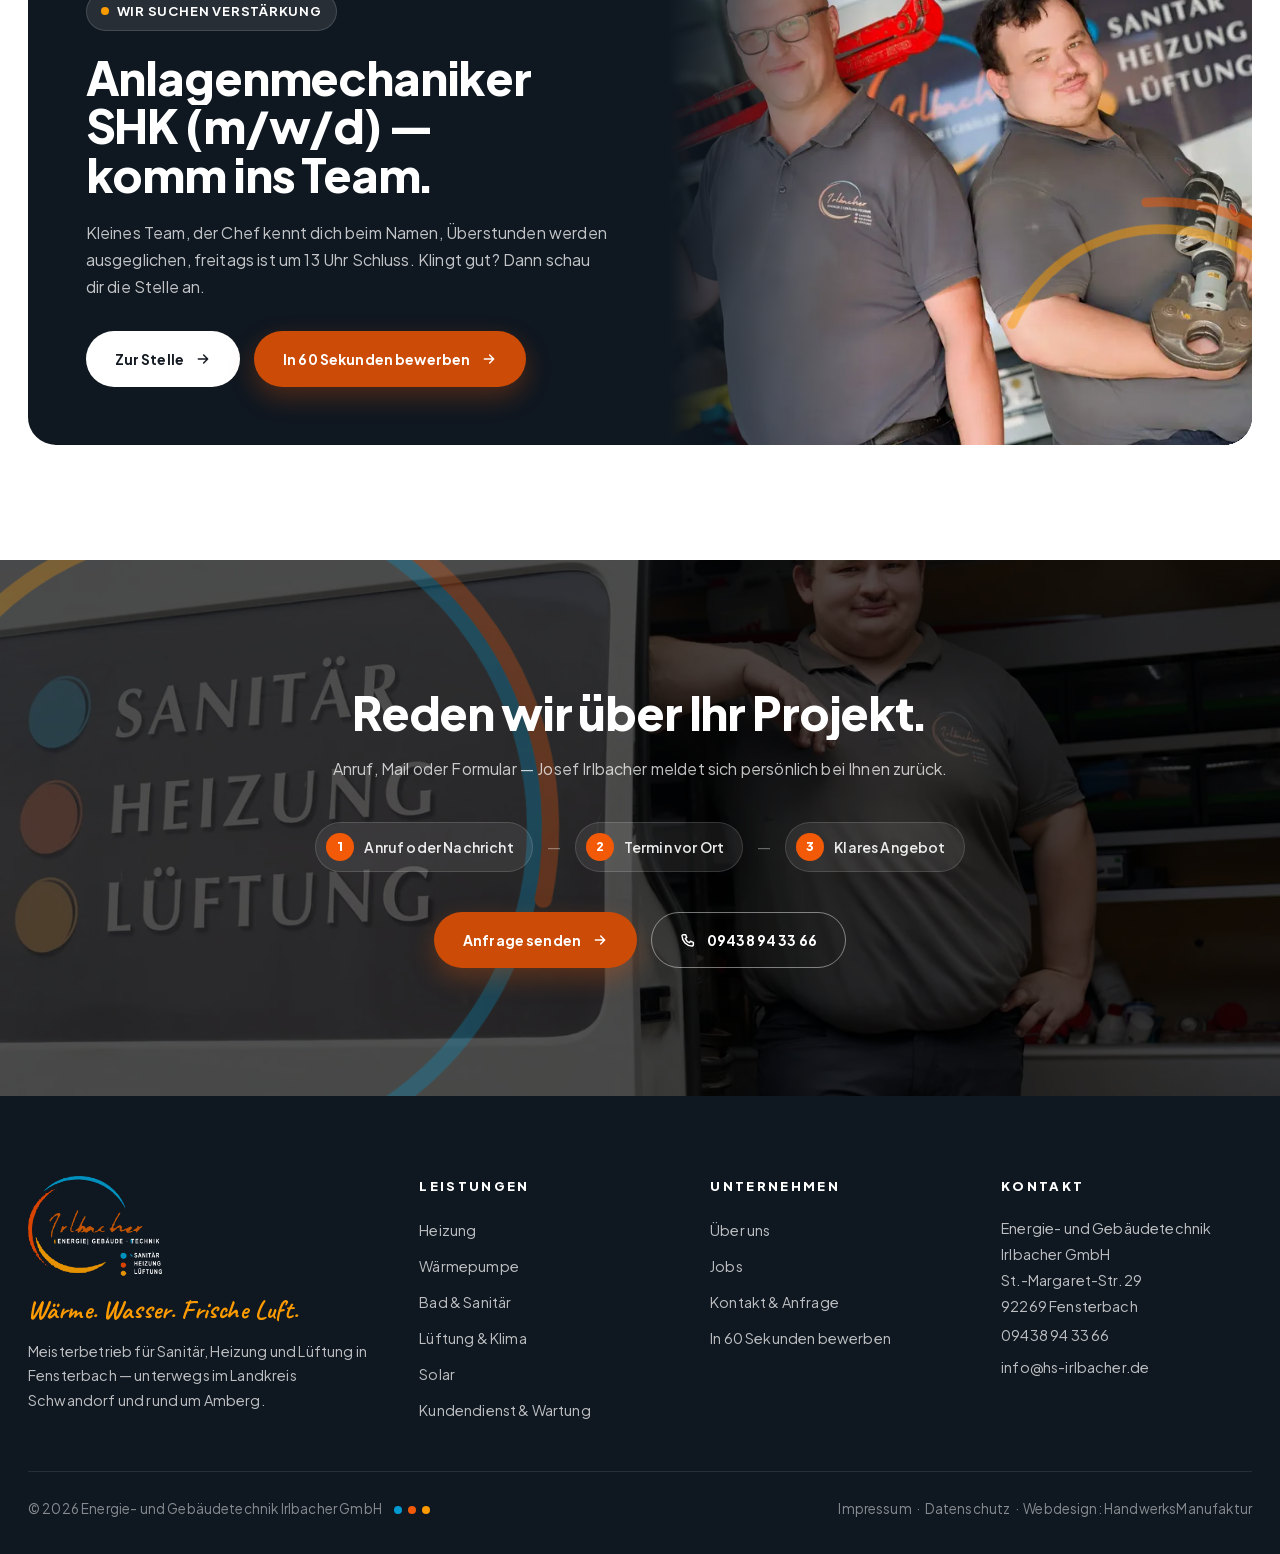
==== commit 024c8afd: "Kundenwunsch eingebaut: Livegang Energie & Gebäudetechnik Irlbacher" ====
--- a/index.html
+++ b/index.html
@@ -92,7 +92,7 @@
 <section class="creme"><div class="wrap region">
   <div class="rev"><span class="kicker">Einsatzgebiet</span><h2>Zwischen Schwandorf und Amberg zu&nbsp;Hause.</h2><p class="sub" style="margin-bottom:18px">Wir arbeiten dort, wo wir auch hinkommen, wenn's mal schnell gehen muss: im Umkreis von rund 30 Kilometern um Fensterbach. Kurze Anfahrt heißt für Sie kurze Wartezeit — und für uns, dass wir unsere Kunden kennen.</p>
   <div class="chips"><span class="mitte">Fensterbach</span><span>Schwandorf</span><span>Amberg</span><span>Nabburg</span><span>Schwarzenfeld</span><span>Wernberg-Köblitz</span><span>Pfreimd</span><span>Hirschau</span><span>Sulzbach-Rosenberg</span><span>Burglengenfeld</span></div></div>
-  <div class="radar rev"><svg viewBox="0 0 500 500"><defs><radialGradient id="rg"><stop offset="0" stop-color="#FDECE0"/><stop offset="1" stop-color="#FDECE0" stop-opacity="0"/></radialGradient></defs><circle cx="250" cy="250" r="230" fill="url(#rg)"/><circle class="kreis" cx="250" cy="250" r="67"/><circle class="kreis" cx="250" cy="250" r="133"/><circle class="kreis voll" cx="250" cy="250" r="200"/><circle class="puls" cx="250" cy="250" r="200"/><line class="strahl" x1="250" y1="250" x2="277" y2="330"/><circle class="ort" cx="277" cy="330" r="5"/><text x="286" y="334">Schwandorf</text><line class="strahl" x1="250" y1="250" x2="157" y2="250"/><circle class="ort" cx="157" cy="250" r="5"/><text x="166" y="254">Amberg</text><line class="strahl" x1="250" y1="250" x2="310" y2="243"/><circle class="ort" cx="310" cy="243" r="5"/><text x="319" y="247">Nabburg</text><line class="strahl" x1="250" y1="250" x2="290" y2="290"/><circle class="ort" cx="290" cy="290" r="5"/><text x="299" y="294">Schwarzenfeld</text><line class="strahl" x1="250" y1="250" x2="303" y2="177"/><circle class="ort" cx="303" cy="177" r="5"/><text x="312" y="181">Wernberg-Köblitz</text><line class="strahl" x1="250" y1="250" x2="203" y2="177"/><circle class="ort" cx="203" cy="177" r="5"/><text x="212" y="181">Hirschau</text><line class="strahl" x1="250" y1="250" x2="103" y2="210"/><circle class="ort" cx="103" cy="210" r="5"/><text x="112" y="214">Sulzbach-Rosenberg</text><line class="strahl" x1="250" y1="250" x2="243" y2="430"/><circle class="ort" cx="243" cy="430" r="5"/><text x="252" y="434">Burglengenfeld</text><line class="strahl" x1="250" y1="250" x2="310" y2="203"/><circle class="ort" cx="310" cy="203" r="5"/><text x="319" y="207">Pfreimd</text><circle class="mitte" cx="250" cy="250" r="10"/><circle cx="250" cy="250" r="16" fill="none" stroke="#0F1720" stroke-width="2"/><text x="250" y="232" text-anchor="middle" class="radar-mitte">Fensterbach</text><text x="250" y="482" text-anchor="middle" class="radar-fuss">äußerer Kreis = 30 km</text></svg></div>
+  <div class="radar rev"><svg viewBox="0 0 500 500"><defs><radialGradient id="rg"><stop offset="0" stop-color="#FDECE0"/><stop offset="1" stop-color="#FDECE0" stop-opacity="0"/></radialGradient></defs><circle cx="250" cy="250" r="230" fill="url(#rg)"/><circle class="kreis" cx="250" cy="250" r="67"/><circle class="kreis" cx="250" cy="250" r="133"/><circle class="kreis voll" cx="250" cy="250" r="200"/><circle class="puls" cx="250" cy="250" r="200"/><line class="strahl" x1="250" y1="250" x2="277" y2="330"/><circle class="ort" cx="277" cy="330" r="5"/><text x="286" y="334">Schwandorf</text><line class="strahl" x1="250" y1="250" x2="157" y2="250"/><circle class="ort" cx="157" cy="250" r="5"/><text x="157" y="238" text-anchor="middle">Amberg</text><line class="strahl" x1="250" y1="250" x2="310" y2="243"/><circle class="ort" cx="310" cy="243" r="5"/><text x="319" y="247">Nabburg</text><line class="strahl" x1="250" y1="250" x2="290" y2="290"/><circle class="ort" cx="290" cy="290" r="5"/><text x="299" y="294">Schwarzenfeld</text><line class="strahl" x1="250" y1="250" x2="303" y2="177"/><circle class="ort" cx="303" cy="177" r="5"/><text x="312" y="181">Wernberg-Köblitz</text><line class="strahl" x1="250" y1="250" x2="203" y2="177"/><circle class="ort" cx="203" cy="177" r="5"/><text x="212" y="181">Hirschau</text><line class="strahl" x1="250" y1="250" x2="103" y2="210"/><circle class="ort" cx="103" cy="210" r="5"/><text x="103" y="198" text-anchor="middle">Sulzbach-Rosenberg</text><line class="strahl" x1="250" y1="250" x2="243" y2="430"/><circle class="ort" cx="243" cy="430" r="5"/><text x="252" y="434">Burglengenfeld</text><line class="strahl" x1="250" y1="250" x2="310" y2="203"/><circle class="ort" cx="310" cy="203" r="5"/><text x="319" y="207">Pfreimd</text><circle class="mitte" cx="250" cy="250" r="10"/><circle cx="250" cy="250" r="16" fill="none" stroke="#0F1720" stroke-width="2"/><text x="250" y="232" text-anchor="middle" class="radar-mitte">Fensterbach</text><text x="250" y="482" text-anchor="middle" class="radar-fuss">äußerer Kreis = 30 km</text></svg></div>
 </div></section>
 <section><div class="wrap"><div class="jobs-band rev">
   <div class="text"><span class="pill"><i></i>Wir suchen Verstärkung</span><h2>Anlagenmechaniker SHK (m/w/d) — komm ins&nbsp;Team.</h2><p class="sub" style="margin-bottom:30px">Kleines Team, der Chef kennt dich beim Namen, Überstunden werden ausgeglichen, freitags ist um 13 Uhr Schluss. Klingt gut? Dann schau dir die Stelle an.</p>
--- a/styles.css
+++ b/styles.css
@@ -254,7 +254,10 @@
 .rohr .grund{stroke:rgba(20,26,34,.08)}
 .rohr .fluss{stroke:url(#fluss-verlauf);stroke-dasharray:var(--len,1000);stroke-dashoffset:calc(var(--len,1000) * (1 - var(--p,0)));transition:stroke-dashoffset .1s linear}
 .schritte{display:grid;gap:clamp(40px,6vw,80px);position:relative;z-index:1}
-.schritt{display:grid;grid-template-columns:1fr 120px 1fr;align-items:center;gap:0}
+.schritt{display:grid;grid-template-columns:1fr 120px 1fr;align-items:stretch;gap:0}
+.schritt>*{grid-row:1}
+.schritt .ventil{align-self:center}
+.schritt-karte{display:flex;flex-direction:column;justify-content:center;align-items:flex-start}
 .schritt-karte{background:#fff;border:var(--kante);border-radius:var(--r);padding:32px 34px;box-shadow:0 20px 50px -30px rgba(20,26,34,.18);transition:transform var(--ueb),box-shadow var(--ueb)}
 .schritt:nth-child(odd) .schritt-karte{grid-column:1}
 .schritt:nth-child(even) .schritt-karte{grid-column:3}
@@ -270,7 +273,8 @@
 
 /* ---------- Statement: Wort für Wort beim Scrollen ---------- */
 .statement{position:relative;overflow:hidden;background:var(--nacht);min-height:clamp(420px,62vh,640px);display:flex;align-items:center;--p:0}
-.statement-bg{position:absolute;inset:0;background-size:cover;background-position:center 30%;filter:saturate(.8) brightness(.38);transform:translate3d(0,calc((var(--p) - .5) * -90px),0) scale(1.18);will-change:transform}
+.statement-bg{position:absolute;inset:0;background-size:cover;background-position:center 30%;filter:saturate(.8) brightness(.3);transform:translate3d(0,calc((var(--p) - .5) * -90px),0) scale(1.18);will-change:transform}
+.statement::before{content:"";position:absolute;inset:0;z-index:1;background:linear-gradient(rgba(15,23,32,.45),rgba(15,23,32,.55))}
 .statement .wrap{position:relative;z-index:2;text-align:center}
 .statement h2{color:#fff;max-width:24ch;margin:0 auto;font-size:clamp(28px,4.2vw,58px)}
 .statement h2 i{font-style:normal;opacity:clamp(.14, var(--p) * var(--n,8) - var(--i,0), 1)} /* Skill scroll-text: Ruhe blass wie am Anfang (Noah, 22.09.2026 abends), Wort i voll bei p·n ≥ i+1 */
@@ -533,7 +537,7 @@
 
 /* ---------- Footer ---------- */
 footer{background:var(--nacht);color:rgba(255,255,255,.72);padding:80px 0 34px;position:relative;overflow:hidden}
-footer .ring{right:-220px;top:-220px;width:620px;height:620px;opacity:.16}
+footer .ring{right:-560px;top:-120px;width:620px;height:620px;opacity:.1;z-index:0}
 footer .wrap{position:relative;z-index:1}
 .footer-raster{display:grid;grid-template-columns:1.4fr 1fr 1fr 1fr;gap:40px;padding-bottom:44px;border-bottom:var(--kante-dunkel)}
 .footer-logo img{height:100px;width:auto;margin-bottom:20px}
@@ -646,7 +650,7 @@
   .jobs-band .bild{min-height:300px;order:-1}
   .jobs-band .bild::after{background:linear-gradient(to top,var(--nacht) 0%,transparent 40%)}
   .stelle .bild{min-height:280px;order:-1}
-  .hero .ring{right:-40vw;width:110vw;height:110vw;opacity:.45}
+  .hero .ring{right:-78vw;top:30%;width:100vw;height:100vw;opacity:.4}
   .tag-punkte{grid-template-columns:repeat(2,1fr);gap:22px}
   .tag-linie{display:none}
   .tag-punkt i{margin-top:0}
@@ -680,6 +684,7 @@
   .tag-punkte{grid-template-columns:1fr}
   .cookie{left:12px;right:12px;bottom:12px;max-width:none;flex-direction:column;align-items:flex-start}
   .info-karte .ring{display:none}
+  footer .ring{display:none}
   .topbar .rechts{gap:14px}
   .topbar span,.topbar a{font-size:13px}
 }
@@ -696,3 +701,43 @@
 
 /* ── Stil-Check 22.09.2026: eine Familie, ein Radius (system/apps/audit/stil_pruefen.mjs) ── */
 div.cookie{border-radius:28px !important}   /* Karten: 18 → 28 */
+
+/* ---------- Apple-Regeln (21.10.2026, Helena) — helena_apple_regeln.py muss über alle Seiten 0 Verstöße zeigen ----------
+   Vorher 1.546 Verstöße (Prüfer lief nie über diese Seite). Bewegung ≤ .4 s (Bilder ≤ .6 s), Druck-Feedback auf jedem
+   Klickziel, kleine Schrift mit positivem Tracking, große Schrift eng gesetzt, Tippziele ≥ 44 px, Kacheln antworten auf Hover. */
+:root{--feder:.4s cubic-bezier(.16,1,.3,1)}
+.rev{transition-duration:.4s,.4s}
+.rev-1{transition-delay:.05s}.rev-2{transition-delay:.1s}.rev-3{transition-delay:.15s}.rev-4{transition-delay:.2s}
+.iris{transition-duration:.4s}
+.faq-antwort{transition-duration:.35s}
+.ventil{transition-duration:.3s}
+.thermo{transition-duration:.4s}
+.hand-kicker svg path{transition-duration:.4s;transition-delay:.15s}
+.menu-flaeche a{transition-duration:.35s;line-height:1.15}
+.kachel img{transition-duration:.6s}
+.intro-kreis{transition-duration:.4s}
+/* Hero-Zoom: langsames Ausrollen als Animation beim Laden statt als 14-s-Übergang (reduced-motion schaltet es oben ab) */
+.hero-medien img{transition:none;transform:scale(1);animation:hero-zoom 14s cubic-bezier(.2,.6,.3,1) both}
+@keyframes hero-zoom{from{transform:scale(1.1)}to{transform:scale(1)}}
+/* Druck-Feedback: Links dimmen beim Antippen, Flächen drücken sich ein (eigene Regeln oben bleiben) */
+a:active,button:active,summary:active,[role=button]:active{opacity:.7;transition-duration:.1s;transition-delay:0s}
+/* Tracking: kleine Schrift leicht geöffnet, große Schrift eng */
+body{letter-spacing:.01em}
+.hand-kicker,.zitat{letter-spacing:-.01em}
+/* Tippziele: kurze Menüpunkte bekommen die volle Breite von 44 px */
+nav.haupt a{min-width:44px;justify-content:center}
+/* Hover-Antwort für Kennzahlen und Ablauf-Schritte */
+.zahl{transition:color var(--ueb)}
+.zahl:hover,.zahl-kachel:hover .zahl{color:var(--gelb)}
+.schritt:hover{--schritt-an:1}
+.schritt .ventil:not(.an){transform:scale(calc(1 + var(--schritt-an,0) * .08))}
+.lauf-item img,.karte-bild img,.person .bild img{transition-duration:.6s}
+.gewerk-wahl span,.handy-ton span{letter-spacing:.01em}
+.person.du .bild b{letter-spacing:-.02em;line-height:1}
+.menu-flaeche a{min-width:44px}
+.mob-leistungen a{min-height:44px;display:flex;align-items:center}
+.krumen a{min-width:44px}
+.topbar .rechts a{display:inline-flex;align-items:center;min-height:44px;margin:-12px 0}
+.info-zeile a{display:inline-flex;align-items:center;min-height:44px;margin:-11px 0}
+/* Satzzeichen in Überschriften: heranziehen, sonst wirkt „Heizung ,“ abgesetzt (main.js setzt .satz) */
+.wort .satz{margin-left:-.08em}
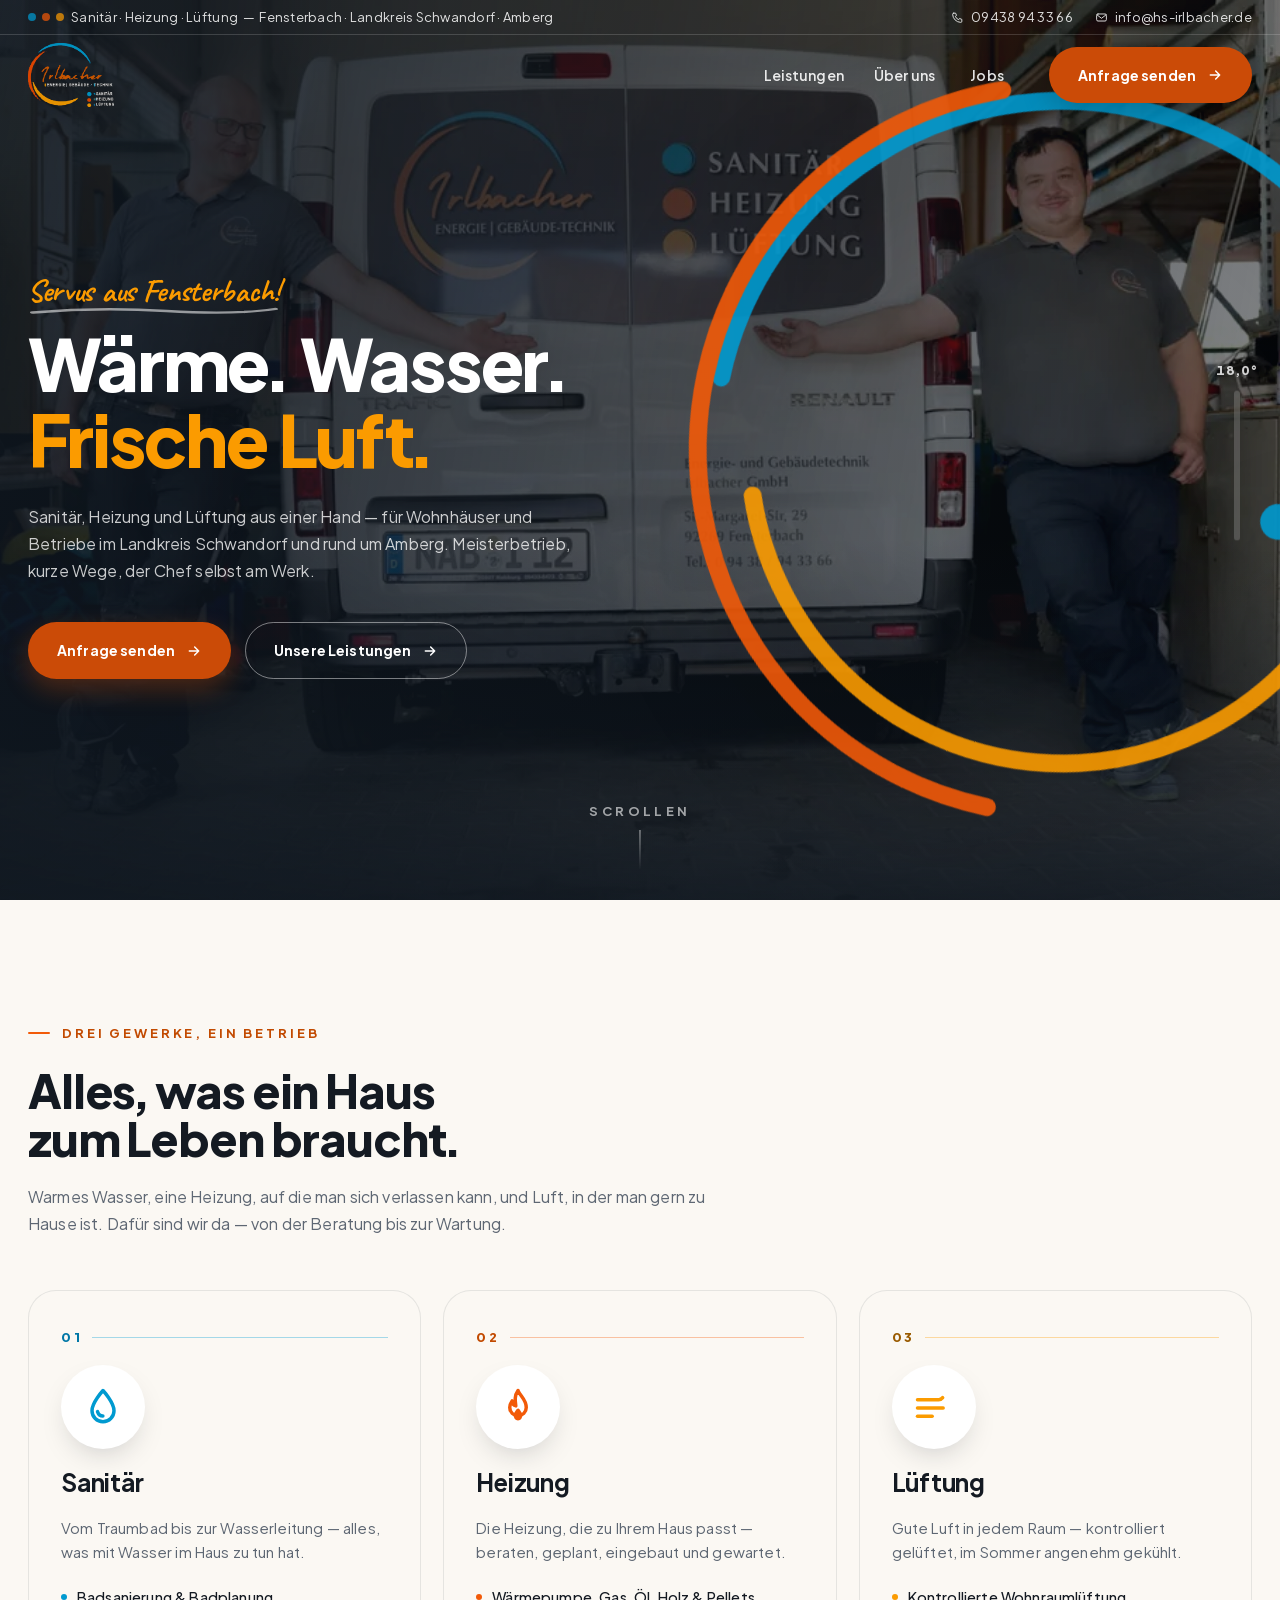
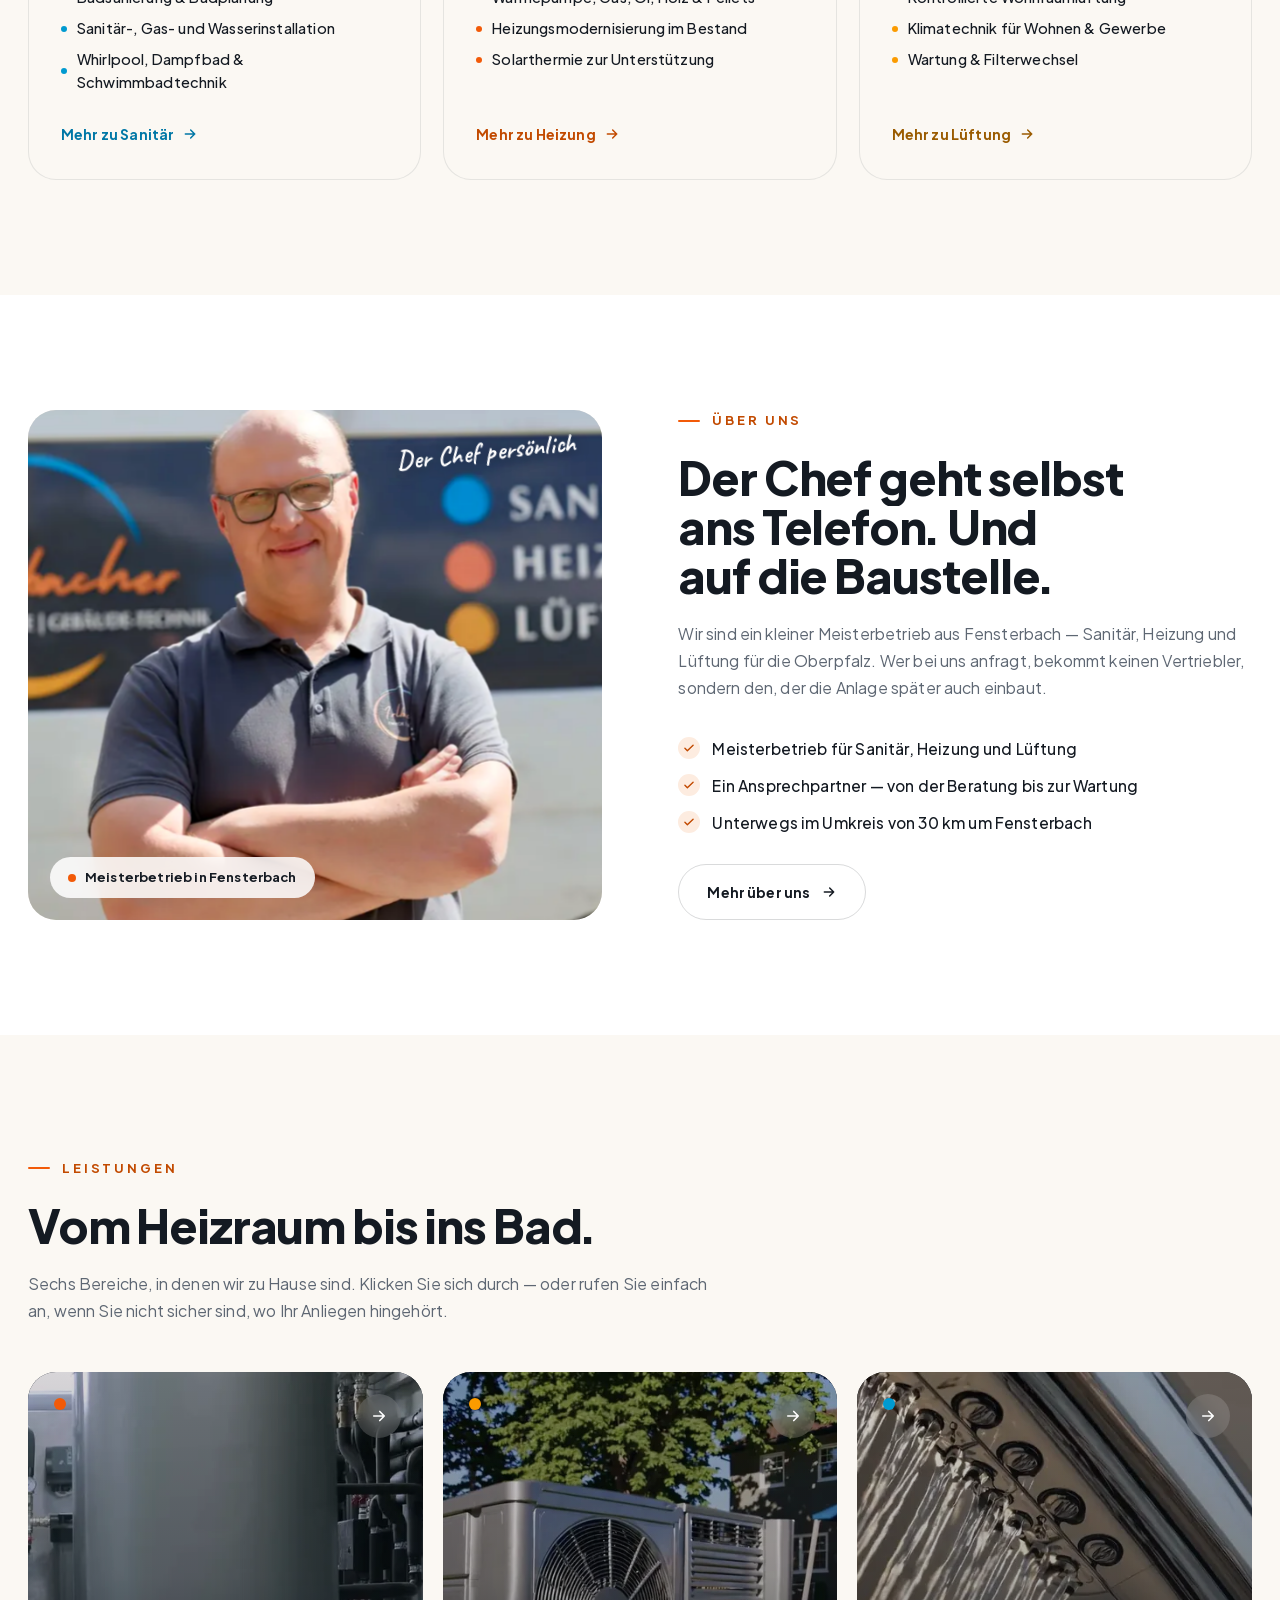
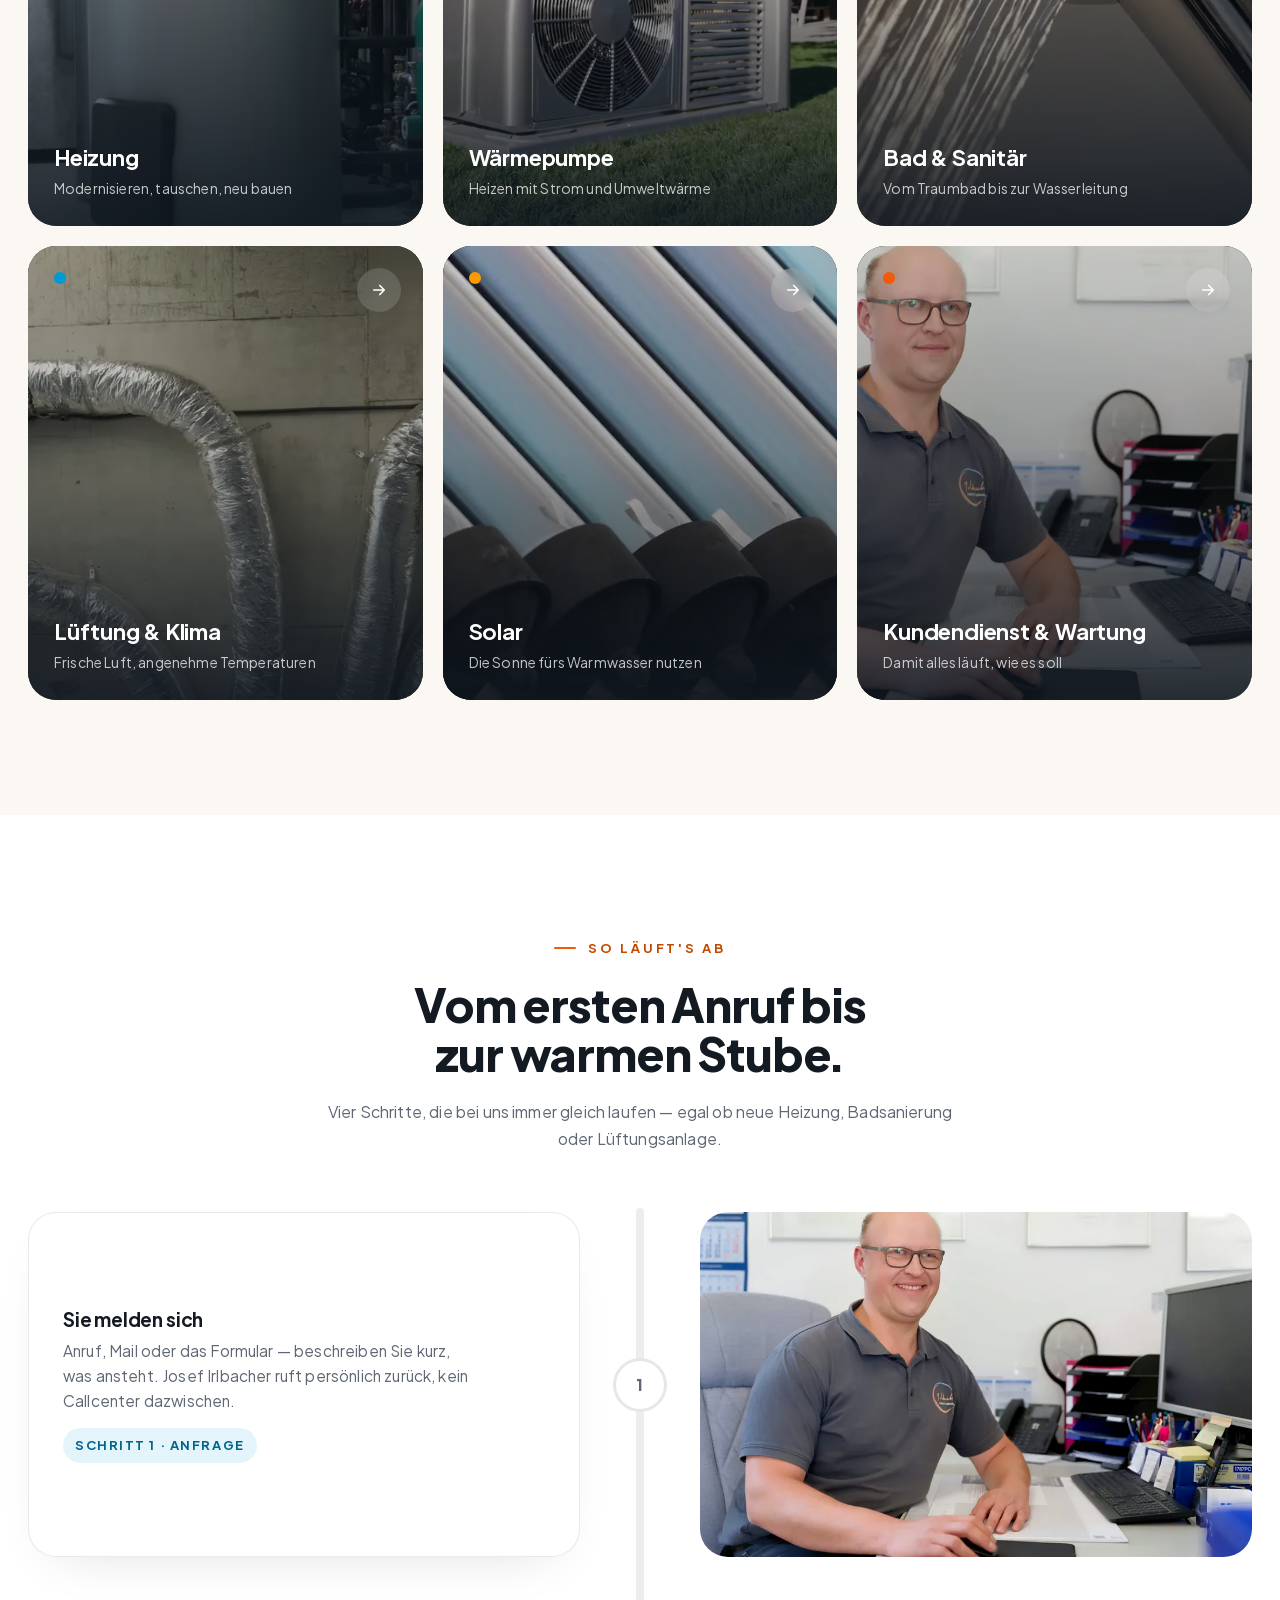
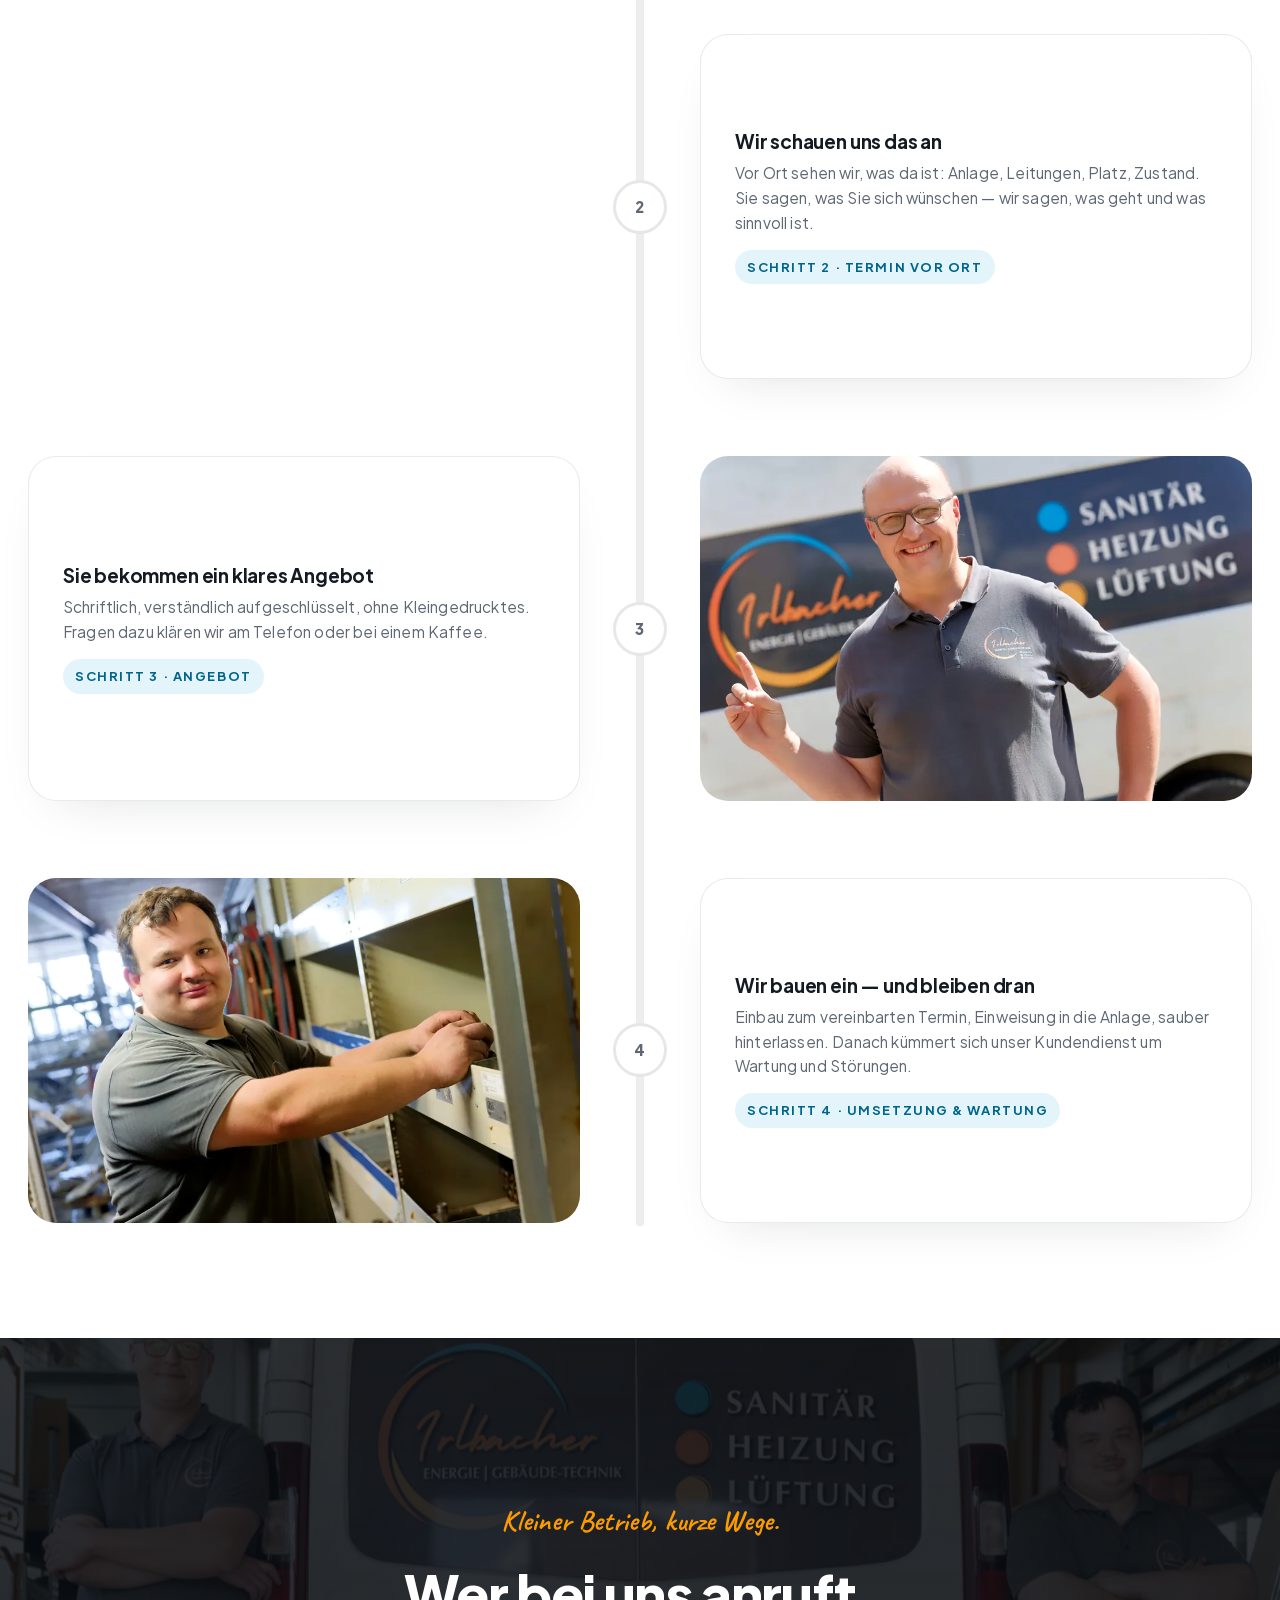
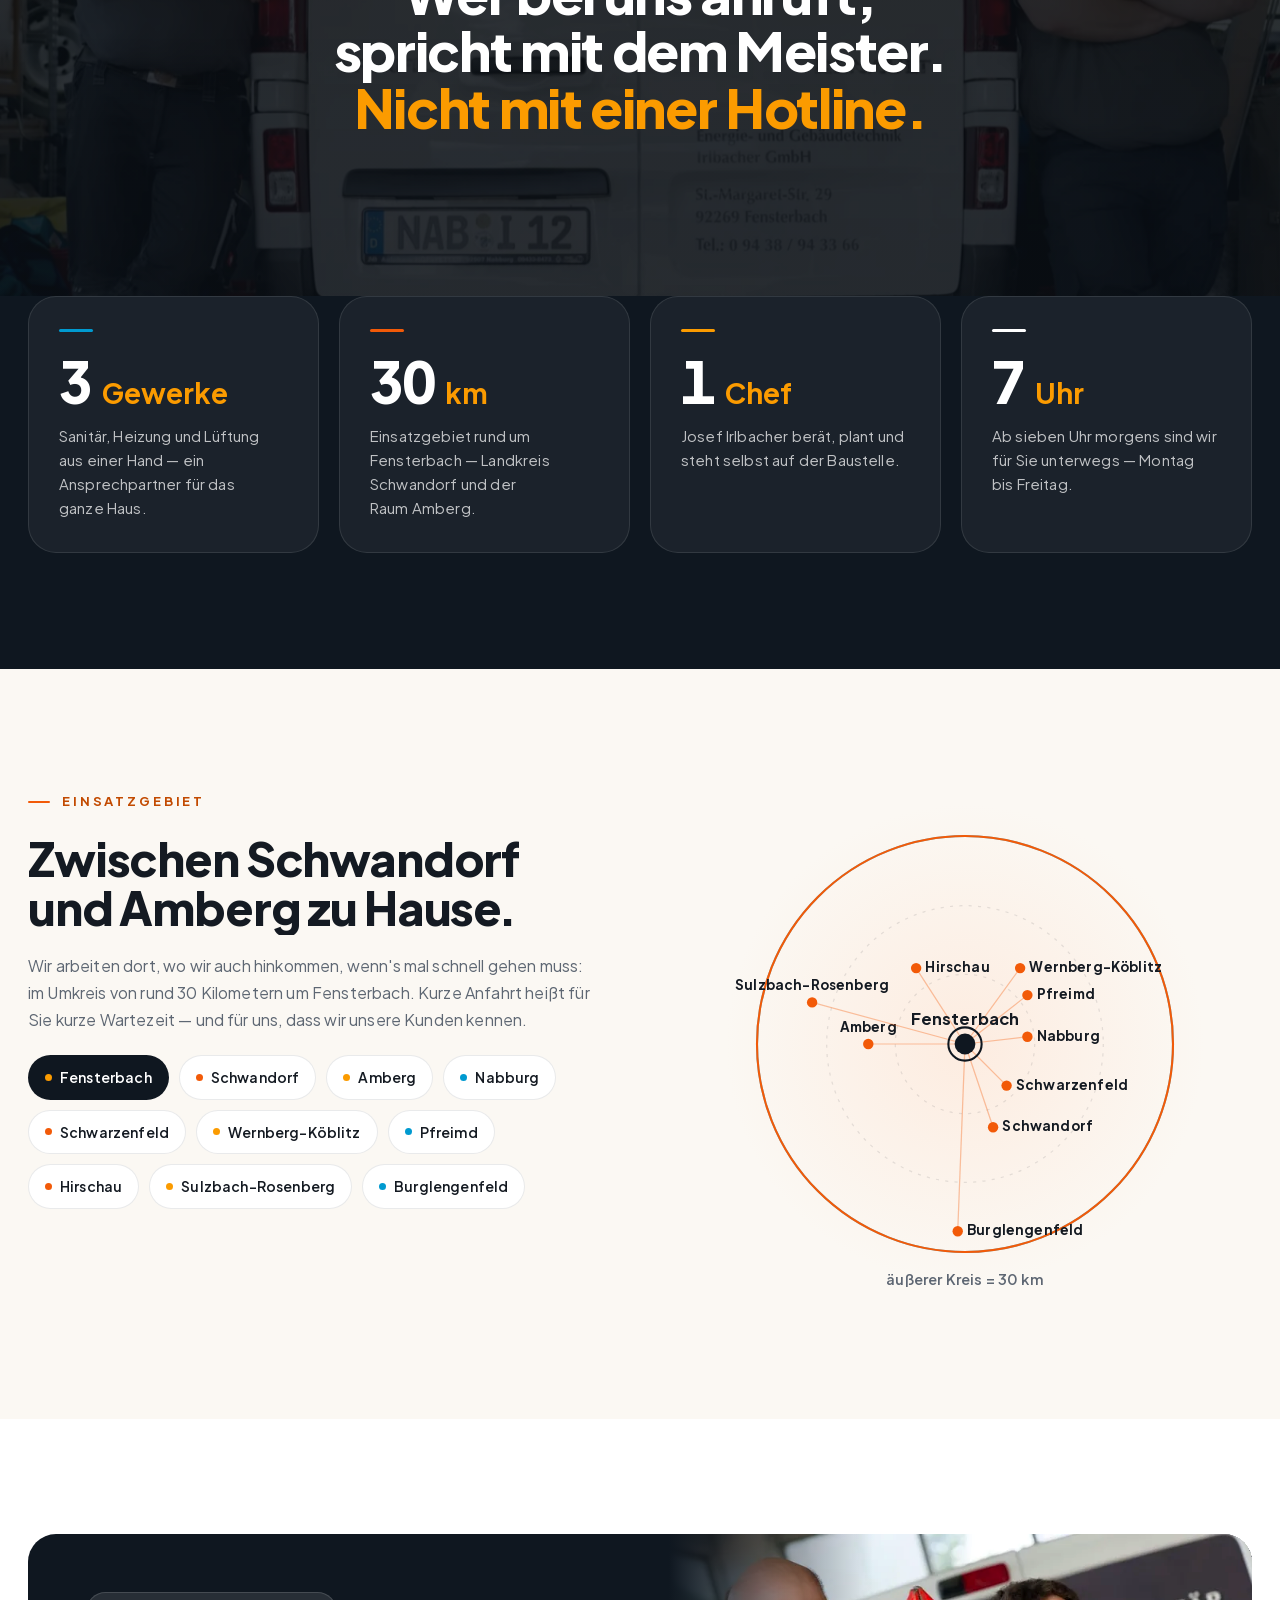
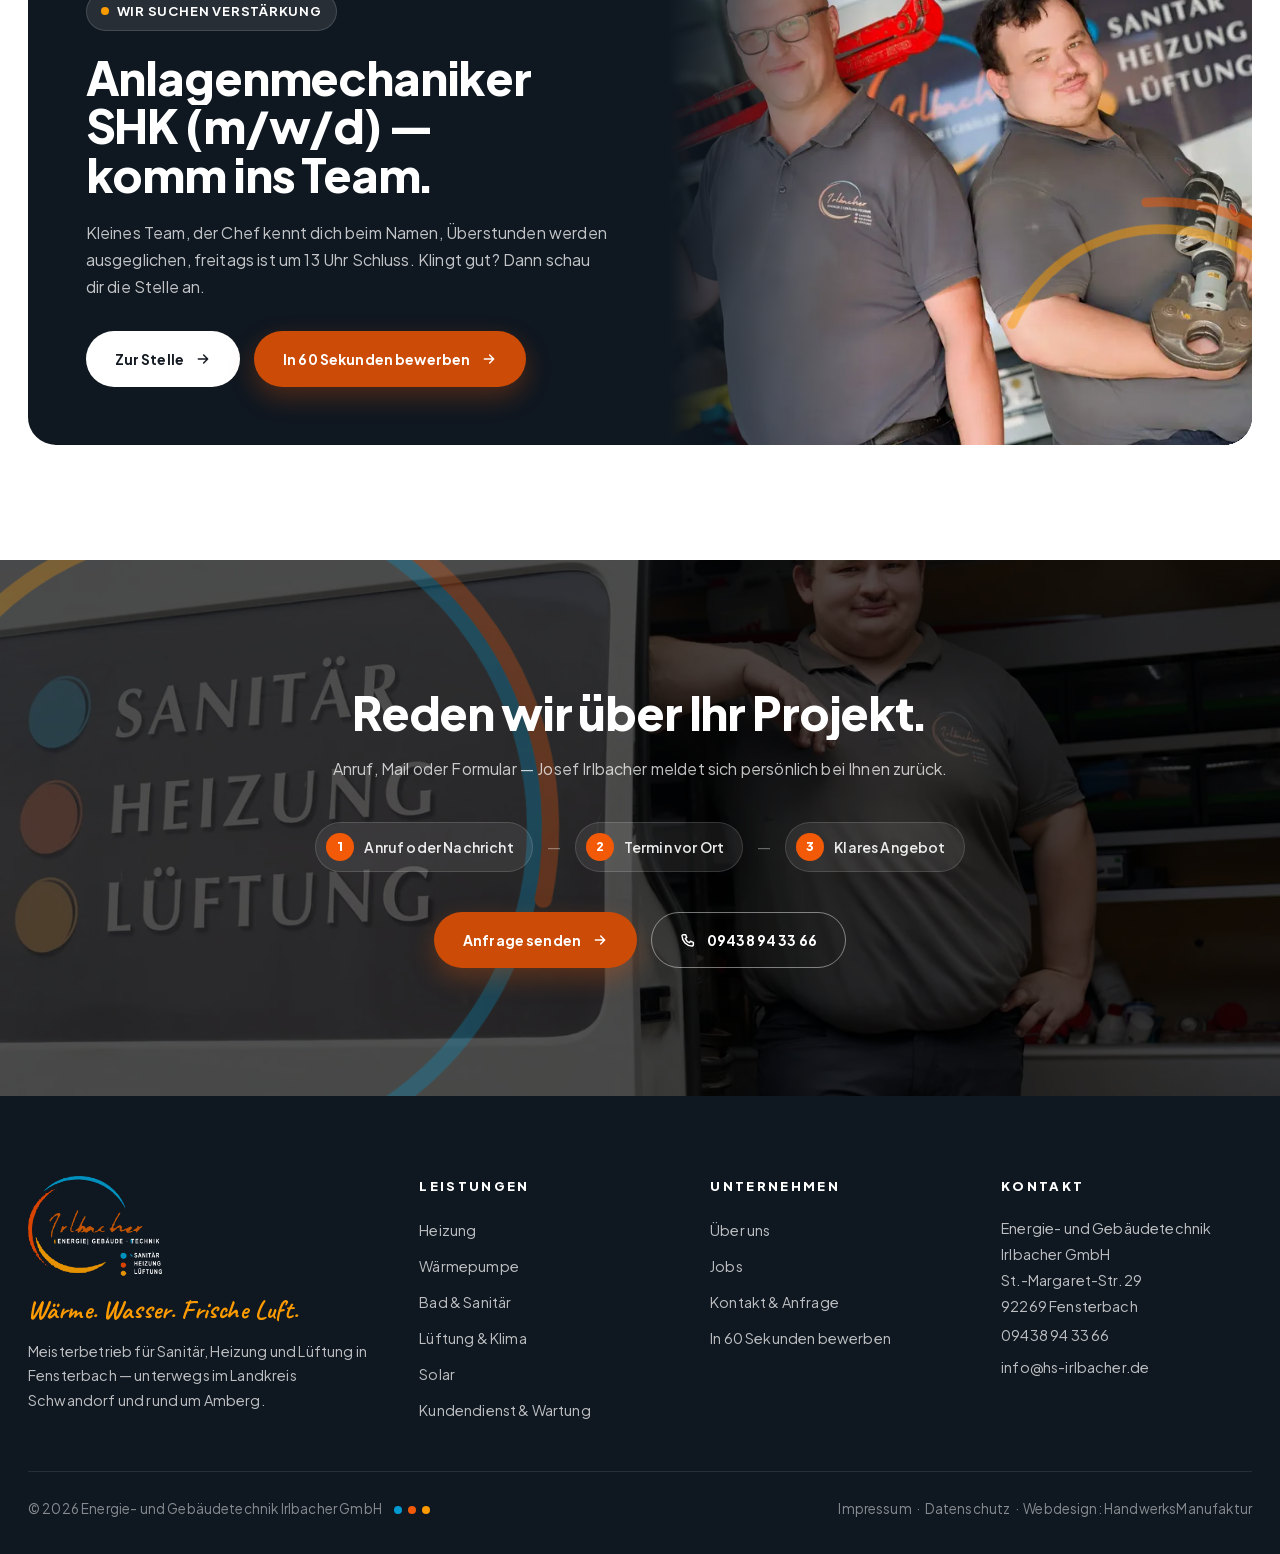
==== commit 3e706998: "Bildmaße ergänzt (CLS), img height:auto" ====
--- a/index.html
+++ b/index.html
@@ -32,7 +32,7 @@
     <div class="rechts"><a href="tel:+499438943366"><svg viewBox="0 0 24 24" aria-hidden="true" class=""><path d="M5 4h3.5l1.7 4.2-2.2 1.6a10 10 0 0 0 6.2 6.2l1.6-2.2L20 15.5V19a2 2 0 0 1-2.1 2A15.5 15.5 0 0 1 3 6.1 2 2 0 0 1 5 4z"/></svg>09438 94 33 66</a><a href="mailto:info@hs-irlbacher.de"><svg viewBox="0 0 24 24" aria-hidden="true" class=""><rect x="3" y="5.5" width="18" height="13" rx="2.5"/><path d="m3.5 7 8.5 6.5L20.5 7"/></svg>info@hs-irlbacher.de</a></div>
   </div></div>
   <div class="wrap kopf">
-    <a class="logo" href="./" aria-label="Energie- und Gebäudetechnik Irlbacher GmbH — Startseite"><img decoding="async" class="hell" src="assets/opt/img-logo-hell-480.webp" alt="" aria-hidden="true"><img decoding="async" class="dunkel" src="assets/opt/img-logo-480.webp" alt="Irlbacher — Energie · Gebäude · Technik, Fensterbach"></a>
+    <a class="logo" href="./" aria-label="Energie- und Gebäudetechnik Irlbacher GmbH — Startseite"><img decoding="async" class="hell" src="assets/opt/img-logo-hell-480.webp" alt="" aria-hidden="true" width="480" height="358"><img decoding="async" class="dunkel" src="assets/opt/img-logo-480.webp" alt="Irlbacher — Energie · Gebäude · Technik, Fensterbach" width="480" height="358"></a>
     <nav class="haupt"><div class="hat-menu"><a href="leistungen">Leistungen</a><div class="drop"><div class="drop-innen"><a href="heizung"><svg viewBox="0 0 24 24" aria-hidden="true" class=""><g class="flamme"><path d="M12 3c1.2 3.2 4.5 4.8 4.5 9.3A4.5 4.5 0 0 1 7.5 12.3c0-2.2 1.1-3.3 1.3-3.6.1 1.4.8 2.5 2 2.7C10.4 8.6 10 5.8 12 3z"/></g><path d="M10.6 16.4c0 1.2.6 2 1.4 2s1.4-.8 1.4-2c0-1-.9-1.9-1.4-2.6-.5.7-1.4 1.6-1.4 2.6z"/></svg><span>Heizung</span></a><a href="waermepumpe"><svg viewBox="0 0 24 24" aria-hidden="true" class=""><path d="M10 4.5a2 2 0 0 1 4 0v9.2a4 4 0 1 1-4 0z"/><path d="M12 9v6.5"/><circle cx="12" cy="17" r="1"/></svg><span>Wärmepumpe</span></a><a href="bad-sanitaer"><svg viewBox="0 0 24 24" aria-hidden="true" class=""><path d="M12 3s6 6.6 6 11a6 6 0 0 1-12 0c0-4.4 6-11 6-11z"/><path class="welle" d="M9 14.5c.6 1.8 2 2.6 3.4 2.4"/></svg><span>Bad &amp; Sanitär</span></a><a href="lueftung-klima"><svg viewBox="0 0 24 24" aria-hidden="true" class=""><path class="luft" d="M3 8h11.5a2.75 2.75 0 1 0-2.6-3.6"/><path class="luft" d="M3 12.5h15.5a2.75 2.75 0 1 1-2.6 3.6"/><path class="luft" d="M3 17h8"/></svg><span>Lüftung &amp; Klima</span></a><a href="solar"><svg viewBox="0 0 24 24" aria-hidden="true" class=""><circle cx="12" cy="12" r="4"/><path d="M12 2.5v2.2M12 19.3v2.2M2.5 12h2.2M19.3 12h2.2M5.3 5.3l1.5 1.5M17.2 17.2l1.5 1.5M5.3 18.7l1.5-1.5M17.2 6.8l1.5-1.5"/></svg><span>Solar</span></a><a href="kundendienst-wartung"><svg viewBox="0 0 24 24" aria-hidden="true" class=""><path d="M14.5 6.5a4 4 0 0 0-5.3 4.9L3 17.6 6.4 21l6.2-6.2a4 4 0 0 0 4.9-5.3l-2.7 2.7-2-2 2.7-2.7z"/></svg><span>Kundendienst &amp; Wartung</span></a><a class="drop-alle" href="leistungen">Alle Leistungen <svg viewBox="0 0 24 24" aria-hidden="true" class=""><path d="M5 12h14M13 6l6 6-6 6"/></svg></a></div></div></div><a href="ueber-uns">Über uns</a><a href="jobs">Jobs</a></nav>
     <button class="menu-knopf" aria-label="Menü" aria-expanded="false"><span></span><span></span></button>
     <a class="btn btn-orange" href="kontakt"><span>Anfrage senden</span><svg viewBox="0 0 24 24" aria-hidden="true" class=""><path d="M5 12h14M13 6l6 6-6 6"/></svg></a>
@@ -40,7 +40,7 @@
 </header>
 <div class="menu-flaeche" hidden><a href="./">Start</a><a href="leistungen">Leistungen</a><div class="mob-leistungen"><a href="heizung">Heizung</a><a href="waermepumpe">Wärmepumpe</a><a href="bad-sanitaer">Bad &amp; Sanitär</a><a href="lueftung-klima">Lüftung &amp; Klima</a><a href="solar">Solar</a><a href="kundendienst-wartung">Kundendienst &amp; Wartung</a></div><a href="ueber-uns">Über uns</a><a href="jobs">Jobs</a><a class="cta" href="kontakt">Anfrage senden</a><div class="ring menu-ring"><svg viewBox="0 0 400 400" aria-hidden="true"><circle class="b" cx="200" cy="200" r="176" stroke-width="9" stroke-dasharray="464.5 1105.8" transform="rotate(-150 200 200)" data-bogen="0.42"/><circle class="o" cx="200" cy="200" r="184" stroke-width="9" stroke-dasharray="508.7 1156.1" transform="rotate(120 200 200)" data-bogen="0.44"/><circle class="g" cx="200" cy="200" r="158" stroke-width="9" stroke-dasharray="357.4 992.7" transform="rotate(60 200 200)" data-bogen="0.36"/></svg></div></div>
 <div class="hero">
-  <div class="hero-medien"><img decoding="async" srcset="assets/opt/img-team-van-640.webp 640w, assets/opt/img-team-van-960.webp 960w, assets/opt/img-team-van-1400.webp 1400w" sizes="(max-width: 760px) 100vw, 70vw" class="foto" src="assets/opt/img-team-van-1400.webp" alt="Josef Irlbacher und Matthias Zenger vor dem Firmenwagen der Energie- und Gebäudetechnik Irlbacher GmbH in Fensterbach" style="--pos-d:center 35%;--pos-m:0% 40%;"></div>
+  <div class="hero-medien"><img decoding="async" srcset="assets/opt/img-team-van-640.webp 640w, assets/opt/img-team-van-960.webp 960w, assets/opt/img-team-van-1400.webp 1400w" sizes="(max-width: 760px) 100vw, 70vw" class="foto" src="assets/opt/img-team-van-1400.webp" alt="Josef Irlbacher und Matthias Zenger vor dem Firmenwagen der Energie- und Gebäudetechnik Irlbacher GmbH in Fensterbach" style="--pos-d:center 35%;--pos-m:0% 40%;" width="1400" height="933"></div>
   <div class="ring"><svg viewBox="0 0 400 400" aria-hidden="true"><circle class="b" cx="200" cy="200" r="176" stroke-width="9" stroke-dasharray="464.5 1105.8" transform="rotate(-150 200 200)" data-bogen="0.42"/><circle class="o" cx="200" cy="200" r="184" stroke-width="9" stroke-dasharray="508.7 1156.1" transform="rotate(120 200 200)" data-bogen="0.44"/><circle class="g" cx="200" cy="200" r="158" stroke-width="9" stroke-dasharray="357.4 992.7" transform="rotate(60 200 200)" data-bogen="0.36"/><circle class="punkt b" cx="292" cy="268" r="9"/><circle class="punkt o" cx="304" cy="296" r="9"/><circle class="punkt g" cx="309" cy="325" r="9"/></svg></div>
   <div class="wrap hero-inhalt">
     <span class="hand-kicker">Servus aus Fensterbach!<svg viewBox="0 0 100 10" preserveAspectRatio="none"><path pathLength="1" d="M2 7.5Q28 2 55 6T98 4"/></svg></span>
@@ -58,24 +58,24 @@
   </div>
 </section>
 <section><div class="wrap duo">
-  <div class="duo-bild rev iris para"><div class="duo-marke"><i></i>Meisterbetrieb in Fensterbach</div><span class="duo-hand">Der Chef persönlich</span><img fetchpriority="low" decoding="async" srcset="assets/opt/img-josef-arme-640.webp 640w, assets/opt/img-josef-arme-960.webp 960w, assets/opt/img-josef-arme-1400.webp 1400w" sizes="(max-width: 760px) 100vw, 70vw" class="foto" src="assets/opt/img-josef-arme-1400.webp" alt="Josef Irlbacher, Inhaber und Meister der Energie- und Gebäudetechnik Irlbacher GmbH, vor dem Firmenwagen in Fensterbach"></div>
+  <div class="duo-bild rev iris para"><div class="duo-marke"><i></i>Meisterbetrieb in Fensterbach</div><span class="duo-hand">Der Chef persönlich</span><img fetchpriority="low" decoding="async" srcset="assets/opt/img-josef-arme-640.webp 640w, assets/opt/img-josef-arme-960.webp 960w, assets/opt/img-josef-arme-1400.webp 1400w" sizes="(max-width: 760px) 100vw, 70vw" class="foto" src="assets/opt/img-josef-arme-1400.webp" alt="Josef Irlbacher, Inhaber und Meister der Energie- und Gebäudetechnik Irlbacher GmbH, vor dem Firmenwagen in Fensterbach" width="1400" height="933"></div>
   <div class="rev"><span class="kicker">Über uns</span><h2>Der Chef geht selbst ans Telefon. Und auf die&nbsp;Baustelle.</h2><p class="sub" style="margin-bottom:14px">Wir sind ein kleiner Meisterbetrieb aus Fensterbach — Sanitär, Heizung und Lüftung für die Oberpfalz. Wer bei uns anfragt, bekommt keinen Vertriebler, sondern den, der die Anlage später auch einbaut.</p>
   <ul class="haken"><li><svg viewBox="0 0 24 24" aria-hidden="true" class=""><path d="m5 12.5 4.2 4.2L19 7.2"/></svg>Meisterbetrieb für Sanitär, Heizung und Lüftung</li><li><svg viewBox="0 0 24 24" aria-hidden="true" class=""><path d="m5 12.5 4.2 4.2L19 7.2"/></svg>Ein Ansprechpartner — von der Beratung bis zur Wartung</li><li><svg viewBox="0 0 24 24" aria-hidden="true" class=""><path d="m5 12.5 4.2 4.2L19 7.2"/></svg>Unterwegs im Umkreis von 30 km um Fensterbach</li></ul>
   <div><a class="btn btn-hell" href="ueber-uns"><span>Mehr über uns</span><svg viewBox="0 0 24 24" aria-hidden="true" class=""><path d="M5 12h14M13 6l6 6-6 6"/></svg></a></div></div>
 </div></section>
 <section class="creme pt0" style="padding-top:0"><div class="wrap">
   <div class="rev" style="max-width:62ch;padding-top:clamp(72px,9vw,128px)"><span class="kicker">Leistungen</span><h2>Vom Heizraum bis ins&nbsp;Bad.</h2><p class="sub">Sechs Bereiche, in denen wir zu Hause sind. Klicken Sie sich durch — oder rufen Sie einfach an, wenn Sie nicht sicher sind, wo Ihr Anliegen hingehört.</p></div>
-  <div class="kachel-grid"><a class="kachel rev rev-0" href="heizung" data-cursor="Ansehen"><img fetchpriority="low" decoding="async" srcset="assets/opt/img-poster-heizung-640.webp 640w, assets/opt/img-poster-heizung-960.webp 960w, assets/opt/img-poster-heizung-1400.webp 1400w" sizes="(max-width: 760px) 100vw, 70vw" class="foto" src="assets/opt/img-poster-heizung-1400.webp" alt="Heizungsmodernisierung — Meisterbetrieb Irlbacher, Fensterbach"><span class="kachel-farbe" style="background:var(--orange)"></span><span class="kachel-pfeil"><svg viewBox="0 0 24 24" aria-hidden="true" class=""><path d="M5 12h14M13 6l6 6-6 6"/></svg></span><div class="kachel-text"><h3>Heizung</h3><p>Modernisieren, tauschen, neu bauen</p></div></a><a class="kachel rev rev-1" href="waermepumpe" data-cursor="Ansehen"><img fetchpriority="low" decoding="async" srcset="assets/opt/img-poster-waermepumpe-640.webp 640w, assets/opt/img-poster-waermepumpe-960.webp 960w, assets/opt/img-poster-waermepumpe-1400.webp 1400w" sizes="(max-width: 760px) 100vw, 70vw" class="foto" src="assets/opt/img-poster-waermepumpe-1400.webp" alt="Luft-Wasser-Wärmepumpe am Wohnhaus — Irlbacher, Fensterbach"><span class="kachel-farbe" style="background:var(--gelb)"></span><span class="kachel-pfeil"><svg viewBox="0 0 24 24" aria-hidden="true" class=""><path d="M5 12h14M13 6l6 6-6 6"/></svg></span><div class="kachel-text"><h3>Wärmepumpe</h3><p>Heizen mit Strom und Umweltwärme</p></div></a><a class="kachel rev rev-2" href="bad-sanitaer" data-cursor="Ansehen"><img decoding="async" srcset="assets/opt/img-poster-bad-640.webp 640w, assets/opt/img-poster-bad-960.webp 960w, assets/opt/img-poster-bad-1400.webp 1400w" sizes="(max-width: 760px) 100vw, 70vw" class="foto" src="assets/opt/img-poster-bad-1400.webp" alt="Badsanierung mit moderner Dusche — Irlbacher, Fensterbach" loading="lazy"><span class="kachel-farbe" style="background:var(--blau)"></span><span class="kachel-pfeil"><svg viewBox="0 0 24 24" aria-hidden="true" class=""><path d="M5 12h14M13 6l6 6-6 6"/></svg></span><div class="kachel-text"><h3>Bad &amp;&nbsp;Sanitär</h3><p>Vom Traumbad bis zur Wasserleitung</p></div></a><a class="kachel rev rev-0" href="lueftung-klima" data-cursor="Ansehen"><img decoding="async" srcset="assets/opt/img-poster-lueftung-640.webp 640w, assets/opt/img-poster-lueftung-960.webp 960w, assets/opt/img-poster-lueftung-1400.webp 1400w" sizes="(max-width: 760px) 100vw, 70vw" class="foto" src="assets/opt/img-poster-lueftung-1400.webp" alt="Lüftungsanlage — Irlbacher, Fensterbach" loading="lazy"><span class="kachel-farbe" style="background:var(--blau)"></span><span class="kachel-pfeil"><svg viewBox="0 0 24 24" aria-hidden="true" class=""><path d="M5 12h14M13 6l6 6-6 6"/></svg></span><div class="kachel-text"><h3>Lüftung &amp;&nbsp;Klima</h3><p>Frische Luft, angenehme Temperaturen</p></div></a><a class="kachel rev rev-1" href="solar" data-cursor="Ansehen"><img decoding="async" srcset="assets/opt/img-poster-solar-640.webp 640w, assets/opt/img-poster-solar-960.webp 960w, assets/opt/img-poster-solar-1400.webp 1400w" sizes="(max-width: 760px) 100vw, 70vw" class="foto" src="assets/opt/img-poster-solar-1400.webp" alt="Solaranlage auf dem Dach — Irlbacher, Fensterbach" loading="lazy"><span class="kachel-farbe" style="background:var(--gelb)"></span><span class="kachel-pfeil"><svg viewBox="0 0 24 24" aria-hidden="true" class=""><path d="M5 12h14M13 6l6 6-6 6"/></svg></span><div class="kachel-text"><h3>Solar</h3><p>Die Sonne fürs Warmwasser nutzen</p></div></a><a class="kachel rev rev-2" href="kundendienst-wartung" data-cursor="Ansehen"><img decoding="async" srcset="assets/opt/img-josef-buero-640.webp 640w, assets/opt/img-josef-buero-960.webp 960w, assets/opt/img-josef-buero-1400.webp 1400w" sizes="(max-width: 760px) 100vw, 70vw" class="foto" src="assets/opt/img-josef-buero-1400.webp" alt="Josef Irlbacher im Büro der Energie- und Gebäudetechnik Irlbacher GmbH, Fensterbach" loading="lazy"><span class="kachel-farbe" style="background:var(--orange)"></span><span class="kachel-pfeil"><svg viewBox="0 0 24 24" aria-hidden="true" class=""><path d="M5 12h14M13 6l6 6-6 6"/></svg></span><div class="kachel-text"><h3>Kundendienst &amp;&nbsp;Wartung</h3><p>Damit alles läuft, wie es soll</p></div></a></div>
+  <div class="kachel-grid"><a class="kachel rev rev-0" href="heizung" data-cursor="Ansehen"><img fetchpriority="low" decoding="async" srcset="assets/opt/img-poster-heizung-640.webp 640w, assets/opt/img-poster-heizung-960.webp 960w, assets/opt/img-poster-heizung-1400.webp 1400w" sizes="(max-width: 760px) 100vw, 70vw" class="foto" src="assets/opt/img-poster-heizung-1400.webp" alt="Heizungsmodernisierung — Meisterbetrieb Irlbacher, Fensterbach" width="1400" height="788"><span class="kachel-farbe" style="background:var(--orange)"></span><span class="kachel-pfeil"><svg viewBox="0 0 24 24" aria-hidden="true" class=""><path d="M5 12h14M13 6l6 6-6 6"/></svg></span><div class="kachel-text"><h3>Heizung</h3><p>Modernisieren, tauschen, neu bauen</p></div></a><a class="kachel rev rev-1" href="waermepumpe" data-cursor="Ansehen"><img fetchpriority="low" decoding="async" srcset="assets/opt/img-poster-waermepumpe-640.webp 640w, assets/opt/img-poster-waermepumpe-960.webp 960w, assets/opt/img-poster-waermepumpe-1400.webp 1400w" sizes="(max-width: 760px) 100vw, 70vw" class="foto" src="assets/opt/img-poster-waermepumpe-1400.webp" alt="Luft-Wasser-Wärmepumpe am Wohnhaus — Irlbacher, Fensterbach" width="1400" height="788"><span class="kachel-farbe" style="background:var(--gelb)"></span><span class="kachel-pfeil"><svg viewBox="0 0 24 24" aria-hidden="true" class=""><path d="M5 12h14M13 6l6 6-6 6"/></svg></span><div class="kachel-text"><h3>Wärmepumpe</h3><p>Heizen mit Strom und Umweltwärme</p></div></a><a class="kachel rev rev-2" href="bad-sanitaer" data-cursor="Ansehen"><img decoding="async" srcset="assets/opt/img-poster-bad-640.webp 640w, assets/opt/img-poster-bad-960.webp 960w, assets/opt/img-poster-bad-1400.webp 1400w" sizes="(max-width: 760px) 100vw, 70vw" class="foto" src="assets/opt/img-poster-bad-1400.webp" alt="Badsanierung mit moderner Dusche — Irlbacher, Fensterbach" loading="lazy" width="1400" height="788"><span class="kachel-farbe" style="background:var(--blau)"></span><span class="kachel-pfeil"><svg viewBox="0 0 24 24" aria-hidden="true" class=""><path d="M5 12h14M13 6l6 6-6 6"/></svg></span><div class="kachel-text"><h3>Bad &amp;&nbsp;Sanitär</h3><p>Vom Traumbad bis zur Wasserleitung</p></div></a><a class="kachel rev rev-0" href="lueftung-klima" data-cursor="Ansehen"><img decoding="async" srcset="assets/opt/img-poster-lueftung-640.webp 640w, assets/opt/img-poster-lueftung-960.webp 960w, assets/opt/img-poster-lueftung-1400.webp 1400w" sizes="(max-width: 760px) 100vw, 70vw" class="foto" src="assets/opt/img-poster-lueftung-1400.webp" alt="Lüftungsanlage — Irlbacher, Fensterbach" loading="lazy" width="1400" height="788"><span class="kachel-farbe" style="background:var(--blau)"></span><span class="kachel-pfeil"><svg viewBox="0 0 24 24" aria-hidden="true" class=""><path d="M5 12h14M13 6l6 6-6 6"/></svg></span><div class="kachel-text"><h3>Lüftung &amp;&nbsp;Klima</h3><p>Frische Luft, angenehme Temperaturen</p></div></a><a class="kachel rev rev-1" href="solar" data-cursor="Ansehen"><img decoding="async" srcset="assets/opt/img-poster-solar-640.webp 640w, assets/opt/img-poster-solar-960.webp 960w, assets/opt/img-poster-solar-1400.webp 1400w" sizes="(max-width: 760px) 100vw, 70vw" class="foto" src="assets/opt/img-poster-solar-1400.webp" alt="Solaranlage auf dem Dach — Irlbacher, Fensterbach" loading="lazy" width="1400" height="788"><span class="kachel-farbe" style="background:var(--gelb)"></span><span class="kachel-pfeil"><svg viewBox="0 0 24 24" aria-hidden="true" class=""><path d="M5 12h14M13 6l6 6-6 6"/></svg></span><div class="kachel-text"><h3>Solar</h3><p>Die Sonne fürs Warmwasser nutzen</p></div></a><a class="kachel rev rev-2" href="kundendienst-wartung" data-cursor="Ansehen"><img decoding="async" srcset="assets/opt/img-josef-buero-640.webp 640w, assets/opt/img-josef-buero-960.webp 960w, assets/opt/img-josef-buero-1400.webp 1400w" sizes="(max-width: 760px) 100vw, 70vw" class="foto" src="assets/opt/img-josef-buero-1400.webp" alt="Josef Irlbacher im Büro der Energie- und Gebäudetechnik Irlbacher GmbH, Fensterbach" loading="lazy" width="1400" height="933"><span class="kachel-farbe" style="background:var(--orange)"></span><span class="kachel-pfeil"><svg viewBox="0 0 24 24" aria-hidden="true" class=""><path d="M5 12h14M13 6l6 6-6 6"/></svg></span><div class="kachel-text"><h3>Kundendienst &amp;&nbsp;Wartung</h3><p>Damit alles läuft, wie es soll</p></div></a></div>
 </div></section>
 <section><div class="wrap">
   <div class="rev" style="max-width:62ch;text-align:center;margin:0 auto"><span class="kicker">So läuft's ab</span><h2>Vom ersten Anruf bis zur warmen&nbsp;Stube.</h2><p class="sub" style="margin:0 auto">Vier Schritte, die bei uns immer gleich laufen — egal ob neue Heizung, Badsanierung oder Lüftungsanlage.</p></div>
   <div class="kreislauf">
   <div class="rohr" aria-hidden="true"><svg viewBox="0 0 120 1000" preserveAspectRatio="none"><defs><linearGradient id="fluss-verlauf" gradientUnits="userSpaceOnUse" x1="0" y1="0" x2="0" y2="1000"><stop offset="0" stop-color="#009AD0"/><stop offset=".55" stop-color="#FB9B00"/><stop offset="1" stop-color="#F25A08"/></linearGradient></defs><path class="grund" d="M60 0V1000"/><path class="fluss" d="M60 0V1000"/></svg></div>
   <div class="schritte">
-    <div class="schritt"><div class="schritt-karte rev"><h3>Sie melden&nbsp;sich</h3><p>Anruf, Mail oder das Formular — beschreiben Sie kurz, was ansteht. Josef Irlbacher ruft persönlich zurück, kein Callcenter dazwischen.</p><span class="dauer">Schritt 1 · Anfrage</span></div><div class="ventil blau">1</div><div class="schritt-bild rev iris"><img decoding="async" srcset="assets/opt/img-josef-buero-b-640.webp 640w, assets/opt/img-josef-buero-b-960.webp 960w, assets/opt/img-josef-buero-b-1400.webp 1400w" sizes="(max-width: 760px) 100vw, 70vw" class="foto" src="assets/opt/img-josef-buero-b-1400.webp" alt="Josef Irlbacher am Telefon im Büro in Fensterbach" loading="lazy"></div></div>
-    <div class="schritt"><div class="schritt-karte rev"><h3>Wir schauen uns das&nbsp;an</h3><p>Vor Ort sehen wir, was da ist: Anlage, Leitungen, Platz, Zustand. Sie sagen, was Sie sich wünschen — wir sagen, was geht und was sinnvoll ist.</p><span class="dauer">Schritt 2 · Termin vor Ort</span></div><div class="ventil blau">2</div><div class="schritt-bild rev iris"><img decoding="async" srcset="assets/opt/img-team-halle-640.webp 640w, assets/opt/img-team-halle-960.webp 960w, assets/opt/img-team-halle-1400.webp 1400w" sizes="(max-width: 760px) 100vw, 70vw" class="foto" src="assets/opt/img-team-halle-1400.webp" alt="Das Team der Irlbacher GmbH in der Werkshalle in Fensterbach" loading="lazy"></div></div>
-    <div class="schritt"><div class="schritt-karte rev"><h3>Sie bekommen ein klares&nbsp;Angebot</h3><p>Schriftlich, verständlich aufgeschlüsselt, ohne Kleingedrucktes. Fragen dazu klären wir am Telefon oder bei einem Kaffee.</p><span class="dauer">Schritt 3 · Angebot</span></div><div class="ventil">3</div><div class="schritt-bild rev iris"><img decoding="async" srcset="assets/opt/img-josef-zeigt-b-640.webp 640w, assets/opt/img-josef-zeigt-b-960.webp 960w, assets/opt/img-josef-zeigt-b-1400.webp 1400w" sizes="(max-width: 760px) 100vw, 70vw" class="foto" src="assets/opt/img-josef-zeigt-b-1400.webp" alt="Josef Irlbacher erklärt ein Angebot — Irlbacher GmbH, Fensterbach" loading="lazy"></div></div>
-    <div class="schritt"><div class="schritt-karte rev"><h3>Wir bauen ein — und bleiben&nbsp;dran</h3><p>Einbau zum vereinbarten Termin, Einweisung in die Anlage, sauber hinterlassen. Danach kümmert sich unser Kundendienst um Wartung und Störungen.</p><span class="dauer">Schritt 4 · Umsetzung &amp; Wartung</span></div><div class="ventil">4</div><div class="schritt-bild rev iris"><img decoding="async" srcset="assets/opt/img-matthias-regal-640.webp 640w, assets/opt/img-matthias-regal-960.webp 960w, assets/opt/img-matthias-regal-1400.webp 1400w" sizes="(max-width: 760px) 100vw, 70vw" class="foto" src="assets/opt/img-matthias-regal-1400.webp" alt="Matthias Zenger am Materialregal im Firmenwagen — Irlbacher GmbH" loading="lazy"></div></div>
+    <div class="schritt"><div class="schritt-karte rev"><h3>Sie melden&nbsp;sich</h3><p>Anruf, Mail oder das Formular — beschreiben Sie kurz, was ansteht. Josef Irlbacher ruft persönlich zurück, kein Callcenter dazwischen.</p><span class="dauer">Schritt 1 · Anfrage</span></div><div class="ventil blau">1</div><div class="schritt-bild rev iris"><img decoding="async" srcset="assets/opt/img-josef-buero-b-640.webp 640w, assets/opt/img-josef-buero-b-960.webp 960w, assets/opt/img-josef-buero-b-1400.webp 1400w" sizes="(max-width: 760px) 100vw, 70vw" class="foto" src="assets/opt/img-josef-buero-b-1400.webp" alt="Josef Irlbacher am Telefon im Büro in Fensterbach" loading="lazy" width="1400" height="934"></div></div>
+    <div class="schritt"><div class="schritt-karte rev"><h3>Wir schauen uns das&nbsp;an</h3><p>Vor Ort sehen wir, was da ist: Anlage, Leitungen, Platz, Zustand. Sie sagen, was Sie sich wünschen — wir sagen, was geht und was sinnvoll ist.</p><span class="dauer">Schritt 2 · Termin vor Ort</span></div><div class="ventil blau">2</div><div class="schritt-bild rev iris"><img decoding="async" srcset="assets/opt/img-team-halle-640.webp 640w, assets/opt/img-team-halle-960.webp 960w, assets/opt/img-team-halle-1400.webp 1400w" sizes="(max-width: 760px) 100vw, 70vw" class="foto" src="assets/opt/img-team-halle-1400.webp" alt="Das Team der Irlbacher GmbH in der Werkshalle in Fensterbach" loading="lazy" width="1400" height="933"></div></div>
+    <div class="schritt"><div class="schritt-karte rev"><h3>Sie bekommen ein klares&nbsp;Angebot</h3><p>Schriftlich, verständlich aufgeschlüsselt, ohne Kleingedrucktes. Fragen dazu klären wir am Telefon oder bei einem Kaffee.</p><span class="dauer">Schritt 3 · Angebot</span></div><div class="ventil">3</div><div class="schritt-bild rev iris"><img decoding="async" srcset="assets/opt/img-josef-zeigt-b-640.webp 640w, assets/opt/img-josef-zeigt-b-960.webp 960w, assets/opt/img-josef-zeigt-b-1400.webp 1400w" sizes="(max-width: 760px) 100vw, 70vw" class="foto" src="assets/opt/img-josef-zeigt-b-1400.webp" alt="Josef Irlbacher erklärt ein Angebot — Irlbacher GmbH, Fensterbach" loading="lazy" width="1400" height="934"></div></div>
+    <div class="schritt"><div class="schritt-karte rev"><h3>Wir bauen ein — und bleiben&nbsp;dran</h3><p>Einbau zum vereinbarten Termin, Einweisung in die Anlage, sauber hinterlassen. Danach kümmert sich unser Kundendienst um Wartung und Störungen.</p><span class="dauer">Schritt 4 · Umsetzung &amp; Wartung</span></div><div class="ventil">4</div><div class="schritt-bild rev iris"><img decoding="async" srcset="assets/opt/img-matthias-regal-640.webp 640w, assets/opt/img-matthias-regal-960.webp 960w, assets/opt/img-matthias-regal-1400.webp 1400w" sizes="(max-width: 760px) 100vw, 70vw" class="foto" src="assets/opt/img-matthias-regal-1400.webp" alt="Matthias Zenger am Materialregal im Firmenwagen — Irlbacher GmbH" loading="lazy" width="1400" height="934"></div></div>
   </div>
 </div>
 </div></section>
@@ -97,7 +97,7 @@
 <section><div class="wrap"><div class="jobs-band rev">
   <div class="text"><span class="pill"><i></i>Wir suchen Verstärkung</span><h2>Anlagenmechaniker SHK (m/w/d) — komm ins&nbsp;Team.</h2><p class="sub" style="margin-bottom:30px">Kleines Team, der Chef kennt dich beim Namen, Überstunden werden ausgeglichen, freitags ist um 13 Uhr Schluss. Klingt gut? Dann schau dir die Stelle an.</p>
   <div class="hero-cta"><a class="btn btn-weiss" href="jobs"><span>Zur Stelle</span><svg viewBox="0 0 24 24" aria-hidden="true" class=""><path d="M5 12h14M13 6l6 6-6 6"/></svg></a><a class="btn btn-orange" href="https://irlbacher-gmbh.perspectivefunnel.com/anlagenmechaniker/" target="_blank" rel="noopener"><span>In 60 Sekunden bewerben</span><svg viewBox="0 0 24 24" aria-hidden="true" class=""><path d="M5 12h14M13 6l6 6-6 6"/></svg></a></div></div>
-  <div class="bild"><img decoding="async" srcset="assets/opt/img-team-zange-640.webp 640w, assets/opt/img-team-zange-960.webp 960w, assets/opt/img-team-zange-1400.webp 1400w" sizes="(max-width: 760px) 100vw, 70vw" class="foto" src="assets/opt/img-team-zange-1400.webp" alt="Josef Irlbacher und Matthias Zenger mit Rohrzange — Team der Irlbacher GmbH, Fensterbach" loading="lazy"></div>
+  <div class="bild"><img decoding="async" srcset="assets/opt/img-team-zange-640.webp 640w, assets/opt/img-team-zange-960.webp 960w, assets/opt/img-team-zange-1400.webp 1400w" sizes="(max-width: 760px) 100vw, 70vw" class="foto" src="assets/opt/img-team-zange-1400.webp" alt="Josef Irlbacher und Matthias Zenger mit Rohrzange — Team der Irlbacher GmbH, Fensterbach" loading="lazy" width="1400" height="934"></div>
   <div class="ring"><svg viewBox="0 0 400 400" aria-hidden="true"><circle class="b" cx="200" cy="200" r="176" stroke-width="9" stroke-dasharray="464.5 1105.8" transform="rotate(-150 200 200)" data-bogen="0.42"/><circle class="o" cx="200" cy="200" r="184" stroke-width="9" stroke-dasharray="508.7 1156.1" transform="rotate(120 200 200)" data-bogen="0.44"/><circle class="g" cx="200" cy="200" r="158" stroke-width="9" stroke-dasharray="357.4 992.7" transform="rotate(60 200 200)" data-bogen="0.36"/></svg></div>
 </div></div></section>
 <div class="cta">
@@ -116,7 +116,7 @@
   <div class="wrap">
     <div class="footer-raster">
       <div>
-        <div class="footer-logo"><img decoding="async" loading="lazy" src="assets/opt/img-logo-hell-480.webp" alt="Energie- und Gebäudetechnik Irlbacher GmbH"></div>
+        <div class="footer-logo"><img decoding="async" loading="lazy" src="assets/opt/img-logo-hell-480.webp" alt="Energie- und Gebäudetechnik Irlbacher GmbH" width="480" height="358"></div>
         <div class="footer-claim">Wärme. Wasser. Frische Luft.</div>
         <p class="footer-text">Meisterbetrieb für Sanitär, Heizung und Lüftung in Fensterbach — unterwegs im Landkreis Schwandorf und rund um Amberg.</p>
       </div>
--- a/styles.css
+++ b/styles.css
@@ -22,7 +22,7 @@
 *{margin:0;padding:0;box-sizing:border-box}
 html{scroll-behavior:smooth;-webkit-text-size-adjust:100%;overflow-x:clip}
 body{font-family:'Plus Jakarta Sans',system-ui,-apple-system,sans-serif;color:var(--text);background:var(--weiss);line-height:1.6;-webkit-font-smoothing:antialiased;overflow-x:clip}
-img,video{max-width:100%;display:block}
+img,video{max-width:100%;display:block}img{height:auto}
 a{color:inherit;text-decoration:none}
 button{font:inherit;cursor:pointer;border:none;background:none;color:inherit}
 .wrap{width:100%;max-width:var(--breite);margin:0 auto;padding:0 28px}
